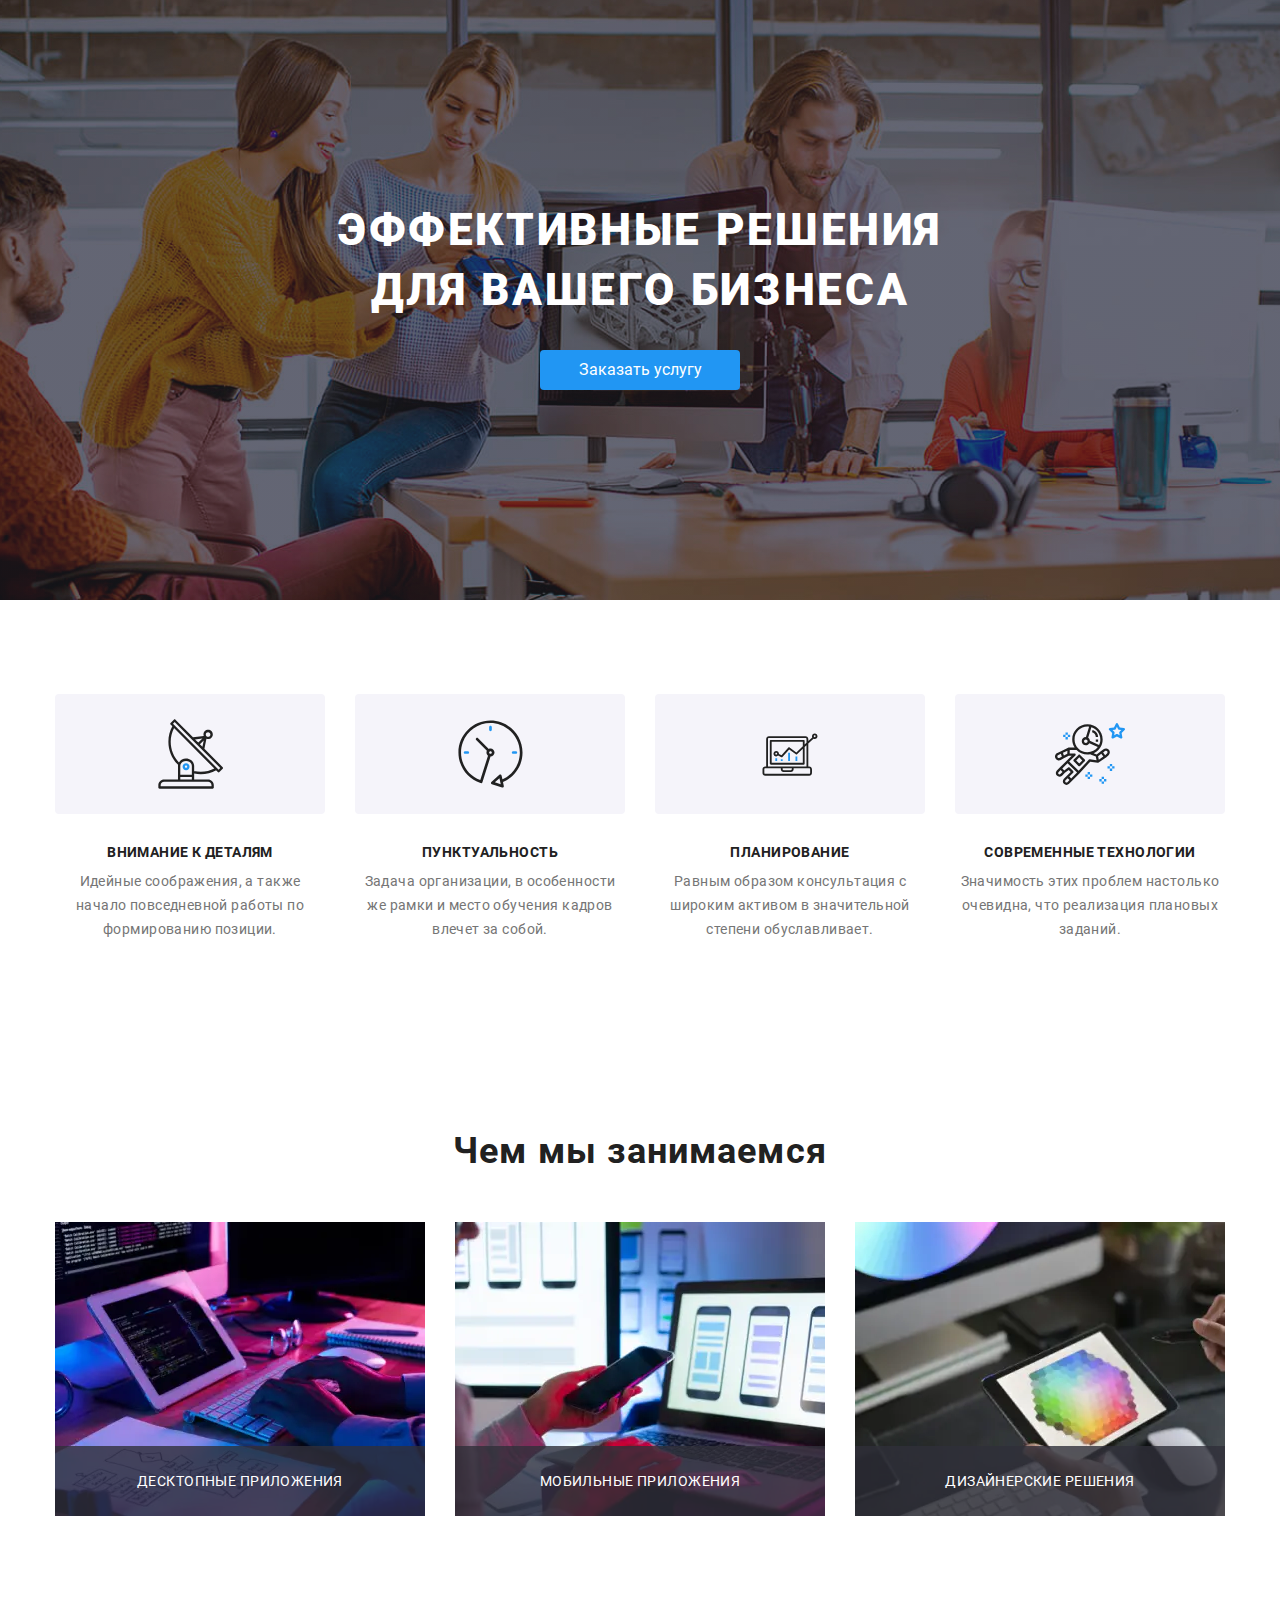
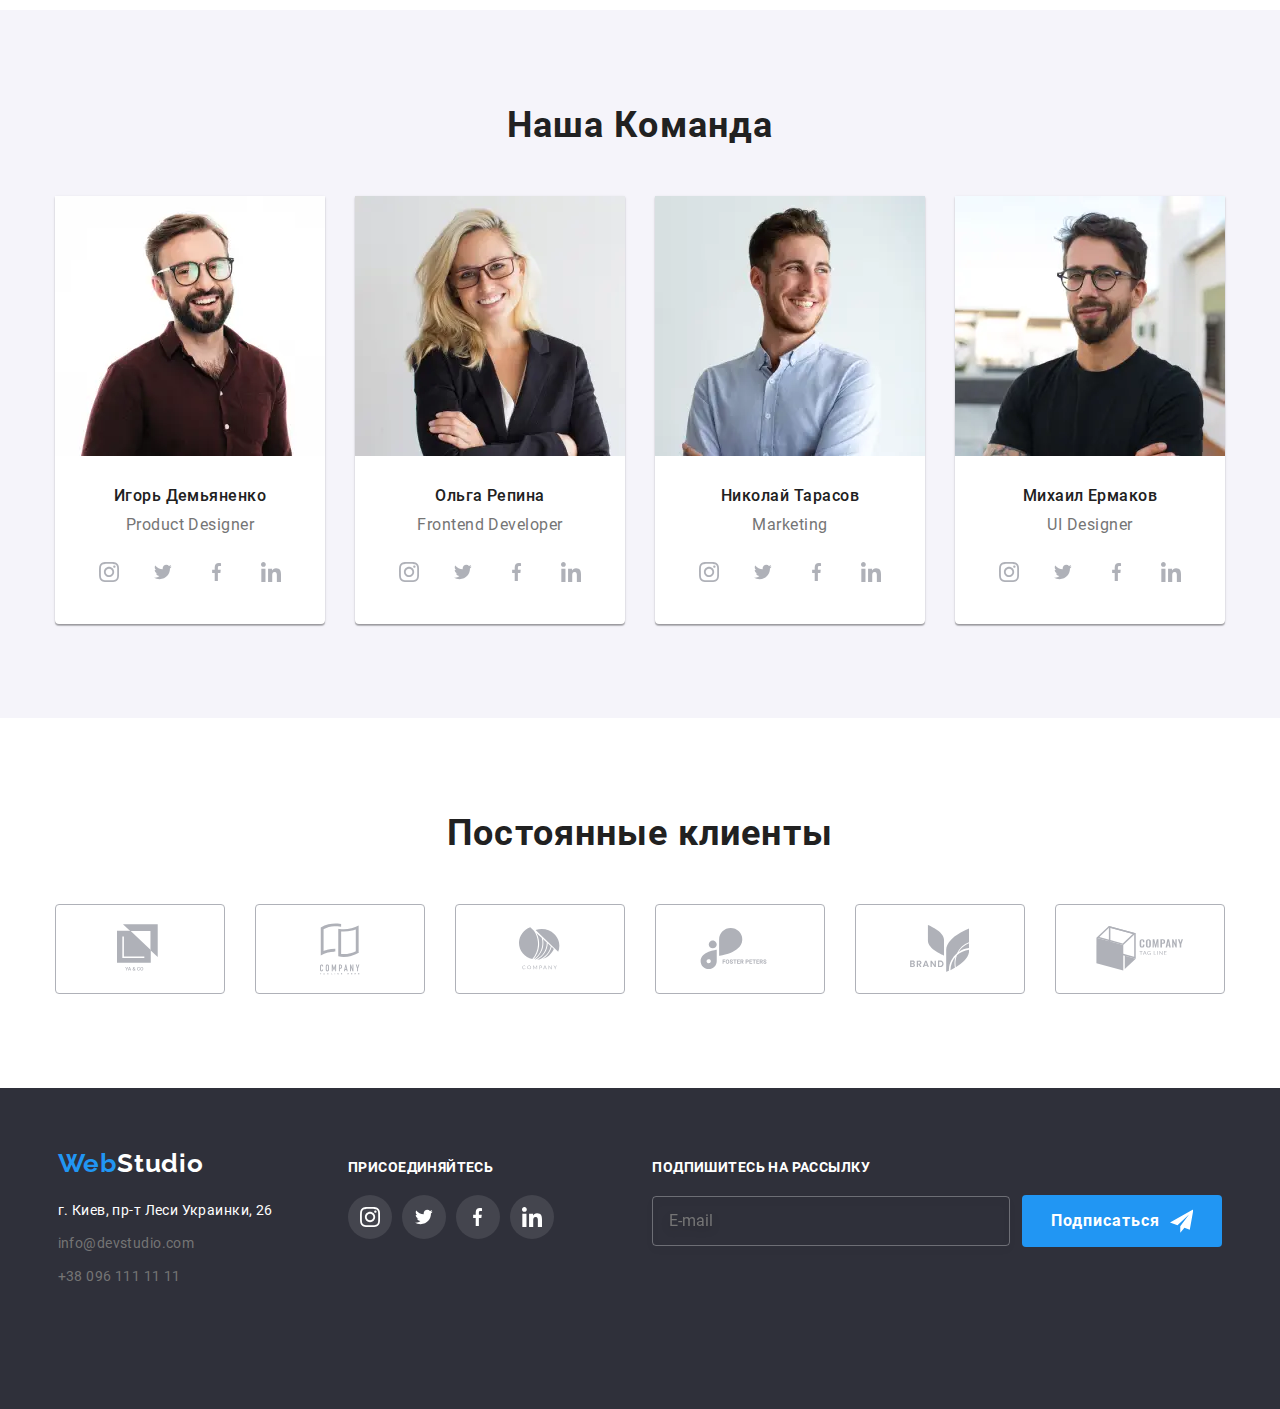
==== index.html @ 61e3a945 "without header" ====
<!DOCTYPE html>
<html lang="ru">

<head>
    <meta charset="UTF-8">
    <meta name="viewport" content="width=device-width, initial-scale=1.0">
    <title>Студия</title>
        <link rel="stylesheet" href="https://cdnjs.cloudflare.com/ajax/libs/animate.css/4.1.1/animate.min.css" />
    <link rel="stylesheet" href="./css/main.min.css">

</head>

<body>
    <!-- headbar -->
    <!-- <header class="page-header">
        <div class="container-centering page-header__container-centering">
        <nav class="navigation">
            <a href="./index.html" class="logo navigation__logo-padding  animate__fadeInDown"> <span class="logo__icon">Web</span>Studio</a>

            <ul class="site-nav list">
                <li class="site-nav__item" >
                    <a class="site-nav__link site-nav__link--current" href="./index.html">Студия</a>

                </li>
                <li class="site-nav__item" >
                    <a href="./portfolio.html" class="site-nav__link">Портфолио</a>
                </li>
                <li class="site-nav__item" >
                    <a href="" class="site-nav__link">Контакты</a>
                </li>
            </ul>
        </nav>
        <ul class="contacts-list list">
            <li class="contacts-list__item">
                <a class="contacts-list__link" href="mailto:info@devstudio.com">
                <svg class="contacts-list__icon-mail">
                    <use href="./img/sprite-icon.svg#icon-envelope"></use>
                </svg>
                    info@devstudio.com
               </a>
            </li>
            <li class="contacts-list__item">
                
                <a class="contacts-list__link" href="tel:+380961111111">
                    <svg class="contacts-list__icon-tel">
                        <use href="./img/sprite-icon.svg#icon-tel"></use>
                    </svg>
                    +38 096 111 11 11</a>
            </li>
        </ul>
        </div>
        

        

    </header> -->
    <!-- Заголовок качеств -->
        
             <section class="hero hero__overlay">
            
                <div class="container-centering container-centering__hero">
                        <h1 class="hero__title">Эффективные решения для вашего бизнеса</h1>
                        <button class="modal__button" data-modal-open>Заказать услугу</button>                   
                </div>
            </section>
        

    <!-- Качества команды -->
    
      <section class="qualities">
            <div class="container-centering">
                    <ul class="qualities-list list">
                        <li class="qualities-list__item">
                            <div class="qualities-list__icon">
                                <svg width="65" height="70"> 
                                    <use href="./img/sprite-icon.svg#icon-Group" ></use>
                                </svg>
                            </div>
                                <h3 class="qualities-list__title">Внимание к деталям</h3>
                                <p class="qualities-list__text">Идейные соображения, а также начало повседневной работы по формированию позиции.</p>
                            
                        </li>
                    

                    
                        <li class="qualities-list__item">
                            <div class="qualities-list__icon"> 
                                <svg  width="67" height="70">
                                    <use href="./img/sprite-icon.svg#icon-clock"></use>
                                </svg>
                            </div>
                                <h3  class="qualities-list__title">Пунктуальность</h3>
                                <p class="qualities-list__text">Задача организации, в особенности же рамки и место обучения кадров влечет за собой.</p>
                            
                        </li>
                    

                    
                        <li class="qualities-list__item"> 
                            <div class="qualities-list__icon">
                                <svg width="70" height="55">
                                    <use href="./img/sprite-icon.svg#icon-diagram"></use>
                                </svg>
                            </div>
                                <h3  class="qualities-list__title">Планирование</h3>
                                <p class="qualities-list__text">Равным образом консультация с широким активом в значительной степени обуславливает.</p>
                            
                        </li>
                    

                    
                        <li class="qualities-list__item">
                            <div class="qualities-list__icon">
                                <svg width="70" height="70">
                                    <use href="./img/sprite-icon.svg#icon-astronaut"></use>
                                </svg>
                            </div>
                                <h3  class="qualities-list__title">Современные технологии</h3>
                                <p class="qualities-list__text">Значимость этих проблем настолько очевидна, что реализация плановых заданий.</p>
                        </li>
                    </ul>
                    
             </div>
        </section>
    
            <!-- product-work -->
            
         <section class="product-work">
            <div class="container-centering">
                <h2 class="product-work__title">Чем мы занимаемся</h2>
                <ul class="product-work__list product-work__work-list list">
                    <li class="product-work__item"> 
                        <picture>
                            <source srcset="./img/our-work/our-work1-x1.webp 1x, ./img/our-work/our-work1-x2.webp 2x" media="(min-width:1200px)">
                            <source srcset="./img/our-work/our-work1-x1.jpg 1x, ./img/our-work/our-work1-x2.jpg 2x" media="(min-width:1200px)">
                            <img src="./img/our-work/our-work1-x1.jpg" alt="Клавиатура и планшет" >
                        </picture>                      
                                
                        <div class="product-work__container">
                                <p class="product-work__info">Десктопные приложения</p>                           
                        </div>
                        
                    </li>
                    <li class="product-work__item">
                        <picture>
                            <source srcset="./img/our-work/our-work2-x1.webp 1x, ./img/our-work/our-work2-x2.webp 2x" media="(min-width:1200px)">
                            <source srcset="./img/our-work/our-work2-x1.jpg 1x, ./img/our-work/our-work2-x2.jpg 2x" media="(min-width:1200px)">
                            <img src="./img/our-work/our-work2-x1.jpg" alt="Телефон и компютер">
                        </picture>
                        
                        <div class="product-work__container">
                            <p class="product-work__info">Мобильные приложения</p>
                        </div>
                    </li>
                    <li class="product-work__item">
                        <picture>
                            <source srcset="./img/our-work/our-work3-x1.webp 1x, ./img/our-work/our-work3-x2.webp 2x" media="(min-width:1200px)">
                            <source srcset="./img/our-work/our-work3-x1.jpg 1x, ./img/our-work/our-work3-x2.jpg 2x" media="(min-width:1200px)">
                                <img src="./img/our-work/our-work3-x1.jpg " alt="Человек и планшет">
                        </picture>
                        
                        <div class="product-work__container">
                            <p class="product-work__info">Дизайнерские решения</p>
                        </div>
                    </li>
                </ul>
            </div>
        </section>
   


    <!-- team-section -->
    
             <section class="team-section">
                <div class="container-centering">
                    <h2 class="team-section__title">Наша Команда</h2>
                        <ul class="team-list list">
                            <li class="team-list__item">
                                <picture>
                                    <source srcset="./img/ourteam/team1-x1@1200.webp 1x, ./img/ourteam/team1-x2@1200.webp 2x" media="(min-width:1200px)"
                                    type="image/webp">
                                    <source srcset="./img/ourteam/team1-x1@1200.jpg 1x, ./img/ourteam/team1-x2@1200.jpg 2x" media="(min-width:1200px)">

                                    <source srcset="./img/ourteam/team1-x1@768.webp 1x, ./img/ourteam/team1-x2@768.webp 2x" media="(min-width:768px)"
                                    type="image/webp">
                                    <source srcset="./img/ourteam/team1-x1@768.jpg 1x, ./img/ourteam/team1-x2@768.jpg 2x" media="(min-width:768px)">

                                    <source srcset="./img/ourteam/team1-x1@480.webp 1x, ./img/ourteam/team1-x2@480.webp 2x" media="(min-width:320px)"
                                    type="image/webp">
                                    <source srcset="./img/ourteam/team1-x1@480.jpg 1x, ./img/ourteam/team1-x2@480.jpg 2x" media="(min-width:320px)">

                                    <img class="team-list__img-range" src="./img/ourteam/team1-x1@480.jpg" alt="Игорь-Демьяненко">
                                </picture>
                                  
                        <div class="team-list__packing-studio">
                                    <h3 class="team-list__member">Игорь Демьяненко</h3>
                                    <p class="team-list__function">Product Designer</p>
                                
                                <ul class="social-list list">
                                    <li class="social-list__item">
                                        <a class="social-list__link" href="">
                                            <svg class="social-list__social-icon" width="20" height="20">
                                                <use href="./img/sprite-icon.svg#icon-instagram"></use>
                                            </svg>
                                        </a>
                                    </li>
                                    <li class="social-list__item">
                                        <a class="social-list__link" href="">
                                            <svg class="social-list__social-icon" width="20" height="16">
                                                <use href="./img/sprite-icon.svg#icon-twitter"></use>
                                            </svg>
                                        </a>
                                    </li>
                                    <li class="social-list__item">
                                        <a class="social-list__link" href="">
                                            <svg class="social-list__social-icon" width="10" height="20">
                                                <use href="./img/sprite-icon.svg#icon-facebook"></use>
                                            </svg></a>
                                    </li>
                                    <li class="social-list__item">
                                        <a class="social-list__link" href="">
                                            <svg class="social-list__social-icon" width="20" height="20">
                                                <use href="./img/sprite-icon.svg#icon-linkedin"></use>
                                            </svg>
                                        </a>
                                    </li>
                                </ul>
                        </div>
                                    
                            </li>
                                        

                            <li class="team-list__item">
                                <picture>
                                <source srcset="./img/ourteam/team2-x1@1200.webp 1x, ./img/ourteam/team2-x2@1200.webp 2x" media="(min-width:1200px)"
                                type="image/webp">
                                <source srcset="./img/ourteam/team2-x1@1200.jpg 1x, ./img/ourteam/team2-x2@1200.jpg 2x" media="(min-width:1200px)">

                                <source srcset="./img/ourteam/team2-x1@768.webp 1x, ./img/ourteam/team2-x2@768.webp 2x" media="(min-width:768px)"
                                type="image/webp">
                                <source srcset="./img/ourteam/team2-x1@768.jpg 1x, ./img/ourteam/team2-x2@768.jpg 2x" media="(min-width:768px)">
                                    
                                <source srcset="./img/ourteam/team2-x1@480.webp 1x, ./img/ourteam/team2-x2@480.webp 2x" media="(min-width:320px)"
                                type="image/webp">
                                <source srcset="./img/ourteam/team2-x1@480.jpg 1x, ./img/ourteam/team2-x2@480.jpg 2x" media="(min-width:320px)">
                                    <img class="team-list__img-range" src="./img/ourteam/team2-x1@480.jpg" alt="Ольга-Репина">
                                </picture>
                               
                            <div class="team-list__packing-studio">
                                    <h3 class="team-list__member">Ольга Репина</h3>
                                    <p class="team-list__function">Frontend Developer</p>
                                <ul class="social-list list">
                                    <li class="social-list__item">
                                        <a class="social-list__link" href="">
                                            <svg class="social-list__social-icon" width="20" height="20">
                                                <use href="./img/sprite-icon.svg#icon-instagram"></use>
                                            </svg>
                                        </a>
                                    </li>
                                    <li class="social-list__item">
                                        <a class="social-list__link" href="">
                                            <svg class="social-list__social-icon" width="20" height="16">
                                                <use href="./img/sprite-icon.svg#icon-twitter"></use>
                                            </svg>
                                        </a>
                                    </li>
                                    <li class="social-list__item">
                                        <a class="social-list__link" href="">
                                            <svg class="social-list__social-icon" width="10" height="20">
                                                <use href="./img/sprite-icon.svg#icon-facebook"></use>
                                            </svg></a>
                                    </li>
                                    <li class="social-list__item">
                                        <a class="social-list__link" href="">
                                            <svg class="social-list__social-icon" width="20" height="20">
                                                <use href="./img/sprite-icon.svg#icon-linkedin"></use>
                                            </svg>
                                        </a>
                                    </li>
                                </ul>
                            </div>

                            </li>

                            <li class="team-list__item">
                                <picture>
                                    <source srcset="./img/ourteam/team3-x1@1200.webp 1x, ./img/ourteam/team3-x2@1200.webp 2x" media="(min-width:1200px)"
                                        type="image/webp">
                                    <source srcset="./img/ourteam/team3-x1@1200.jpg 1x, ./img/ourteam/team3-x2@1200.jpg 2x" media="(min-width:1200px)">
                                    
                                    <source srcset="./img/ourteam/team3-x1@768.webp 1x, ./img/ourteam/team3-x2@768.webp 2x" media="(min-width:768px)"
                                        type="image/webp">
                                    <source srcset="./img/ourteam/team3-x1@768.jpg 1x, ./img/ourteam/team3-x2@768.jpg 2x" media="(min-width:768px)">
                                    
                                    <source srcset="./img/ourteam/team3-x1@480.webp 1x, ./img/ourteam/team3-x2@480.webp 2x" media="(min-width:320px)"
                                        type="image/webp">
                                    <source srcset="./img/ourteam/team3-x1@480.jpg 1x, ./img/ourteam/team3-x2@480.jpg 2x" media="(min-width:320px)">
                                    <img class="team-list__img-range" src="./img/ourteam/team3-x1@480.jpg" alt="Николай-Тарасов">
                                </picture>
                                
                                <div class="team-list__packing-studio">
                                    <h3 class="team-list__member">Николай Тарасов</h3>
                                    <p class="team-list__function">Marketing</p>
                                    <ul class="social-list list">
                                        <li class="social-list__item">
                                            <a class="social-list__link" href="">
                                                <svg class="social-list__social-icon" width="20" height="20">
                                                    <use href="./img/sprite-icon.svg#icon-instagram"></use>
                                                </svg>
                                            </a>
                                        </li>
                                        <li class="social-list__item">
                                            <a class="social-list__link" href="">
                                                <svg class="social-list__social-icon" width="20" height="16">
                                                    <use href="./img/sprite-icon.svg#icon-twitter"></use>
                                                </svg>
                                            </a>
                                        </li>
                                        <li class="social-list__item">
                                            <a class="social-list__link" href="">
                                                <svg class="social-list__social-icon" width="10" height="20">
                                                    <use href="./img/sprite-icon.svg#icon-facebook"></use>
                                                </svg></a>
                                        </li>
                                        <li class="social-list__item">
                                            <a class="social-list__link" href="">
                                                <svg class="social-list__social-icon" width="20" height="20">
                                                    <use href="./img/sprite-icon.svg#icon-linkedin"></use>
                                                </svg>
                                            </a>
                                        </li>
                                    </ul>
                                </div>
                            </li>

                            <li class="team-list__item">
                                <picture>
                                    <source srcset="./img/ourteam/team4-x1@1200.webp 1x, ./img/ourteam/team4-x2@1200.webp 2x" media="(min-width:1200px)"
                                        type="image/webp">
                                    <source srcset="./img/ourteam/team4-x1@1200.jpg 1x, ./img/ourteam/team4-x2@1200.jpg 2x" media="(min-width:1200px)">
                                    
                                    <source srcset="./img/ourteam/team4-x1@768.webp 1x, ./img/ourteam/team4-x2@768.webp 2x" media="(min-width:768px)"
                                        type="image/webp">
                                    <source srcset="./img/ourteam/team4-x1@768.jpg 1x, ./img/ourteam/team4-x2@768.jpg 2x" media="(min-width:768px)">
                                    
                                    <source srcset="./img/ourteam/team4-x1@480.webp 1x, ./img/ourteam/team4-x2@480.webp 2x" media="(min-width:320px)"
                                        type="image/webp">
                                    <source srcset="./img/ourteam/team4-x1@480.jpg 1x, ./img/ourteam/team4-x2@480.jpg 2x" media="(min-width:320px)">
                                    <img class="team-list__img-range" src="./img/ourteam/team4-x1@480.jpg" alt="Михаил-Ермаков">
                                </picture>
                               
                                <div class="team-list__packing-studio">
                                    <h3 class="team-list__member">Михаил Ермаков</h3>
                                    <p class="team-list__function">UI Designer</p>
                                    <ul class="social-list list">
                                        <li class="social-list__item">
                                            <a class="social-list__link" href="">
                                                <svg class="social-list__social-icon" width="20" height="20">
                                                    <use href="./img/sprite-icon.svg#icon-instagram"></use>
                                                </svg>
                                            </a>
                                        </li>
                                        <li class="social-list__item">
                                            <a class="social-list__link" href="">
                                                <svg class="social-list__social-icon" width="20" height="16">
                                                    <use href="./img/sprite-icon.svg#icon-twitter"></use>
                                                </svg>
                                            </a>
                                        </li>
                                        <li class="social-list__item">
                                            <a class="social-list__link" href="">
                                                <svg class="social-list__social-icon" width="10" height="20">
                                                    <use href="./img/sprite-icon.svg#icon-facebook"></use>
                                                </svg></a>
                                        </li>
                                        <li class="social-list__item">
                                            <a class="social-list__link" href="">
                                                <svg class="social-list__social-icon" width="20" height="20">
                                                    <use href="./img/sprite-icon.svg#icon-linkedin"></use>
                                                </svg>
                                            </a>
                                        </li>
                                    </ul>
                                </div>
                            </li>

                        </ul>
                </div>
            </section>

        <section class="clients">
        <div class="container-centering">
            <h2 class="clients__title">Постоянные клиенты</h2>
            <ul class="clients-list list">
                <li class="clients-list__item" >
                    <a class="clients-list__link" href="">
                        <svg class="clients-list__icon"  width="45" height="50">
                            <use href="./img/sprite-icon.svg#icon-ya-co"></use>
                        </svg>
                    </a>
                </li>

                <li class="clients-list__item" >
                    <a class="clients-list__link" href="">
                        <svg class="clients-list__icon" width="40" height="52">
                            <use href="./img/sprite-icon.svg#icon-tagline"></use>
                        </svg>
                    </a>
                </li>

                <li class="clients-list__item" >
                    <a class="clients-list__link" href="">
                        <svg class="clients-list__icon" width="41" height="43">
                            <use href="./img/sprite-icon.svg#icon-company"></use>
                        </svg>
                    </a>
                </li>

                <li class="clients-list__item" >
                    <a class="clients-list__link" href="">
                        <svg class="clients-list__icon" width="80" height="42">
                            <use href="./img/sprite-icon.svg#icon-fooster-peters"></use>
                        </svg>
                    </a>
                </li>

                <li class="clients-list__item" >
                    <a class="clients-list__link" href="">
                        <svg class="clients-list__icon" width="59" height="47">
                            <use href="./img/sprite-icon.svg#icon-brand"></use>
                        </svg>
                </a>  
                </li>

                <li class="clients-list__item" >
                    <a class="clients-list__link" href="">
                        <svg class="clients-list__icon" width="88" height="45">
                            <use href="./img/sprite-icon.svg#icon-tagline1"></use>
                        </svg>
                    </a>
                </li>
            </ul>
        </div>
        </section>
    

    <!--footer-->

    <footer class="footer">
        <div class="container-centering  footer__align">
            <div class="footer__range">
                <a href="index.html" class="logo footer__logo"> <span class="logo__icon">Web</span><span class="logo__icon-ft">Studio</span></a>

                <address class="contacts-ft">
                    <p class="contacts-ft__address">г. Киев, пр-т Леси Украинки, 26</p>
                    <ul class="contacts-ft list">
                        <li class="contacts-ft__item">
                            <a class="contacts-ft__info" href="mailto:info@devstudio.com">info@devstudio.com</a>
                        </li>   

                         <li class="contacts-ft__item">
                             <a class="contacts-ft__info" href="tel:+380961111111">+38 096 111 11 11</a>
                        </li>   
                    </ul>

                </address>
            </div>
        
    
         

         <div class="social-ft__range">
             <b class="social-ft__title">Присоединяйтесь</b>
            <ul class="social-ft list">
                <li class="social-ft__item">
                    <a class="social-ft__link" href="">
                        <svg class="social-ft__icon" width="20" height="20">
                            <use href="./img/sprite-icon.svg#icon-ft-instagram"></use>
                        </svg>
                    </a>
                </li>
                <li class="social-ft__item">
                    <a class="social-ft__link" href="">
                        <svg class="social-ft__icon" width="20" height="16">
                            <use href="./img/sprite-icon.svg#icon-ft-twitter"></use>
                        </svg>
                    </a>
                </li>
                <li class="social-ft__item">
                    <a class="social-ft__link" href="">
                        <svg class="social-ft__icon" width="10" height="20">
                            <use href="./img/sprite-icon.svg#icon-ft-facebook"></use>
                        </svg></a>
                </li>
                <li class="social-ft__item">
                    <a class="social-ft__link" href="">
                        <svg class="social-ft__icon" width="20" height="20">
                            <use href="./img/sprite-icon.svg#icon-ft-linkedin"></use>
                        </svg>
                    </a>
                </li>
            </ul>
        </div>
        
        <div class="subscribe">
            <b class="subscribe__title">Подпишитесь на рассылку</b>
            <form class="subscribe__form">
                    
                        <input class="subscribe__input" type="email" name="email" id="subscribe" placeholder="E-mail" required>
                        <button class="subscribe__btn" type="submit">Подписаться
                            <svg class="subscribe__icon-send" width="24" height="24">
                                <use href="./img/sprite-icon.svg#icon-send"></use>
                            </svg>
                        </button>
                    
            </form>
        </div>
    </div>
        </footer>

        <div class="backdrop is-hidden" data-modal>
                <div class="modal">
                   
                    <button type="button" class="modal__close" data-modal-close >
                        <svg class="modal__icon-close" width="18" height="18">
                            <use href="./img/sprite-icon.svg#icon-close" ></use>
                        </svg>                          
                    </button>
                    
                     <form class="form" autocomplete="off">
                        <b class="form__title">Оставьте свои данные, мы вам перезвоним</b>
                        <div class="form__field">
                            <svg class="form__icon-name" width="12" height="12">
                                <use href="./img/sprite-icon.svg#icon-name"></use>
                            </svg>
                            <input type="text" class="form__input" name="name" id="name" placeholder=" ">
                            <label for="name" class="form__label">
                                Имя
                            </label>
                            
                        </div>
                    
                        <div class="form__field">
                            <svg class="form__icon-name" width="13" height="13">
                                <use href="./img/sprite-icon.svg#icon-telefone"></use>
                            </svg>
                            <input type="tel" name="tel" class="form__input" id="tel" placeholder=" ">
                            <label for="tel" class="form__label">
                                Телефон
                            </label>
                            
                        </div>
                    
                        <div class="form__field">
                            <svg class="form__icon-name" width="15" height="12">
                                <use href="./img/sprite-icon.svg#icon-envelope-black"></use>
                            </svg>
                            <input type="email" name="email" class="form__input" id="email" placeholder=" ">
                            <label for="email" class="form__label">
                                Почта
                            </label>
                            
                        </div>

                            <label class="form__comments-title ">Комментарий
                                <textarea class="form__comments" name="comments" placeholder="Введите текст"></textarea>
                            </label>
                    
                            <input type="checkbox" name="policy" class="form__checkbox visually-hidden" id="policy-check">
                           <label for="policy-check" class="form__policy">
                               Соглашаюсь с рассылкой и принимаю 
                                <a class="form__terms" href="#">Условия договора</a> 
                            </label>
                            
                        
                    
                        <button type="submit" class="form__send-btn">Отправить</button>
                    
                    
                    </form>
                </div>
        </div>

    <script src="./js/modal.js"></script>
</body>

</html>
---- css/main.min.css ----
*,::after,::before{box-sizing:border-box}html{line-height:1.15;-webkit-text-size-adjust:100%}body{margin:0}main{display:block}h1{font-size:2em;margin:0.67em 0}hr{box-sizing:content-box;height:0;overflow:visible}pre{font-family:monospace, monospace;font-size:1em}a{background-color:transparent}abbr[title]{border-bottom:none;text-decoration:underline;text-decoration:underline dotted}b,strong{font-weight:bolder}code,kbd,samp{font-family:monospace, monospace;font-size:1em}small{font-size:80%}sub,sup{font-size:75%;line-height:0;position:relative;vertical-align:baseline}sub{bottom:-0.25em}sup{top:-0.5em}img{border-style:none}button,input,optgroup,select,textarea{font-family:inherit;font-size:100%;line-height:1.15;margin:0}button,input{overflow:visible}button,select{text-transform:none}[type="button"],[type="reset"],[type="submit"],button{-webkit-appearance:button}[type="button"]::-moz-focus-inner,[type="reset"]::-moz-focus-inner,[type="submit"]::-moz-focus-inner,button::-moz-focus-inner{border-style:none;padding:0}[type="button"]:-moz-focusring,[type="reset"]:-moz-focusring,[type="submit"]:-moz-focusring,button:-moz-focusring{outline:1px dotted ButtonText}fieldset{padding:0.35em 0.75em 0.625em}legend{box-sizing:border-box;color:inherit;display:table;max-width:100%;padding:0;white-space:normal}progress{vertical-align:baseline}textarea{overflow:auto}[type="checkbox"],[type="radio"]{box-sizing:border-box;padding:0}[type="number"]::-webkit-inner-spin-button,[type="number"]::-webkit-outer-spin-button{height:auto}[type="search"]{-webkit-appearance:textfield;outline-offset:-2px}[type="search"]::-webkit-search-decoration{-webkit-appearance:none}::-webkit-file-upload-button{-webkit-appearance:button;font:inherit}details{display:block}summary{display:list-item}template{display:none}[hidden]{display:none}@font-face{font-family:"Roboto";font-style:normal;font-weight:400;src:url("../fonts/roboto-v20-cyrillic-regular.eot");src:local(""),url("../fonts/roboto-v20-cyrillic-regular.eot?#iefix") format("embedded-opentype"),url("../fonts/roboto-v20-cyrillic-regular.woff2") format("woff2"),url("../fonts/roboto-v20-cyrillic-regular.woff") format("woff"),url("../fonts/roboto-v20-cyrillic-regular.ttf") format("truetype"),url("../fonts/roboto-v20-cyrillic-regular.svg#Roboto") format("svg")}@font-face{font-family:"Roboto";font-style:normal;font-weight:500;src:url("/fonts/roboto-v20-cyrillic-500.eot");src:local(""),url("../fonts/roboto-v20-cyrillic-500.eot?#iefix") format("embedded-opentype"),url("../fonts/roboto-v20-cyrillic-500.woff2") format("woff2"),url("../fonts/roboto-v20-cyrillic-500.woff") format("woff"),url("../fonts/roboto-v20-cyrillic-500.ttf") format("truetype"),url("../fonts/roboto-v20-cyrillic-500.svg#Roboto") format("svg")}@font-face{font-family:"Roboto";font-style:normal;font-weight:700;src:url("/fonts/roboto-v20-cyrillic-700.eot");src:local(""),url("../fonts/roboto-v20-cyrillic-700.eot?#iefix") format("embedded-opentype"),url("../fonts/roboto-v20-cyrillic-700.woff2") format("woff2"),url("../fonts/roboto-v20-cyrillic-700.woff") format("woff"),url("../fonts/roboto-v20-cyrillic-700.ttf") format("truetype"),url("../fonts/roboto-v20-cyrillic-700.svg#Roboto") format("svg")}@font-face{font-family:"Roboto";font-style:normal;font-weight:900;src:url("../fonts/roboto-v20-cyrillic-900.eot");src:local(""),url("../fonts/roboto-v20-cyrillic-900.eot?#iefix") format("embedded-opentype"),url("../fonts/roboto-v20-cyrillic-900.woff2") format("woff2"),url("../fonts/roboto-v20-cyrillic-900.woff") format("woff"),url("../fonts/roboto-v20-cyrillic-900.ttf") format("truetype"),url("../fonts/roboto-v20-cyrillic-900.svg#Roboto") format("svg")}@font-face{font-family:"Raleway";font-style:normal;font-weight:700;src:url("../fonts/raleway-v19-cyrillic-700.eot");src:local(""),url("../fonts/raleway-v19-cyrillic-700.eot?#iefix") format("embedded-opentype"),url("../fonts/raleway-v19-cyrillic-700.woff2") format("woff2"),url("../fonts/raleway-v19-cyrillic-700.woff") format("woff"),url("../fonts/raleway-v19-cyrillic-700.ttf") format("truetype"),url("../fonts/raleway-v19-cyrillic-700.svg#Raleway") format("svg")}:root{--general-color-text: #757575;--title-text-color: #212121;--accent-color: #2196f3;--contacts-color: rgba(255, 255, 255, 0.6);--background-color-blue: #2f303a;--text-title-white: #ffffff;--bgc-button: #e5e5e5;--bgc-team: #f5f4fa;--social-icon: #afb1b8;--timing-function: cubic-bezier(0.4, 0, 0.2, 1);--timing250ms: 250ms;--bgc-portfolio-text: rgba(33, 150, 243, 0.9);--border-modal: 1px solid rgba(33, 33, 33, 0.2);--overlay-gradient: linear-gradient(
    to right,
    rgba(47, 48, 58, 0.4),
    rgba(47, 48, 58, 0.4)
  );--hero-btn-shadow: box-shadow 0px 4px 4px rgba(0, 0, 0, 0.15);--product-work__container-bgc: rgba(47, 48, 58, 0.8);--main-font-roboto: roboto, sans-serif;--logo-font-releway: raleway, sans-serif}.visually-hidden{position:absolute !important;clip:rect(1px 1px 1px 1px);clip:rect(1px, 1px, 1px, 1px);padding:0 !important;border:0 !important;height:1px !important;width:1px !important;overflow:hidden}.list{list-style:none}img{display:block;max-width:100%;height:auto}h1,h2,h3,h4,h5,h6,p{margin:0}ul,ol{margin:0;padding:0}link{text-decoration:none}.qualities,.product-work,.team-section,.portfolio-section,.clients{padding-top:60px;padding-bottom:60px}@media screen and (min-width: 1200px){.qualities,.product-work,.team-section,.portfolio-section,.clients{padding-top:94px;padding-bottom:94px}}body{background-color:#ffffff;color:var(--general-color-text);font-family:var(--main-font-roboto);letter-spacing:0.03em}button{font-family:inherit}.container-centering{text-align:center;margin-right:auto;margin-left:auto;padding-left:15px;padding-right:15px}.container-centering__hero{max-width:696px}@media screen and (min-width: 320px){.container-centering{width:320px}}@media screen and (min-width: 480px){.container-centering{width:480px}}@media screen and (min-width: 768px){.container-centering{width:768px}}@media screen and (min-width: 1200px){.container-centering{width:1200px}}.page-header__container-centering{display:flex;justify-content:space-between;text-align:left;align-items:center}.hero__title{font-size:26px;font-weight:900;line-height:1.615;letter-spacing:.06em;color:var(--text-title-white);text-transform:uppercase;margin-top:0px;margin-bottom:30px}@media screen and (min-width: 1200px){.hero__title{font-size:44px;font-weight:900;line-height:1.364;letter-spacing:.06em}}.product-work__title,.team-section__title,.clients__title{color:var(--title-text-color);text-align:center}@media screen and (min-width: 320px){.product-work__title,.team-section__title,.clients__title{margin-top:0px;margin-bottom:30px;font-size:28px;font-weight:700;line-height:1.179;letter-spacing:.03em}}@media screen and (min-width: 1200px){.product-work__title,.team-section__title,.clients__title{font-size:36px;font-weight:700;line-height:1.167;letter-spacing:.03em;margin-top:0px;margin-bottom:50px}}.social-ft__title,.subscribe__title{display:inline-block;font-size:14px;font-weight:700;line-height:1.143;letter-spacing:.03em;text-transform:uppercase;color:var(--text-title-white);margin-bottom:20px}.form__title{display:block;width:100%;font-size:20px;font-weight:700;line-height:1.15;letter-spacing:.03em;text-align:center;color:var(--title-text-color);margin-bottom:30px}.portfolio__card-title{color:var(--title-text-color);font-size:18px;font-weight:700;line-height:2;letter-spacing:.06em;margin-bottom:4px;margin-top:0}.qualities-list__title{font-size:14px;font-weight:700;line-height:1.143;letter-spacing:.03em;text-transform:uppercase;color:var(--title-text-color);margin-top:30px;margin-bottom:10px}.logo{color:#212121;font-family:var(--logo-font-releway);font-style:normal;text-decoration:none;animation-duration:2000ms}@media screen and (min-width: 320px){.logo{font-size:24px;font-weight:700;line-height:1.167;letter-spacing:.03em}}@media screen and (min-width: 1200px){.logo{font-size:26px;font-weight:700;line-height:1.192;letter-spacing:.03em}}.logo:hover,.logo:focus{color:var(--accent-color)}.logo__icon{color:var(--accent-color)}.navigation__logo-padding{padding-top:24px;padding-bottom:25px}.logo__icon-ft{color:var(--text-title-white)}.footer__logo{display:inline-block;margin-top:0px;margin-bottom:20px}.social-list{display:flex;justify-content:center}.social-list__item{width:44px;height:44px}.social-list__item:not(:last-child){margin-right:10px}.social-list__link{display:flex;justify-content:center;align-items:center;width:100%;height:100%;color:var(--social-icon);border-radius:50%;transition:color var(--timing-function) var(--timing250ms),background-color var(--timing-function) var(--timing250ms)}.social-list__link:hover,.social-list__link:focus{background-color:var(--accent-color);color:var(--text-title-white)}.social-list__social-icon{fill:currentColor}@media screen and (min-width: 320px){.social-ft{display:flex;justify-content:center}}@media screen and (min-width: 1200px){.social-ft{display:flex}}@media screen and (min-width: 320px){.social-ft__range{margin-bottom:60px}}@media screen and (min-width: 768px){.social-ft__range{width:50%}}@media screen and (min-width: 1200px){.social-ft__range{margin-right:93px;width:auto}}.social-ft__item{width:44px;height:44px}.social-ft__item:not(:last-child){margin-right:10px}.social-ft__link{display:flex;justify-content:center;align-items:center;width:100%;height:100%;background-color:rgba(255,255,255,0.1);color:var(--text-title-white);border-radius:50%;transition:background-color var(--timing-function) var(--timing250ms)}.social-ft__link:hover,.social-ft__link:focus{background-color:var(--accent-color)}.social-ft__icon{fill:currentColor}.contacts-list{font-size:14px;font-weight:500;line-height:1.143;letter-spacing:.02em;display:flex;margin-left:auto}.contacts-list__item:not(:last-child){margin-right:50px}.contacts-list__link{display:flex;align-items:center;color:var(--general-color-text);text-decoration:none;padding-top:24px;padding-bottom:25px;transition:color var(--timing-function) var(--timing250ms)}.contacts-list__link:hover,.contacts-list__link:focus{color:var(--accent-color)}.contacts-list__icon-tel,.contacts-list__icon-mail{fill:currentColor;margin-right:10px}.contacts-list__icon-mail{width:16px;height:12px}.contacts-list__icon-tel{width:10px;height:16px}.contacts-ft__address{color:var(--text-title-white);font-style:normal;font-size:14px;font-weight:400;line-height:1.714;letter-spacing:.03em;margin-bottom:9px;margin-top:0px}@media screen and (max-width: 1199px){.contacts-ft__address{margin-bottom:8px}}.contacts-ft__info{color:var(--general-color-text);font-style:normal;font-size:14px;font-weight:400;line-height:1.714;letter-spacing:.03em;text-decoration:none}.contacts-ft__item:first-child{display:block;margin-bottom:9px}@media screen and (max-width: 1199px){.contacts-ft__item:first-child:first-child{margin-bottom:8px}}.modal__close{display:flex;justify-content:center;align-items:center;position:absolute;top:6px;right:8px;padding:0;width:30px;height:30px;background-color:var(--text-title-white);border:1px solid rgba(0,0,0,0.1);border-radius:50%;cursor:pointer;transition:var(--timing250ms) var(--timing-function)}.modal__icon-close{transition:var(--timing250ms) var(--timing-function)}.modal__icon-close:hover,.modal__icon-close:focus{fill:var(--accent-color)}.form__send-btn{width:200px;display:block;font-size:16px;font-weight:700;line-height:1.875;letter-spacing:.03em;display:flex;justify-content:center;align-self:center;letter-spacing:0.06em;color:var(--text-title-white);background-color:var(--accent-color);padding:10px 55px;border-radius:4px;cursor:pointer;border:transparent;transition:box-shadow var(--timing-function) var(--timing250ms)}.form__send-btn:hover,.form__send-btn:focus{box-shadow:0px 4px 4px rgba(0,0,0,0.15)}.subscribe__btn{font-size:16px;font-weight:700;line-height:1.875;letter-spacing:.06em;display:flex;justify-content:center;align-items:center;color:var(--text-title-white);background-color:var(--accent-color);border:1px solid transparent;border-radius:4px;padding:10px 28px;cursor:pointer;transition:box-shadow var(--timing250ms) var(--timing-function);width:200px}@media screen and (max-width: 1199px){.subscribe__btn{margin-top:20px}}.subscribe__btn:hover,.subscribe__btn:focus{box-shadow:0px 4px 4px rgba(0,0,0,0.15)}.subscribe__icon-send{fill:currentColor;margin-left:10px}@media screen and (min-width: 320px){.subscribe__form{display:flex;flex-direction:column;align-items:center}}@media screen and (min-width: 320px){.subscribe__form{width:100%}}@media screen and (min-width: 1200px){.subscribe__form{display:flex;flex-direction:row;width:auto}}.subscribe__input{background-color:transparent;padding-top:15px;padding-bottom:15px;padding-left:16px;border:1px solid rgba(255,255,255,0.3);filter:drop-shadow(0px 4px 4px rgba(0,0,0,0.15));border-radius:4px;cursor:pointer;color:var(--text-title-white);outline:none}@media screen and (min-width: 320px){.subscribe__input{width:100%}}@media screen and (min-width: 768px){.subscribe__input{width:450px}}@media screen and (min-width: 1200px){.subscribe__input{width:358px;margin-right:12px}}.filter-list{display:flex;flex-wrap:wrap;margin-bottom:40px}@media screen and (min-width: 768px){.filter-list{margin-bottom:30px;justify-content:center}}@media screen and (min-width: 1200px){.filter-list{margin-bottom:50px;justify-content:center}}.filter-list__btn{color:var(--title-text-color);background-color:var(--bgc-team);font-size:16px;font-weight:500;line-height:1.625;letter-spacing:.03em;display:inline-block;border:1px solid transparent;border-radius:4px;padding:6px 22px;cursor:pointer;transition:color var(--timing-function) var(--timing250ms),background-color var(--timing-function) var(--timing250ms)}.filter-list__btn:hover,.filter-list__btn:focus{background-color:var(--accent-color);color:var(--text-title-white);box-shadow:0px 3px 1px rgba(0,0,0,0.1),0px 1px 2px rgba(0,0,0,0.08),0px 2px 2px rgba(0,0,0,0.12)}.filter-list__item:not(:last-child){margin-right:8px}@media screen and (max-width: 767px){.filter-list__item:not(:last-child):nth-child(-n+3){margin-bottom:15px}}.page-header__border-portfolio{border-bottom:1px solid #ececec}.hero{background-color:var(--background-color-blue);text-align:center;padding-top:118px;padding-bottom:118px}@media screen and (min-width: 1200px){.hero{padding-top:200px;padding-bottom:200px}}.hero__overlay{max-width:480px;height:400px;margin-left:auto;margin-right:auto;background-position:center;background-repeat:no-repeat;background-image:var(--overlay-gradient),url("../img/hero/hero-x1@480.jpg");background-size:cover}@media screen and (min-device-pixel-ratio: 2), screen and (min-resolution: 192dpi), screen and (min-resolution: 2dppx){.hero__overlay{background-image:url("../img/hero/hero-x2@480.jpg")}}@media screen and (min-width: 768px){.hero__overlay{max-width:768px;background-image:var(--overlay-gradient),url("../img/hero/hero-x1@768.jpg")}}@media screen and (min-width: 768px) and (min-device-pixel-ratio: 2), screen and (min-width: 768px) and (min-resolution: 192dpi), screen and (min-width: 768px) and (min-resolution: 2dppx){.hero__overlay{background-image:url("../img/hero/hero-x2@768.jpg")}}@media screen and (min-width: 1200px){.hero__overlay{max-width:1600px;height:600px;background-image:var(--overlay-gradient),url("../img/hero/hero-x1@1200.jpg")}}@media screen and (min-width: 1200px) and (min-device-pixel-ratio: 2), screen and (min-width: 1200px) and (min-resolution: 192dpi), screen and (min-width: 1200px) and (min-resolution: 2dppx){.hero__overlay{background-image:url("../img/hero/hero-x2@1200.jpg")}}.navigation{display:flex;justify-content:center;align-items:center}.site-nav{display:flex;margin-left:93px}.site-nav__link{display:block;position:relative;color:var(--title-text-color);font-size:14px;font-weight:500;line-height:1.143;letter-spacing:.02em;text-decoration:none;padding-top:32px;padding-bottom:32px;transition:color var(--timing-function) var(--timing250ms)}.site-nav__link--current::after{content:"";display:block;width:100%;height:4px;background-color:var(--accent-color);position:absolute;left:0;bottom:0;border-radius:2px;transition:var(--timing250ms) var(--timing-function)}.site-nav__link--current:hover::after{transform:scaleX(1.5)}.site-nav__link:hover,.site-nav__link:focus{color:var(--accent-color)}.site-nav__link--current{color:var(--accent-color);text-decoration:none;font-size:14px;font-weight:500;line-height:1.143;letter-spacing:.02em}.site-nav__item:not(:last-child){margin-right:50px}@media screen and (min-width: 768px){.qualities-list{display:flex;flex-wrap:wrap;margin:-15px}}.qualities-list__item{width:100%}@media screen and (min-width: 768px){.qualities-list__item{width:calc((100% - 2 * 30px) / 2);margin:15px}}@media screen and (min-width: 1200px){.qualities-list__item{width:calc((100% - 4 * 30px) / 4);margin:15px}}@media screen and (max-width: 767px){.qualities-list__item:not(:last-child){margin-bottom:30px}}.qualities-list__icon{display:flex;justify-content:center;align-items:center;background-color:var(--bgc-team);border-radius:4px;width:100%;height:120px;text-align:center}.qualities-list__text{font-size:14px;font-weight:400;line-height:1.714;letter-spacing:.03em;margin-top:0;margin-bottom:0}@media screen and (max-width: 1199px){.product-work{display:none}}.product-work__list{display:flex;margin:-15px}.product-work__item{position:relative;margin:15px}.product-work__container{position:absolute;left:0px;bottom:0px;padding:27px 82px;background:var(--product-work__container-bgc);width:100%}.product-work__info{font-size:14px;font-weight:400;line-height:1.143;letter-spacing:.03em;text-align:center;text-transform:uppercase;margin-top:0px;margin-bottom:0px;color:var(--text-title-white)}.team-section{background-color:var(--bgc-team)}@media screen and (min-width: 768px){.team-list{display:flex;flex-wrap:wrap;margin:-15px}}.team-list__item{background-color:#fff;width:100%;margin:15px;box-shadow:0px 1px 3px rgba(0,0,0,0.12),0px 1px 1px rgba(0,0,0,0.14),0px 2px 1px rgba(0,0,0,0.2);border-radius:0px 0px 4px 4px}@media screen and (min-width: 320px){.team-list__item{margin:0 0 30px}}@media screen and (min-width: 768px){.team-list__item{width:calc((100% - 2 * 30px) / 2);margin:15px}}@media screen and (min-width: 1200px){.team-list__item{width:calc((100% - 4 * 30px) / 4);margin:15px}}.team-list__img-range{margin-top:0px;margin-bottom:0px}@media screen and (min-width: 320px){.team-list__packing-studio{padding:23px 30px 18px}}@media screen and (min-width: 480px){.team-list__packing-studio{padding:30px 122px 24px}}@media screen and (min-width: 768px){.team-list__packing-studio{padding:30px 74px 24px}}@media screen and (min-width: 1200px){.team-list__packing-studio{padding:30px 32px}}.team-list__member{font-size:16px;font-weight:500;line-height:1.188;letter-spacing:.03em;color:var(--title-text-color);margin-top:0px;margin-bottom:10px}.team-list__function{font-weight:400;font-size:16px;line-height:1.19;margin-top:0px;margin-bottom:16px}@media screen and (min-width: 360px){.clients-list{display:flex;flex-wrap:wrap;margin:-15px}}.clients-list__item{width:100%;height:90px;margin:15px}@media screen and (max-width: 479px){.clients-list__item{margin:0;margin-bottom:30px}}@media screen and (min-width: 480px){.clients-list__item{width:calc((100% - 2 * 30px) / 2)}}@media screen and (min-width: 480px) and (min-width: 768px){.clients-list__item{width:calc((100% - 3 * 30px) / 3)}}@media screen and (min-width: 480px) and (min-width: 768px) and (min-width: 1200px){.clients-list__item{width:calc((100% - 6 * 30px) / 6)}}.clients-list__link{display:flex;justify-content:center;align-items:center;color:var(--social-icon);width:100%;height:100%;border:1px solid #afb1b8;border-radius:4px;transition:color var(--timing-function) var(--timing250ms),border var(--timing-function) var(--timing250ms)}.clients-list__link:hover,.clients-list__link:focus{color:var(--accent-color);border:1px solid var(--accent-color);border-radius:4px}.clients-list__icon{fill:currentColor}.portfolio{display:flex;flex-wrap:wrap;padding:10px}@media screen and (min-width: 767px){.portfolio{margin:-15px}}@media screen and (min-width: 320px){.portfolio__card{margin:0 0 30px}}@media screen and (min-width: 768px){.portfolio__card{width:calc((100% - 2 * 30px) / 2);margin:15px}}@media screen and (min-width: 1200px){.portfolio__card{width:calc((100% - 3 * 30px) / 3);margin:15px;border:1px solid #eeeeee}}.portfolio__link{display:block;text-decoration:none}.portfolio__link:hover,.portfolio__link:focus{box-shadow:0px 1px 1px rgba(0,0,0,0.12),0px 4px 4px rgba(0,0,0,0.06),1px 4px 6px rgba(0,0,0,0.16)}.portfolio__link:visited{color:var(--general-color-text)}.portfolio__container{position:relative;overflow:hidden}.portfolio__text-container{display:block;position:absolute;top:0;left:0;padding:63px 24px;width:100%;height:100%;transition:var(--timing250ms) var(--timing-function);transform:translateY(100%);background-color:var(--bgc-portfolio-text)}.portfolio__card:hover .portfolio__text-container{transform:translateY(0%)}.portfolio__text{text-align:left;position:absolute;margin-bottom:0px;margin-top:0px;font-weight:400;font-size:18px;line-height:1.56;color:var(--text-title-white)}.portfolio__packing{padding:20px 24px;text-align:left}.portfolio__card-text{font-weight:400;font-size:16px;line-height:1.87;margin:0}.footer{background-color:var(--background-color-blue);padding-top:60px;padding-bottom:60px}@media screen and (min-width: 768px){.footer__align{display:flex;flex-wrap:wrap;justify-content:space-around}}@media screen and (min-width: 1200px){.footer__align{display:flex;align-items:baseline;text-align:left;margin-bottom:0px}}@media screen and (min-width: 320px){.footer__range{margin-bottom:60px}}@media screen and (min-width: 768px){.footer__range{width:50%}}@media screen and (min-width: 1200px){.footer__range{margin-right:70px;width:auto}}.backdrop{position:fixed;top:0;left:0;width:100%;height:100%;opacity:1;background:rgba(0,0,0,0.2);transition:opacity var(--timing250ms) var(--timing-function)}.is-hidden{opacity:0;pointer-events:none}.modal{display:block;position:absolute;top:50%;left:50%;transform:translate(-50%, -50%) scale(0.9);background-color:var(--text-title-white);transition:opacity var(--timing250ms) var(--timing-function);padding:40px;transform:translate(-50% -50%) scale(1)}.modal__button{color:var(--text-title-white);background-color:var(--accent-color);display:inline-block;box-shadow:var(--hero-btn-shadow);border:1px solid transparent;border-radius:4px;padding:10px 32px;cursor:pointer;min-width:200px}.form{display:flex;flex-direction:column}.form__field{position:relative;text-align:left;margin-bottom:28px}.form__field:focus-within .form__icon-name{fill:var(--accent-color)}.form__field:focus-within .form__label{transform:translateY(-40px) translateX(-40px)}.form__label{position:absolute;top:50%;left:40px;transform:translateY(-50%);display:block;width:100%;font-size:12px;font-weight:400;line-height:1.167;letter-spacing:.01em;cursor:pointer;transition:var(--timing250ms) var(--timing-function)}.form__icon-name{position:absolute;top:48%;left:15px;transform:translateY(-50%);transition:var(--timing250ms) var(--timing-function)}.form__input{width:100%;margin:0px;padding-top:14px;padding-bottom:14px;padding-left:41px;border:var(--border-modal);border-radius:4px;font-family:inherit;cursor:pointer;transition:border var(--timing250ms) var(--timing-function)}.form__input:focus{border:1px solid #2196f3;outline:none}.form__input:not(:placeholder-shown)+.form__input__label{transform:translateY(-40px) translateX(-40px)}.form__comments-title{display:inline-block;font-size:12px;font-weight:400;line-height:1.167;letter-spacing:.01em}.form__comments{display:block;width:100%;height:120px;padding:12px 16px;min-width:448px;min-height:120px;resize:none;border:var(--border-modal);border-radius:4px;font-family:inherit;margin-top:4px;margin-bottom:20px;cursor:pointer;transition:border var(--timing250ms) var(--timing-function)}.form__comments::placeholder{font-size:14px;font-weight:400;line-height:1.143;letter-spacing:.01em;color:rgba(117,117,117,0.5)}.form__comments:focus{border:1px solid #2196f3;outline:none}.form__policy{margin-bottom:30px}.form__policy::before{display:inline-block;content:"";width:16px;height:15px;border:2px solid var(--title-text-color);border-radius:2px;margin-right:8px;cursor:pointer;transition:var(--timing250ms) var(--timing-function)}.form__terms{color:var(--accent-color);font-size:14px;font-weight:400;line-height:1.714;letter-spacing:.03em}.form__checkbox:checked+.form__policy::before{background-color:var(--accent-color);border:transparent;background-image:url(../img/modal-form/check.svg);background-repeat:no-repeat;background-size:contain;background-position:center;transition:border var(--timing-function) var(--timing250ms)}.form__checkbox:focus+.form__policy::before{border:2px solid var(--accent-color);border-radius:2px}
/*# sourceMappingURL=main.min.css.map */
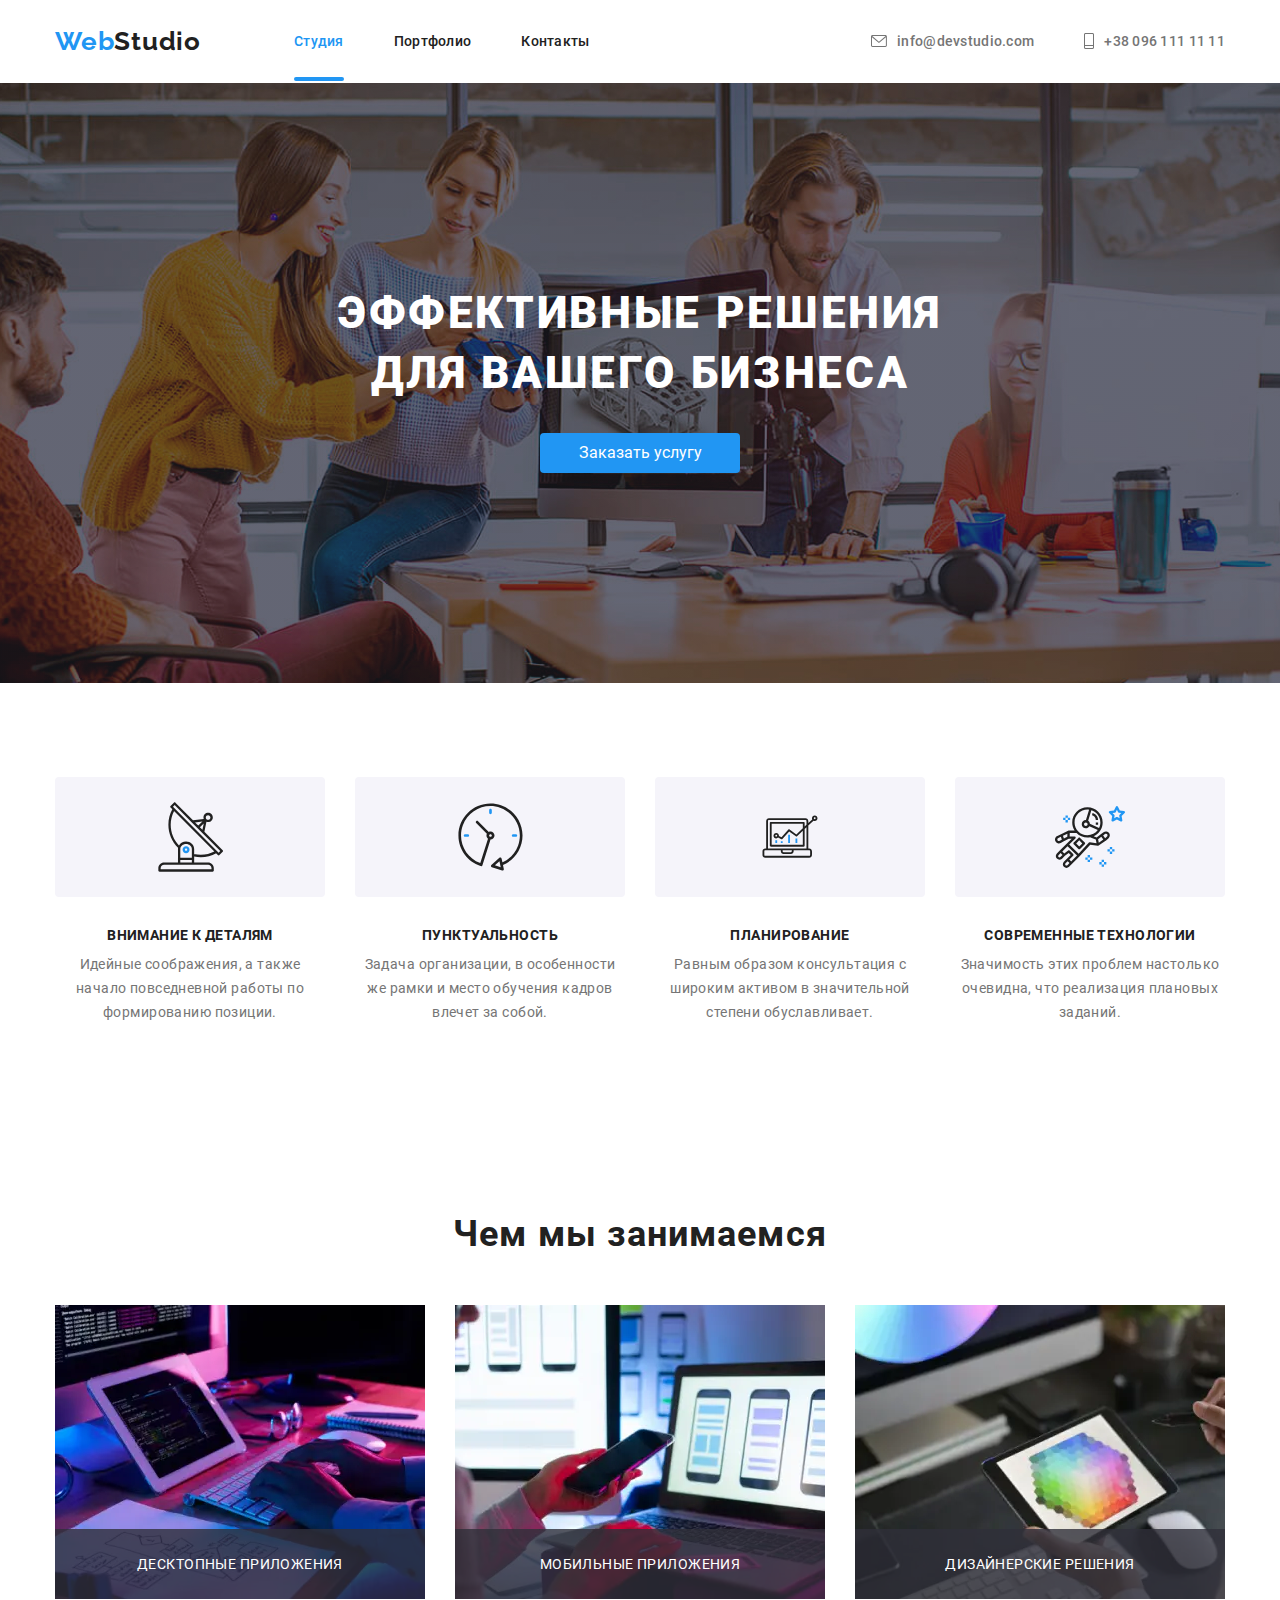
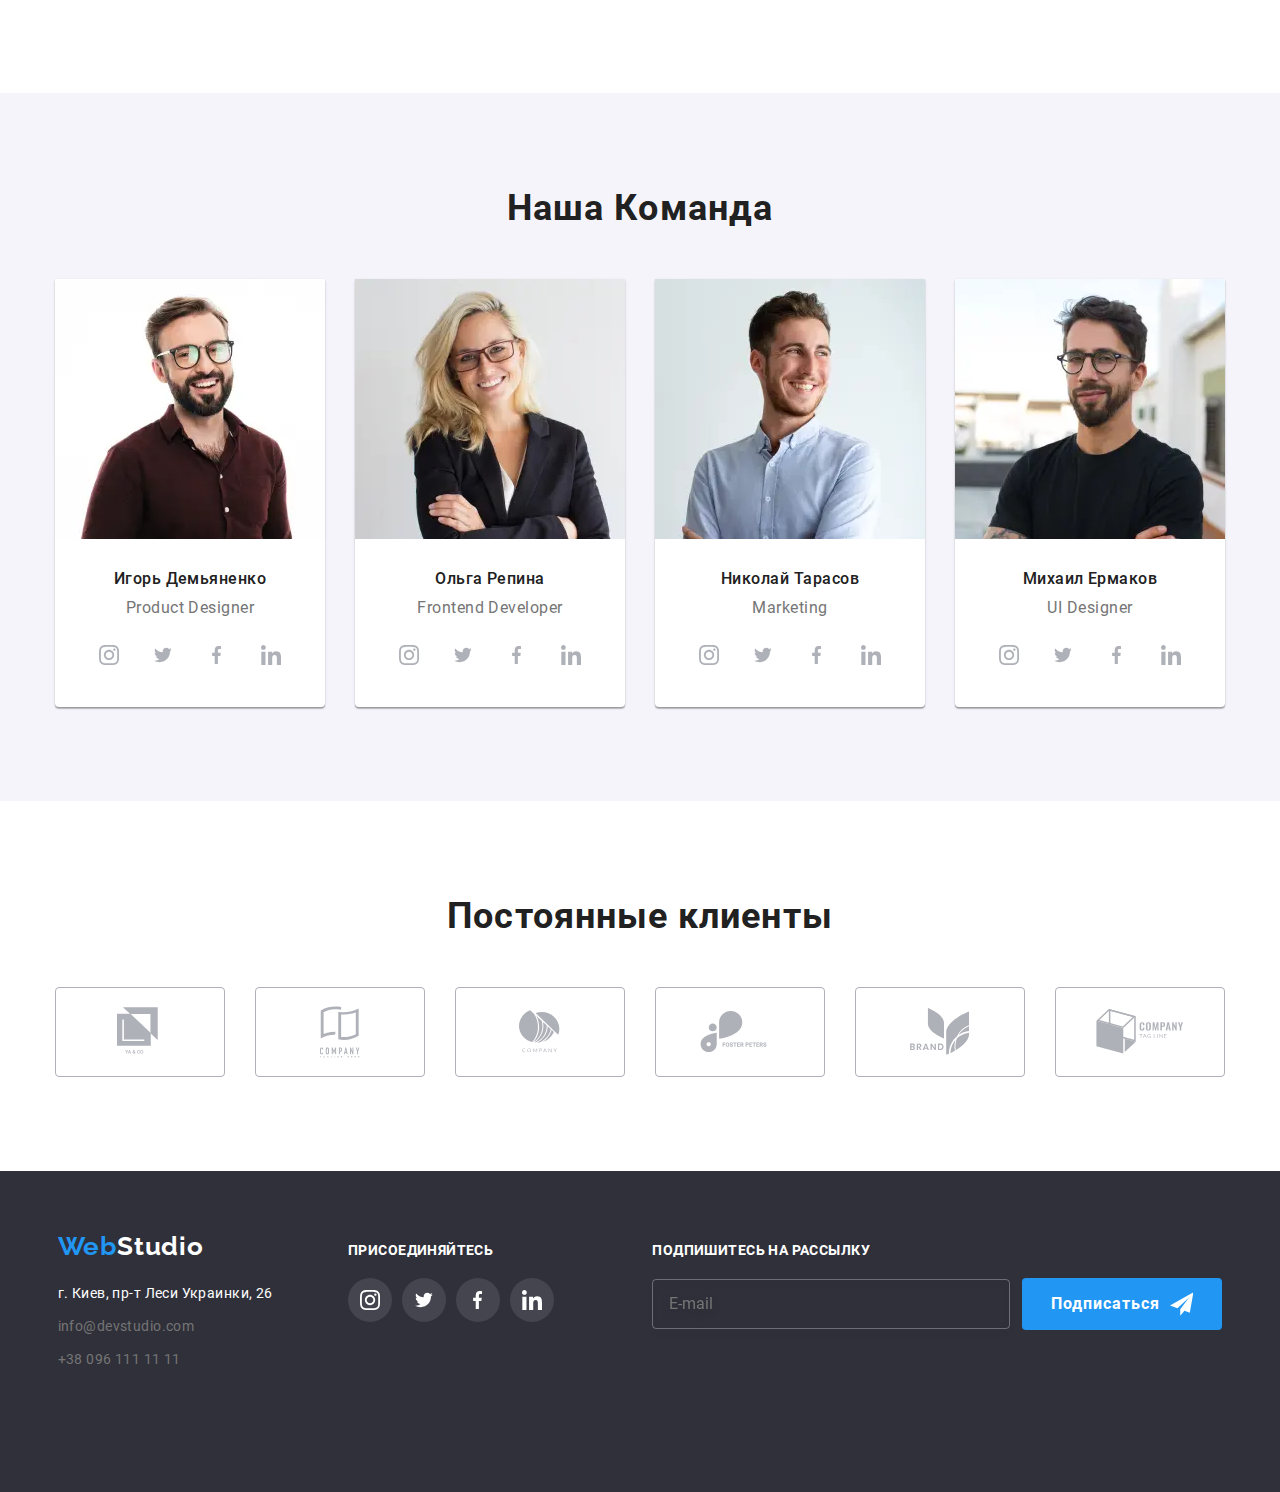
==== commit 0e5ed44c: "not done" ====
--- a/index.html
+++ b/index.html
@@ -12,7 +12,7 @@
 
 <body>
     <!-- headbar -->
-    <!-- <header class="page-header">
+    <header class="page-header">
         <div class="container-centering page-header__container-centering">
         <nav class="navigation">
             <a href="./index.html" class="logo navigation__logo-padding  animate__fadeInDown"> <span class="logo__icon">Web</span>Studio</a>
@@ -26,10 +26,15 @@
                     <a href="./portfolio.html" class="site-nav__link">Портфолио</a>
                 </li>
                 <li class="site-nav__item" >
-                    <a href="" class="site-nav__link">Контакты</a>
+                    <alink href="" class="site-nav__link">Контакты</alink>
                 </li>
             </ul>
         </nav>
+        <button class="burger-btn" type="button" data-menu-button>
+        <svg class="burger-icon">
+            <use href="./img/sprite-icon.svg#icon-menu_mob"></use>
+        </svg>
+        </button>
         <ul class="contacts-list list">
             <li class="contacts-list__item">
                 <a class="contacts-list__link" href="mailto:info@devstudio.com">
@@ -48,12 +53,58 @@
                     +38 096 111 11 11</a>
             </li>
         </ul>
+
         </div>
+
+       <div class="mobile-menu" data-menu>
+        <button type="button" class="mobile-menu__btn-close" data-menu-close >
+            <svg class="mobile-menu__icon-close">
+            <use href="./img/sprite-icon.svg#icon-close_mob"></use>
+            </svg>
+        </button>
+        <ul class="mobile-menu-nav list">
+            <li class="mobile-menu__item">
+                <a href="./index.html" class="mobile-menu__link link">Студия</a>
+            </li>
+            <li class="mobile-menu__item">
+                <a href="./portfolio.html" class="mobile-menu__link link">Портфолио</a>
+            </li>
+            <li class="mobile-menu__item">
+                <a href="" class="mobile-menu__link link">Контакты</a>
+            </li>
+        </ul>
+
+        <ul class="contact-list-mob list">
+            <li class="item">
+                <a class="contacts-list__link-mob link" href="mailto:info@devstudio.com">
+
+                    info@devstudio.com
+                </a>
+            </li>
+            <li class="item">
+                <a class="contacts-list__link-mob link" href="tel:+380961111111">
+                    +38 096 111 11 11</a>
+            </li>
+        </ul>
+
+        <ul class="social-mob">
+            <li class="social-mob__item">
+                <a href="" class="social-mob__link">Instagram</a>
+            </li>
+            <li class="social-mob__item">
+                <a href="" class="social-mob__link">Twitter</a>
+            </li>
+            <li class="social-mob__item">
+                <a href="" class="social-mob__link">Facebook</a>
+            </li>
+            <li class="social-mob__item">
+                <a href="" class="social-mob__link">LinkedIn</a>
+            </li>
+        </ul>
+    </div>
         
 
-        
-
-    </header> -->
+    </header>
     <!-- Заголовок качеств -->
         
              <section class="hero hero__overlay">
@@ -582,6 +633,7 @@
         </div>
 
     <script src="./js/modal.js"></script>
+    <script src="./js/menu-mob.js"></script>
 </body>
 
 </html>--- a/css/main.min.css
+++ b/css/main.min.css
@@ -2,5 +2,5 @@
     to right,
     rgba(47, 48, 58, 0.4),
     rgba(47, 48, 58, 0.4)
-  );--hero-btn-shadow: box-shadow 0px 4px 4px rgba(0, 0, 0, 0.15);--product-work__container-bgc: rgba(47, 48, 58, 0.8);--main-font-roboto: roboto, sans-serif;--logo-font-releway: raleway, sans-serif}.visually-hidden{position:absolute !important;clip:rect(1px 1px 1px 1px);clip:rect(1px, 1px, 1px, 1px);padding:0 !important;border:0 !important;height:1px !important;width:1px !important;overflow:hidden}.list{list-style:none}img{display:block;max-width:100%;height:auto}h1,h2,h3,h4,h5,h6,p{margin:0}ul,ol{margin:0;padding:0}link{text-decoration:none}.qualities,.product-work,.team-section,.portfolio-section,.clients{padding-top:60px;padding-bottom:60px}@media screen and (min-width: 1200px){.qualities,.product-work,.team-section,.portfolio-section,.clients{padding-top:94px;padding-bottom:94px}}body{background-color:#ffffff;color:var(--general-color-text);font-family:var(--main-font-roboto);letter-spacing:0.03em}button{font-family:inherit}.container-centering{text-align:center;margin-right:auto;margin-left:auto;padding-left:15px;padding-right:15px}.container-centering__hero{max-width:696px}@media screen and (min-width: 320px){.container-centering{width:320px}}@media screen and (min-width: 480px){.container-centering{width:480px}}@media screen and (min-width: 768px){.container-centering{width:768px}}@media screen and (min-width: 1200px){.container-centering{width:1200px}}.page-header__container-centering{display:flex;justify-content:space-between;text-align:left;align-items:center}.hero__title{font-size:26px;font-weight:900;line-height:1.615;letter-spacing:.06em;color:var(--text-title-white);text-transform:uppercase;margin-top:0px;margin-bottom:30px}@media screen and (min-width: 1200px){.hero__title{font-size:44px;font-weight:900;line-height:1.364;letter-spacing:.06em}}.product-work__title,.team-section__title,.clients__title{color:var(--title-text-color);text-align:center}@media screen and (min-width: 320px){.product-work__title,.team-section__title,.clients__title{margin-top:0px;margin-bottom:30px;font-size:28px;font-weight:700;line-height:1.179;letter-spacing:.03em}}@media screen and (min-width: 1200px){.product-work__title,.team-section__title,.clients__title{font-size:36px;font-weight:700;line-height:1.167;letter-spacing:.03em;margin-top:0px;margin-bottom:50px}}.social-ft__title,.subscribe__title{display:inline-block;font-size:14px;font-weight:700;line-height:1.143;letter-spacing:.03em;text-transform:uppercase;color:var(--text-title-white);margin-bottom:20px}.form__title{display:block;width:100%;font-size:20px;font-weight:700;line-height:1.15;letter-spacing:.03em;text-align:center;color:var(--title-text-color);margin-bottom:30px}.portfolio__card-title{color:var(--title-text-color);font-size:18px;font-weight:700;line-height:2;letter-spacing:.06em;margin-bottom:4px;margin-top:0}.qualities-list__title{font-size:14px;font-weight:700;line-height:1.143;letter-spacing:.03em;text-transform:uppercase;color:var(--title-text-color);margin-top:30px;margin-bottom:10px}.logo{color:#212121;font-family:var(--logo-font-releway);font-style:normal;text-decoration:none;animation-duration:2000ms}@media screen and (min-width: 320px){.logo{font-size:24px;font-weight:700;line-height:1.167;letter-spacing:.03em}}@media screen and (min-width: 1200px){.logo{font-size:26px;font-weight:700;line-height:1.192;letter-spacing:.03em}}.logo:hover,.logo:focus{color:var(--accent-color)}.logo__icon{color:var(--accent-color)}.navigation__logo-padding{padding-top:24px;padding-bottom:25px}.logo__icon-ft{color:var(--text-title-white)}.footer__logo{display:inline-block;margin-top:0px;margin-bottom:20px}.social-list{display:flex;justify-content:center}.social-list__item{width:44px;height:44px}.social-list__item:not(:last-child){margin-right:10px}.social-list__link{display:flex;justify-content:center;align-items:center;width:100%;height:100%;color:var(--social-icon);border-radius:50%;transition:color var(--timing-function) var(--timing250ms),background-color var(--timing-function) var(--timing250ms)}.social-list__link:hover,.social-list__link:focus{background-color:var(--accent-color);color:var(--text-title-white)}.social-list__social-icon{fill:currentColor}@media screen and (min-width: 320px){.social-ft{display:flex;justify-content:center}}@media screen and (min-width: 1200px){.social-ft{display:flex}}@media screen and (min-width: 320px){.social-ft__range{margin-bottom:60px}}@media screen and (min-width: 768px){.social-ft__range{width:50%}}@media screen and (min-width: 1200px){.social-ft__range{margin-right:93px;width:auto}}.social-ft__item{width:44px;height:44px}.social-ft__item:not(:last-child){margin-right:10px}.social-ft__link{display:flex;justify-content:center;align-items:center;width:100%;height:100%;background-color:rgba(255,255,255,0.1);color:var(--text-title-white);border-radius:50%;transition:background-color var(--timing-function) var(--timing250ms)}.social-ft__link:hover,.social-ft__link:focus{background-color:var(--accent-color)}.social-ft__icon{fill:currentColor}.contacts-list{font-size:14px;font-weight:500;line-height:1.143;letter-spacing:.02em;display:flex;margin-left:auto}.contacts-list__item:not(:last-child){margin-right:50px}.contacts-list__link{display:flex;align-items:center;color:var(--general-color-text);text-decoration:none;padding-top:24px;padding-bottom:25px;transition:color var(--timing-function) var(--timing250ms)}.contacts-list__link:hover,.contacts-list__link:focus{color:var(--accent-color)}.contacts-list__icon-tel,.contacts-list__icon-mail{fill:currentColor;margin-right:10px}.contacts-list__icon-mail{width:16px;height:12px}.contacts-list__icon-tel{width:10px;height:16px}.contacts-ft__address{color:var(--text-title-white);font-style:normal;font-size:14px;font-weight:400;line-height:1.714;letter-spacing:.03em;margin-bottom:9px;margin-top:0px}@media screen and (max-width: 1199px){.contacts-ft__address{margin-bottom:8px}}.contacts-ft__info{color:var(--general-color-text);font-style:normal;font-size:14px;font-weight:400;line-height:1.714;letter-spacing:.03em;text-decoration:none}.contacts-ft__item:first-child{display:block;margin-bottom:9px}@media screen and (max-width: 1199px){.contacts-ft__item:first-child:first-child{margin-bottom:8px}}.modal__close{display:flex;justify-content:center;align-items:center;position:absolute;top:6px;right:8px;padding:0;width:30px;height:30px;background-color:var(--text-title-white);border:1px solid rgba(0,0,0,0.1);border-radius:50%;cursor:pointer;transition:var(--timing250ms) var(--timing-function)}.modal__icon-close{transition:var(--timing250ms) var(--timing-function)}.modal__icon-close:hover,.modal__icon-close:focus{fill:var(--accent-color)}.form__send-btn{width:200px;display:block;font-size:16px;font-weight:700;line-height:1.875;letter-spacing:.03em;display:flex;justify-content:center;align-self:center;letter-spacing:0.06em;color:var(--text-title-white);background-color:var(--accent-color);padding:10px 55px;border-radius:4px;cursor:pointer;border:transparent;transition:box-shadow var(--timing-function) var(--timing250ms)}.form__send-btn:hover,.form__send-btn:focus{box-shadow:0px 4px 4px rgba(0,0,0,0.15)}.subscribe__btn{font-size:16px;font-weight:700;line-height:1.875;letter-spacing:.06em;display:flex;justify-content:center;align-items:center;color:var(--text-title-white);background-color:var(--accent-color);border:1px solid transparent;border-radius:4px;padding:10px 28px;cursor:pointer;transition:box-shadow var(--timing250ms) var(--timing-function);width:200px}@media screen and (max-width: 1199px){.subscribe__btn{margin-top:20px}}.subscribe__btn:hover,.subscribe__btn:focus{box-shadow:0px 4px 4px rgba(0,0,0,0.15)}.subscribe__icon-send{fill:currentColor;margin-left:10px}@media screen and (min-width: 320px){.subscribe__form{display:flex;flex-direction:column;align-items:center}}@media screen and (min-width: 320px){.subscribe__form{width:100%}}@media screen and (min-width: 1200px){.subscribe__form{display:flex;flex-direction:row;width:auto}}.subscribe__input{background-color:transparent;padding-top:15px;padding-bottom:15px;padding-left:16px;border:1px solid rgba(255,255,255,0.3);filter:drop-shadow(0px 4px 4px rgba(0,0,0,0.15));border-radius:4px;cursor:pointer;color:var(--text-title-white);outline:none}@media screen and (min-width: 320px){.subscribe__input{width:100%}}@media screen and (min-width: 768px){.subscribe__input{width:450px}}@media screen and (min-width: 1200px){.subscribe__input{width:358px;margin-right:12px}}.filter-list{display:flex;flex-wrap:wrap;margin-bottom:40px}@media screen and (min-width: 768px){.filter-list{margin-bottom:30px;justify-content:center}}@media screen and (min-width: 1200px){.filter-list{margin-bottom:50px;justify-content:center}}.filter-list__btn{color:var(--title-text-color);background-color:var(--bgc-team);font-size:16px;font-weight:500;line-height:1.625;letter-spacing:.03em;display:inline-block;border:1px solid transparent;border-radius:4px;padding:6px 22px;cursor:pointer;transition:color var(--timing-function) var(--timing250ms),background-color var(--timing-function) var(--timing250ms)}.filter-list__btn:hover,.filter-list__btn:focus{background-color:var(--accent-color);color:var(--text-title-white);box-shadow:0px 3px 1px rgba(0,0,0,0.1),0px 1px 2px rgba(0,0,0,0.08),0px 2px 2px rgba(0,0,0,0.12)}.filter-list__item:not(:last-child){margin-right:8px}@media screen and (max-width: 767px){.filter-list__item:not(:last-child):nth-child(-n+3){margin-bottom:15px}}.page-header__border-portfolio{border-bottom:1px solid #ececec}.hero{background-color:var(--background-color-blue);text-align:center;padding-top:118px;padding-bottom:118px}@media screen and (min-width: 1200px){.hero{padding-top:200px;padding-bottom:200px}}.hero__overlay{max-width:480px;height:400px;margin-left:auto;margin-right:auto;background-position:center;background-repeat:no-repeat;background-image:var(--overlay-gradient),url("../img/hero/hero-x1@480.jpg");background-size:cover}@media screen and (min-device-pixel-ratio: 2), screen and (min-resolution: 192dpi), screen and (min-resolution: 2dppx){.hero__overlay{background-image:url("../img/hero/hero-x2@480.jpg")}}@media screen and (min-width: 768px){.hero__overlay{max-width:768px;background-image:var(--overlay-gradient),url("../img/hero/hero-x1@768.jpg")}}@media screen and (min-width: 768px) and (min-device-pixel-ratio: 2), screen and (min-width: 768px) and (min-resolution: 192dpi), screen and (min-width: 768px) and (min-resolution: 2dppx){.hero__overlay{background-image:url("../img/hero/hero-x2@768.jpg")}}@media screen and (min-width: 1200px){.hero__overlay{max-width:1600px;height:600px;background-image:var(--overlay-gradient),url("../img/hero/hero-x1@1200.jpg")}}@media screen and (min-width: 1200px) and (min-device-pixel-ratio: 2), screen and (min-width: 1200px) and (min-resolution: 192dpi), screen and (min-width: 1200px) and (min-resolution: 2dppx){.hero__overlay{background-image:url("../img/hero/hero-x2@1200.jpg")}}.navigation{display:flex;justify-content:center;align-items:center}.site-nav{display:flex;margin-left:93px}.site-nav__link{display:block;position:relative;color:var(--title-text-color);font-size:14px;font-weight:500;line-height:1.143;letter-spacing:.02em;text-decoration:none;padding-top:32px;padding-bottom:32px;transition:color var(--timing-function) var(--timing250ms)}.site-nav__link--current::after{content:"";display:block;width:100%;height:4px;background-color:var(--accent-color);position:absolute;left:0;bottom:0;border-radius:2px;transition:var(--timing250ms) var(--timing-function)}.site-nav__link--current:hover::after{transform:scaleX(1.5)}.site-nav__link:hover,.site-nav__link:focus{color:var(--accent-color)}.site-nav__link--current{color:var(--accent-color);text-decoration:none;font-size:14px;font-weight:500;line-height:1.143;letter-spacing:.02em}.site-nav__item:not(:last-child){margin-right:50px}@media screen and (min-width: 768px){.qualities-list{display:flex;flex-wrap:wrap;margin:-15px}}.qualities-list__item{width:100%}@media screen and (min-width: 768px){.qualities-list__item{width:calc((100% - 2 * 30px) / 2);margin:15px}}@media screen and (min-width: 1200px){.qualities-list__item{width:calc((100% - 4 * 30px) / 4);margin:15px}}@media screen and (max-width: 767px){.qualities-list__item:not(:last-child){margin-bottom:30px}}.qualities-list__icon{display:flex;justify-content:center;align-items:center;background-color:var(--bgc-team);border-radius:4px;width:100%;height:120px;text-align:center}.qualities-list__text{font-size:14px;font-weight:400;line-height:1.714;letter-spacing:.03em;margin-top:0;margin-bottom:0}@media screen and (max-width: 1199px){.product-work{display:none}}.product-work__list{display:flex;margin:-15px}.product-work__item{position:relative;margin:15px}.product-work__container{position:absolute;left:0px;bottom:0px;padding:27px 82px;background:var(--product-work__container-bgc);width:100%}.product-work__info{font-size:14px;font-weight:400;line-height:1.143;letter-spacing:.03em;text-align:center;text-transform:uppercase;margin-top:0px;margin-bottom:0px;color:var(--text-title-white)}.team-section{background-color:var(--bgc-team)}@media screen and (min-width: 768px){.team-list{display:flex;flex-wrap:wrap;margin:-15px}}.team-list__item{background-color:#fff;width:100%;margin:15px;box-shadow:0px 1px 3px rgba(0,0,0,0.12),0px 1px 1px rgba(0,0,0,0.14),0px 2px 1px rgba(0,0,0,0.2);border-radius:0px 0px 4px 4px}@media screen and (min-width: 320px){.team-list__item{margin:0 0 30px}}@media screen and (min-width: 768px){.team-list__item{width:calc((100% - 2 * 30px) / 2);margin:15px}}@media screen and (min-width: 1200px){.team-list__item{width:calc((100% - 4 * 30px) / 4);margin:15px}}.team-list__img-range{margin-top:0px;margin-bottom:0px}@media screen and (min-width: 320px){.team-list__packing-studio{padding:23px 30px 18px}}@media screen and (min-width: 480px){.team-list__packing-studio{padding:30px 122px 24px}}@media screen and (min-width: 768px){.team-list__packing-studio{padding:30px 74px 24px}}@media screen and (min-width: 1200px){.team-list__packing-studio{padding:30px 32px}}.team-list__member{font-size:16px;font-weight:500;line-height:1.188;letter-spacing:.03em;color:var(--title-text-color);margin-top:0px;margin-bottom:10px}.team-list__function{font-weight:400;font-size:16px;line-height:1.19;margin-top:0px;margin-bottom:16px}@media screen and (min-width: 360px){.clients-list{display:flex;flex-wrap:wrap;margin:-15px}}.clients-list__item{width:100%;height:90px;margin:15px}@media screen and (max-width: 479px){.clients-list__item{margin:0;margin-bottom:30px}}@media screen and (min-width: 480px){.clients-list__item{width:calc((100% - 2 * 30px) / 2)}}@media screen and (min-width: 480px) and (min-width: 768px){.clients-list__item{width:calc((100% - 3 * 30px) / 3)}}@media screen and (min-width: 480px) and (min-width: 768px) and (min-width: 1200px){.clients-list__item{width:calc((100% - 6 * 30px) / 6)}}.clients-list__link{display:flex;justify-content:center;align-items:center;color:var(--social-icon);width:100%;height:100%;border:1px solid #afb1b8;border-radius:4px;transition:color var(--timing-function) var(--timing250ms),border var(--timing-function) var(--timing250ms)}.clients-list__link:hover,.clients-list__link:focus{color:var(--accent-color);border:1px solid var(--accent-color);border-radius:4px}.clients-list__icon{fill:currentColor}.portfolio{display:flex;flex-wrap:wrap;padding:10px}@media screen and (min-width: 767px){.portfolio{margin:-15px}}@media screen and (min-width: 320px){.portfolio__card{margin:0 0 30px}}@media screen and (min-width: 768px){.portfolio__card{width:calc((100% - 2 * 30px) / 2);margin:15px}}@media screen and (min-width: 1200px){.portfolio__card{width:calc((100% - 3 * 30px) / 3);margin:15px;border:1px solid #eeeeee}}.portfolio__link{display:block;text-decoration:none}.portfolio__link:hover,.portfolio__link:focus{box-shadow:0px 1px 1px rgba(0,0,0,0.12),0px 4px 4px rgba(0,0,0,0.06),1px 4px 6px rgba(0,0,0,0.16)}.portfolio__link:visited{color:var(--general-color-text)}.portfolio__container{position:relative;overflow:hidden}.portfolio__text-container{display:block;position:absolute;top:0;left:0;padding:63px 24px;width:100%;height:100%;transition:var(--timing250ms) var(--timing-function);transform:translateY(100%);background-color:var(--bgc-portfolio-text)}.portfolio__card:hover .portfolio__text-container{transform:translateY(0%)}.portfolio__text{text-align:left;position:absolute;margin-bottom:0px;margin-top:0px;font-weight:400;font-size:18px;line-height:1.56;color:var(--text-title-white)}.portfolio__packing{padding:20px 24px;text-align:left}.portfolio__card-text{font-weight:400;font-size:16px;line-height:1.87;margin:0}.footer{background-color:var(--background-color-blue);padding-top:60px;padding-bottom:60px}@media screen and (min-width: 768px){.footer__align{display:flex;flex-wrap:wrap;justify-content:space-around}}@media screen and (min-width: 1200px){.footer__align{display:flex;align-items:baseline;text-align:left;margin-bottom:0px}}@media screen and (min-width: 320px){.footer__range{margin-bottom:60px}}@media screen and (min-width: 768px){.footer__range{width:50%}}@media screen and (min-width: 1200px){.footer__range{margin-right:70px;width:auto}}.backdrop{position:fixed;top:0;left:0;width:100%;height:100%;opacity:1;background:rgba(0,0,0,0.2);transition:opacity var(--timing250ms) var(--timing-function)}.is-hidden{opacity:0;pointer-events:none}.modal{display:block;position:absolute;top:50%;left:50%;transform:translate(-50%, -50%) scale(0.9);background-color:var(--text-title-white);transition:opacity var(--timing250ms) var(--timing-function);padding:40px;transform:translate(-50% -50%) scale(1)}.modal__button{color:var(--text-title-white);background-color:var(--accent-color);display:inline-block;box-shadow:var(--hero-btn-shadow);border:1px solid transparent;border-radius:4px;padding:10px 32px;cursor:pointer;min-width:200px}.form{display:flex;flex-direction:column}.form__field{position:relative;text-align:left;margin-bottom:28px}.form__field:focus-within .form__icon-name{fill:var(--accent-color)}.form__field:focus-within .form__label{transform:translateY(-40px) translateX(-40px)}.form__label{position:absolute;top:50%;left:40px;transform:translateY(-50%);display:block;width:100%;font-size:12px;font-weight:400;line-height:1.167;letter-spacing:.01em;cursor:pointer;transition:var(--timing250ms) var(--timing-function)}.form__icon-name{position:absolute;top:48%;left:15px;transform:translateY(-50%);transition:var(--timing250ms) var(--timing-function)}.form__input{width:100%;margin:0px;padding-top:14px;padding-bottom:14px;padding-left:41px;border:var(--border-modal);border-radius:4px;font-family:inherit;cursor:pointer;transition:border var(--timing250ms) var(--timing-function)}.form__input:focus{border:1px solid #2196f3;outline:none}.form__input:not(:placeholder-shown)+.form__input__label{transform:translateY(-40px) translateX(-40px)}.form__comments-title{display:inline-block;font-size:12px;font-weight:400;line-height:1.167;letter-spacing:.01em}.form__comments{display:block;width:100%;height:120px;padding:12px 16px;min-width:448px;min-height:120px;resize:none;border:var(--border-modal);border-radius:4px;font-family:inherit;margin-top:4px;margin-bottom:20px;cursor:pointer;transition:border var(--timing250ms) var(--timing-function)}.form__comments::placeholder{font-size:14px;font-weight:400;line-height:1.143;letter-spacing:.01em;color:rgba(117,117,117,0.5)}.form__comments:focus{border:1px solid #2196f3;outline:none}.form__policy{margin-bottom:30px}.form__policy::before{display:inline-block;content:"";width:16px;height:15px;border:2px solid var(--title-text-color);border-radius:2px;margin-right:8px;cursor:pointer;transition:var(--timing250ms) var(--timing-function)}.form__terms{color:var(--accent-color);font-size:14px;font-weight:400;line-height:1.714;letter-spacing:.03em}.form__checkbox:checked+.form__policy::before{background-color:var(--accent-color);border:transparent;background-image:url(../img/modal-form/check.svg);background-repeat:no-repeat;background-size:contain;background-position:center;transition:border var(--timing-function) var(--timing250ms)}.form__checkbox:focus+.form__policy::before{border:2px solid var(--accent-color);border-radius:2px}
+  );--hero-btn-shadow: box-shadow 0px 4px 4px rgba(0, 0, 0, 0.15);--product-work__container-bgc: rgba(47, 48, 58, 0.8);--main-font-roboto: roboto, sans-serif;--logo-font-releway: raleway, sans-serif}.visually-hidden{position:absolute !important;clip:rect(1px 1px 1px 1px);clip:rect(1px, 1px, 1px, 1px);padding:0 !important;border:0 !important;height:1px !important;width:1px !important;overflow:hidden}.list{list-style:none}.link{text-decoration:none}img{display:block;max-width:100%;height:auto}h1,h2,h3,h4,h5,h6,p{margin:0}ul,ol{margin:0;padding:0}link{text-decoration:none}.qualities,.product-work,.team-section,.portfolio-section,.clients{padding-top:60px;padding-bottom:60px}@media screen and (min-width: 1200px){.qualities,.product-work,.team-section,.portfolio-section,.clients{padding-top:94px;padding-bottom:94px}}body{background-color:#ffffff;color:var(--general-color-text);font-family:var(--main-font-roboto);letter-spacing:0.03em}button{font-family:inherit}.container-centering{width:100%;text-align:center;padding:0 15px}.page-header .container-centering{display:flex;justify-content:space-between;align-items:center}.container-centering__hero{max-width:696px}@media screen and (min-width: 480px){.container-centering{width:450px;margin:0 auto}}@media screen and (min-width: 768px){.container-centering{width:738px}}@media screen and (min-width: 1200px){.container-centering{width:1200px}}.hero__title{font-size:26px;font-weight:900;line-height:1.615;letter-spacing:.06em;color:var(--text-title-white);text-transform:uppercase;margin-top:0px;margin-bottom:30px}@media screen and (min-width: 1200px){.hero__title{font-size:44px;font-weight:900;line-height:1.364;letter-spacing:.06em}}.product-work__title,.team-section__title,.clients__title{color:var(--title-text-color);text-align:center}@media screen and (min-width: 320px){.product-work__title,.team-section__title,.clients__title{margin-top:0px;margin-bottom:30px;font-size:28px;font-weight:700;line-height:1.179;letter-spacing:.03em}}@media screen and (min-width: 1200px){.product-work__title,.team-section__title,.clients__title{font-size:36px;font-weight:700;line-height:1.167;letter-spacing:.03em;margin-top:0px;margin-bottom:50px}}.social-ft__title,.subscribe__title{display:inline-block;font-size:14px;font-weight:700;line-height:1.143;letter-spacing:.03em;text-transform:uppercase;color:var(--text-title-white);margin-bottom:20px}.form__title{display:block;width:100%;font-size:20px;font-weight:700;line-height:1.15;letter-spacing:.03em;text-align:center;color:var(--title-text-color);margin-bottom:30px}.portfolio__card-title{color:var(--title-text-color);font-size:18px;font-weight:700;line-height:2;letter-spacing:.06em;margin-bottom:4px;margin-top:0}.qualities-list__title{font-size:14px;font-weight:700;line-height:1.143;letter-spacing:.03em;text-transform:uppercase;color:var(--title-text-color);margin-top:30px;margin-bottom:10px}.logo{font-size:24px;font-weight:700;line-height:1.167;letter-spacing:.03em;color:#212121;font-family:var(--logo-font-releway);font-style:normal;text-decoration:none;animation-duration:2000ms}@media screen and (min-width: 1200px){.logo{font-size:26px;font-weight:700;line-height:1.192;letter-spacing:.03em}}.logo:hover,.logo:focus{color:var(--accent-color)}.logo__icon{color:var(--accent-color)}.navigation__logo-padding{padding-top:16px;padding-bottom:16px}@media screen and (min-width: 768px){.navigation__logo-padding{padding-top:26px;padding-bottom:26px}}.logo__icon-ft{color:var(--text-title-white)}.footer__logo{display:inline-block;margin-top:0px;margin-bottom:20px}.social-list{display:flex;justify-content:center}.social-list__item{width:44px;height:44px}.social-list__item:not(:last-child){margin-right:10px}.social-list__link{display:flex;justify-content:center;align-items:center;width:100%;height:100%;color:var(--social-icon);border-radius:50%;transition:color var(--timing-function) var(--timing250ms),background-color var(--timing-function) var(--timing250ms)}.social-list__link:hover,.social-list__link:focus{background-color:var(--accent-color);color:var(--text-title-white)}.social-list__social-icon{fill:currentColor}.social-ft{display:flex;justify-content:center}@media screen and (min-width: 1200px){.social-ft{display:flex}}.social-ft__range{margin-bottom:60px}@media screen and (min-width: 768px){.social-ft__range{width:50%}}@media screen and (min-width: 1200px){.social-ft__range{margin-right:93px;width:auto}}.social-ft__item{width:44px;height:44px}.social-ft__item:not(:last-child){margin-right:10px}.social-ft__link{display:flex;justify-content:center;align-items:center;width:100%;height:100%;background-color:rgba(255,255,255,0.1);color:var(--text-title-white);border-radius:50%;transition:background-color var(--timing-function) var(--timing250ms)}.social-ft__link:hover,.social-ft__link:focus{background-color:var(--accent-color)}.social-ft__icon{fill:currentColor}.contacts-list{display:none;margin-left:auto}@media screen and (min-width: 768px){.contacts-list{display:inline-block;font-size:12px;font-weight:500;line-height:1.167;letter-spacing:.02em}}@media screen and (min-width: 1200px){.contacts-list{display:flex;font-size:14px;font-weight:500;line-height:1.143;letter-spacing:.02em}}@media screen and (max-width: 1199px){.contacts-list__item:first-child{margin-bottom:10px}}@media screen and (min-width: 1200px){.contacts-list__item:not(:last-child){margin-right:50px}}.contacts-list__link{display:flex;align-items:center;color:var(--general-color-text);text-decoration:none;transition:color var(--timing-function) var(--timing250ms)}@media screen and (min-width: 1200px){.contacts-list__link{padding-top:24px;padding-bottom:25px}}.contacts-list__link:hover,.contacts-list__link:focus{color:var(--accent-color)}.contacts-list__icon-tel,.contacts-list__icon-mail{margin-right:8px;fill:currentColor}@media screen and (min-width: 1200px){.contacts-list__icon-tel,.contacts-list__icon-mail{margin-right:10px}}@media screen and (min-width: 768px){.contacts-list__icon-mail{width:14px;height:10px}}@media screen and (min-width: 1200px){.contacts-list__icon-mail{width:16px;height:12px}}@media screen and (min-width: 768px){.contacts-list__icon-tel{width:10px;height:14px}}@media screen and (min-width: 1200px){.contacts-list__icon-tel{width:10px;height:16px}}.contacts-ft__address{color:var(--text-title-white);font-style:normal;font-size:14px;font-weight:400;line-height:1.714;letter-spacing:.03em;margin-bottom:9px;margin-top:0px}@media screen and (max-width: 1199px){.contacts-ft__address{margin-bottom:8px}}.contacts-ft__info{color:var(--general-color-text);font-style:normal;font-size:14px;font-weight:400;line-height:1.714;letter-spacing:.03em;text-decoration:none}.contacts-ft__item:first-child{display:block;margin-bottom:9px}@media screen and (max-width: 1199px){.contacts-ft__item:first-child:first-child{margin-bottom:8px}}.modal__close{display:flex;justify-content:center;align-items:center;position:absolute;top:6px;right:8px;padding:0;width:30px;height:30px;background-color:var(--text-title-white);border:1px solid rgba(0,0,0,0.1);border-radius:50%;cursor:pointer;transition:var(--timing250ms) var(--timing-function)}.modal__icon-close{transition:var(--timing250ms) var(--timing-function)}.modal__icon-close:hover,.modal__icon-close:focus{fill:var(--accent-color)}.form__send-btn{width:200px;display:block;font-size:16px;font-weight:700;line-height:1.875;letter-spacing:.03em;display:flex;justify-content:center;align-self:center;letter-spacing:0.06em;color:var(--text-title-white);background-color:var(--accent-color);padding:10px 55px;border-radius:4px;cursor:pointer;border:transparent;transition:box-shadow var(--timing-function) var(--timing250ms)}.form__send-btn:hover,.form__send-btn:focus{box-shadow:0px 4px 4px rgba(0,0,0,0.15)}.subscribe__btn{font-size:16px;font-weight:700;line-height:1.875;letter-spacing:.06em;display:flex;justify-content:center;align-items:center;color:var(--text-title-white);background-color:var(--accent-color);border:1px solid transparent;border-radius:4px;padding:10px 28px;cursor:pointer;transition:box-shadow var(--timing250ms) var(--timing-function);width:200px}@media screen and (max-width: 1199px){.subscribe__btn{margin-top:20px}}.subscribe__btn:hover,.subscribe__btn:focus{box-shadow:0px 4px 4px rgba(0,0,0,0.15)}.subscribe__icon-send{fill:currentColor;margin-left:10px}@media screen and (min-width: 320px){.subscribe__form{display:flex;flex-direction:column;align-items:center}}@media screen and (min-width: 320px){.subscribe__form{width:100%}}@media screen and (min-width: 1200px){.subscribe__form{display:flex;flex-direction:row;width:auto}}.subscribe__input{background-color:transparent;padding-top:15px;padding-bottom:15px;padding-left:16px;border:1px solid rgba(255,255,255,0.3);filter:drop-shadow(0px 4px 4px rgba(0,0,0,0.15));border-radius:4px;cursor:pointer;color:var(--text-title-white);outline:none}@media screen and (min-width: 320px){.subscribe__input{width:100%}}@media screen and (min-width: 768px){.subscribe__input{width:450px}}@media screen and (min-width: 1200px){.subscribe__input{width:358px;margin-right:12px}}.filter-list{display:flex;flex-wrap:wrap;margin-bottom:40px}@media screen and (min-width: 768px){.filter-list{margin-bottom:30px;justify-content:center}}@media screen and (min-width: 1200px){.filter-list{margin-bottom:50px;justify-content:center}}.filter-list__btn{color:var(--title-text-color);background-color:var(--bgc-team);font-size:16px;font-weight:500;line-height:1.625;letter-spacing:.03em;display:inline-block;border:1px solid transparent;border-radius:4px;padding:6px 22px;cursor:pointer;transition:color var(--timing-function) var(--timing250ms),background-color var(--timing-function) var(--timing250ms)}.filter-list__btn:hover,.filter-list__btn:focus{background-color:var(--accent-color);color:var(--text-title-white);box-shadow:0px 3px 1px rgba(0,0,0,0.1),0px 1px 2px rgba(0,0,0,0.08),0px 2px 2px rgba(0,0,0,0.12)}.filter-list__item:not(:last-child){margin-right:8px}@media screen and (max-width: 767px){.filter-list__item:not(:last-child):nth-child(-n+3){margin-bottom:15px}}@media screen and (min-width: 768px){.page-header__border-portfolio{border-bottom:1px solid #ececec}}.hero{background-color:var(--background-color-blue);text-align:center;padding-top:118px;padding-bottom:118px}@media screen and (min-width: 1200px){.hero{padding-top:200px;padding-bottom:200px}}.hero__overlay{max-width:480px;height:400px;margin-left:auto;margin-right:auto;background-position:center;background-repeat:no-repeat;background-image:var(--overlay-gradient),url("../img/hero/hero-x1@480.jpg");background-size:cover}@media screen and (min-device-pixel-ratio: 2), screen and (min-resolution: 192dpi), screen and (min-resolution: 2dppx){.hero__overlay{background-image:url("../img/hero/hero-x2@480.jpg")}}@media screen and (min-width: 768px){.hero__overlay{max-width:768px;background-image:var(--overlay-gradient),url("../img/hero/hero-x1@768.jpg")}}@media screen and (min-width: 768px) and (min-device-pixel-ratio: 2), screen and (min-width: 768px) and (min-resolution: 192dpi), screen and (min-width: 768px) and (min-resolution: 2dppx){.hero__overlay{background-image:url("../img/hero/hero-x2@768.jpg")}}@media screen and (min-width: 1200px){.hero__overlay{max-width:1600px;height:600px;background-image:var(--overlay-gradient),url("../img/hero/hero-x1@1200.jpg")}}@media screen and (min-width: 1200px) and (min-device-pixel-ratio: 2), screen and (min-width: 1200px) and (min-resolution: 192dpi), screen and (min-width: 1200px) and (min-resolution: 2dppx){.hero__overlay{background-image:url("../img/hero/hero-x2@1200.jpg")}}@media screen and (max-width: 767px){.site-nav{display:none}.mobile-menu{position:absolute;top:0;left:50%;transform:translateX(-50%) translateY(-100%);width:100%;max-width:480px;height:100vh;background-color:tomato;padding:48px 40px;transition:var(--timing250ms) var(--timing-function)}.mobile-menu.is-open{transform:translateX(-50%) translateY(0%)}.mobile-menu__btn-close,.burger-btn{background-color:transparent;border:none;padding:0}.mobile-menu__icon-close,.burger-icon{width:24px;height:16px;fill:#000000}.mobile-close{position:absolute;top:8px;right:8px}}@media screen and (min-width: 768px){.burger-btn{display:none}.mobile-menu{display:none}.site-nav{display:flex}}@media screen and (min-width: 768px) and (min-width: 768px){.site-nav{margin-left:88px}}@media screen and (min-width: 768px) and (min-width: 1200px){.site-nav{margin-left:93px}}@media screen and (min-width: 768px){.site-nav__link{display:block;position:relative;color:var(--title-text-color);font-size:14px;font-weight:500;line-height:1.143;letter-spacing:.02em;text-decoration:none;padding-top:32px;padding-bottom:32px;transition:color var(--timing-function) var(--timing250ms)}.site-nav__link--current::after{content:"";display:block;width:100%;height:4px;background-color:var(--accent-color);position:absolute;left:0;bottom:0;border-radius:2px;transition:var(--timing250ms) var(--timing-function)}.site-nav__link--current:hover::after{transform:scaleX(1.5)}.site-nav__link:hover,.site-nav__link:focus{color:var(--accent-color)}.site-nav__link--current{color:var(--accent-color);text-decoration:none;font-size:14px;font-weight:500;line-height:1.143;letter-spacing:.02em}.site-nav__item:not(:last-child){margin-right:50px}}.navigation{display:flex;justify-content:center;align-items:center}@media screen and (min-width: 768px){.qualities-list{display:flex;flex-wrap:wrap;margin:-15px}}.qualities-list__item{width:100%}@media screen and (min-width: 768px){.qualities-list__item{width:calc((100% - 2 * 30px) / 2);margin:15px}}@media screen and (min-width: 1200px){.qualities-list__item{width:calc((100% - 4 * 30px) / 4);margin:15px}}@media screen and (max-width: 767px){.qualities-list__item:not(:last-child){margin-bottom:30px}}.qualities-list__icon{display:flex;justify-content:center;align-items:center;background-color:var(--bgc-team);border-radius:4px;width:100%;height:120px;text-align:center}.qualities-list__text{font-size:14px;font-weight:400;line-height:1.714;letter-spacing:.03em;margin-top:0;margin-bottom:0}@media screen and (max-width: 1199px){.product-work{display:none}}.product-work__list{display:flex;margin:-15px}.product-work__item{position:relative;margin:15px}.product-work__container{position:absolute;left:0px;bottom:0px;padding:27px 82px;background:var(--product-work__container-bgc);width:100%}.product-work__info{font-size:14px;font-weight:400;line-height:1.143;letter-spacing:.03em;text-align:center;text-transform:uppercase;margin-top:0px;margin-bottom:0px;color:var(--text-title-white)}.team-section{background-color:var(--bgc-team)}@media screen and (min-width: 768px){.team-list{display:flex;flex-wrap:wrap;margin:-15px}}.team-list__item{background-color:#fff;width:100%;margin:15px;box-shadow:0px 1px 3px rgba(0,0,0,0.12),0px 1px 1px rgba(0,0,0,0.14),0px 2px 1px rgba(0,0,0,0.2);border-radius:0px 0px 4px 4px}@media screen and (min-width: 320px){.team-list__item{margin:0 0 30px}}@media screen and (min-width: 768px){.team-list__item{width:calc((100% - 2 * 30px) / 2);margin:15px}}@media screen and (min-width: 1200px){.team-list__item{width:calc((100% - 4 * 30px) / 4);margin:15px}}.team-list__img-range{margin-top:0px;margin-bottom:0px}@media screen and (min-width: 320px){.team-list__packing-studio{padding:23px 30px 18px}}@media screen and (min-width: 480px){.team-list__packing-studio{padding:30px 122px 24px}}@media screen and (min-width: 768px){.team-list__packing-studio{padding:30px 74px 24px}}@media screen and (min-width: 1200px){.team-list__packing-studio{padding:30px 32px}}.team-list__member{font-size:16px;font-weight:500;line-height:1.188;letter-spacing:.03em;color:var(--title-text-color);margin-top:0px;margin-bottom:10px}.team-list__function{font-weight:400;font-size:16px;line-height:1.19;margin-top:0px;margin-bottom:16px}@media screen and (min-width: 360px){.clients-list{display:flex;flex-wrap:wrap;margin:-15px}}.clients-list__item{width:100%;height:90px;margin:15px}@media screen and (max-width: 479px){.clients-list__item{margin:0;margin-bottom:30px}}@media screen and (min-width: 480px){.clients-list__item{width:calc((100% - 2 * 30px) / 2)}}@media screen and (min-width: 480px) and (min-width: 768px){.clients-list__item{width:calc((100% - 3 * 30px) / 3)}}@media screen and (min-width: 480px) and (min-width: 768px) and (min-width: 1200px){.clients-list__item{width:calc((100% - 6 * 30px) / 6)}}.clients-list__link{display:flex;justify-content:center;align-items:center;color:var(--social-icon);width:100%;height:100%;border:1px solid #afb1b8;border-radius:4px;transition:color var(--timing-function) var(--timing250ms),border var(--timing-function) var(--timing250ms)}.clients-list__link:hover,.clients-list__link:focus{color:var(--accent-color);border:1px solid var(--accent-color);border-radius:4px}.clients-list__icon{fill:currentColor}.portfolio{display:flex;flex-wrap:wrap;padding:10px}@media screen and (min-width: 767px){.portfolio{margin:-15px}}@media screen and (min-width: 320px){.portfolio__card{margin:0 0 30px}}@media screen and (min-width: 768px){.portfolio__card{width:calc((100% - 2 * 30px) / 2);margin:15px}}@media screen and (min-width: 1200px){.portfolio__card{width:calc((100% - 3 * 30px) / 3);margin:15px;border:1px solid #eeeeee}}.portfolio__link{display:block;text-decoration:none}.portfolio__link:hover,.portfolio__link:focus{box-shadow:0px 1px 1px rgba(0,0,0,0.12),0px 4px 4px rgba(0,0,0,0.06),1px 4px 6px rgba(0,0,0,0.16)}.portfolio__link:visited{color:var(--general-color-text)}.portfolio__container{position:relative;overflow:hidden}.portfolio__text-container{display:block;position:absolute;top:0;left:0;padding:63px 24px;width:100%;height:100%;transition:var(--timing250ms) var(--timing-function);transform:translateY(100%);background-color:var(--bgc-portfolio-text)}.portfolio__card:hover .portfolio__text-container{transform:translateY(0%)}.portfolio__text{text-align:left;position:absolute;margin-bottom:0px;margin-top:0px;font-weight:400;font-size:18px;line-height:1.56;color:var(--text-title-white)}.portfolio__packing{padding:20px 24px;text-align:left}.portfolio__card-text{font-weight:400;font-size:16px;line-height:1.87;margin:0}.footer{background-color:var(--background-color-blue);padding-top:60px;padding-bottom:60px}@media screen and (min-width: 768px){.footer__align{display:flex;flex-wrap:wrap;justify-content:space-around}}@media screen and (min-width: 1200px){.footer__align{display:flex;align-items:baseline;text-align:left;margin-bottom:0px}}@media screen and (min-width: 320px){.footer__range{margin-bottom:60px}}@media screen and (min-width: 768px){.footer__range{width:50%}}@media screen and (min-width: 1200px){.footer__range{margin-right:70px;width:auto}}.backdrop{position:fixed;top:0;left:0;width:100%;height:100%;opacity:1;background:rgba(0,0,0,0.2);transition:opacity var(--timing250ms) var(--timing-function)}.is-hidden{opacity:0;pointer-events:none}.modal{display:block;position:absolute;top:50%;left:50%;transform:translate(-50%, -50%);background-color:var(--text-title-white);transition:opacity var(--timing250ms) var(--timing-function);padding:40px}@media screen and (max-width: 767px){.modal{width:90%;max-width:450px;height:95%;overflow:scroll}}@media screen and (min-width: 768px){.modal{width:450px;height:609px}}@media screen and (min-width: 1200px){.modal{width:528px;height:581px}}.modal__button{color:var(--text-title-white);background-color:var(--accent-color);display:inline-block;box-shadow:var(--hero-btn-shadow);border:1px solid transparent;border-radius:4px;padding:10px 32px;cursor:pointer;min-width:200px}.form{display:flex;flex-direction:column}.form__field{position:relative;text-align:left;margin-bottom:28px}.form__field:focus-within .form__icon-name{fill:var(--accent-color)}.form__field:focus-within .form__label{transform:translateY(-40px) translateX(-40px)}.form__label{position:absolute;top:50%;left:40px;transform:translateY(-50%);display:block;width:100%;font-size:12px;font-weight:400;line-height:1.167;letter-spacing:.01em;cursor:pointer;transition:var(--timing250ms) var(--timing-function)}.form__icon-name{position:absolute;top:48%;left:15px;transform:translateY(-50%);transition:var(--timing250ms) var(--timing-function)}.form__input{width:100%;margin:0px;padding-top:14px;padding-bottom:14px;padding-left:41px;border:var(--border-modal);border-radius:4px;font-family:inherit;cursor:pointer;transition:border var(--timing250ms) var(--timing-function)}.form__input:focus{border:1px solid #2196f3;outline:none}.form__input:not(:placeholder-shown)+.form__input__label{transform:translateY(-40px) translateX(-40px)}.form__comments-title{display:inline-block;font-size:12px;font-weight:400;line-height:1.167;letter-spacing:.01em}.form__comments{display:block;width:100%;height:100%;height:120px;padding:12px 16px;resize:none;border:var(--border-modal);border-radius:4px;font-family:inherit;margin-top:4px;margin-bottom:20px;cursor:pointer;transition:border var(--timing250ms) var(--timing-function)}.form__comments::placeholder{font-size:14px;font-weight:400;line-height:1.143;letter-spacing:.01em;color:rgba(117,117,117,0.5)}.form__comments:focus{border:1px solid #2196f3;outline:none}.form__policy{margin-bottom:30px}.form__policy::before{display:inline-block;content:"";width:16px;height:15px;border:2px solid var(--title-text-color);border-radius:2px;margin-right:8px;cursor:pointer;transition:var(--timing250ms) var(--timing-function)}.form__terms{color:var(--accent-color);font-size:14px;font-weight:400;line-height:1.714;letter-spacing:.03em}.form__checkbox:checked+.form__policy::before{background-color:var(--accent-color);border:transparent;background-image:url(../img/modal-form/check.svg);background-repeat:no-repeat;background-size:contain;background-position:center;transition:border var(--timing-function) var(--timing250ms)}.form__checkbox:focus+.form__policy::before{border:2px solid var(--accent-color);border-radius:2px}
 /*# sourceMappingURL=main.min.css.map */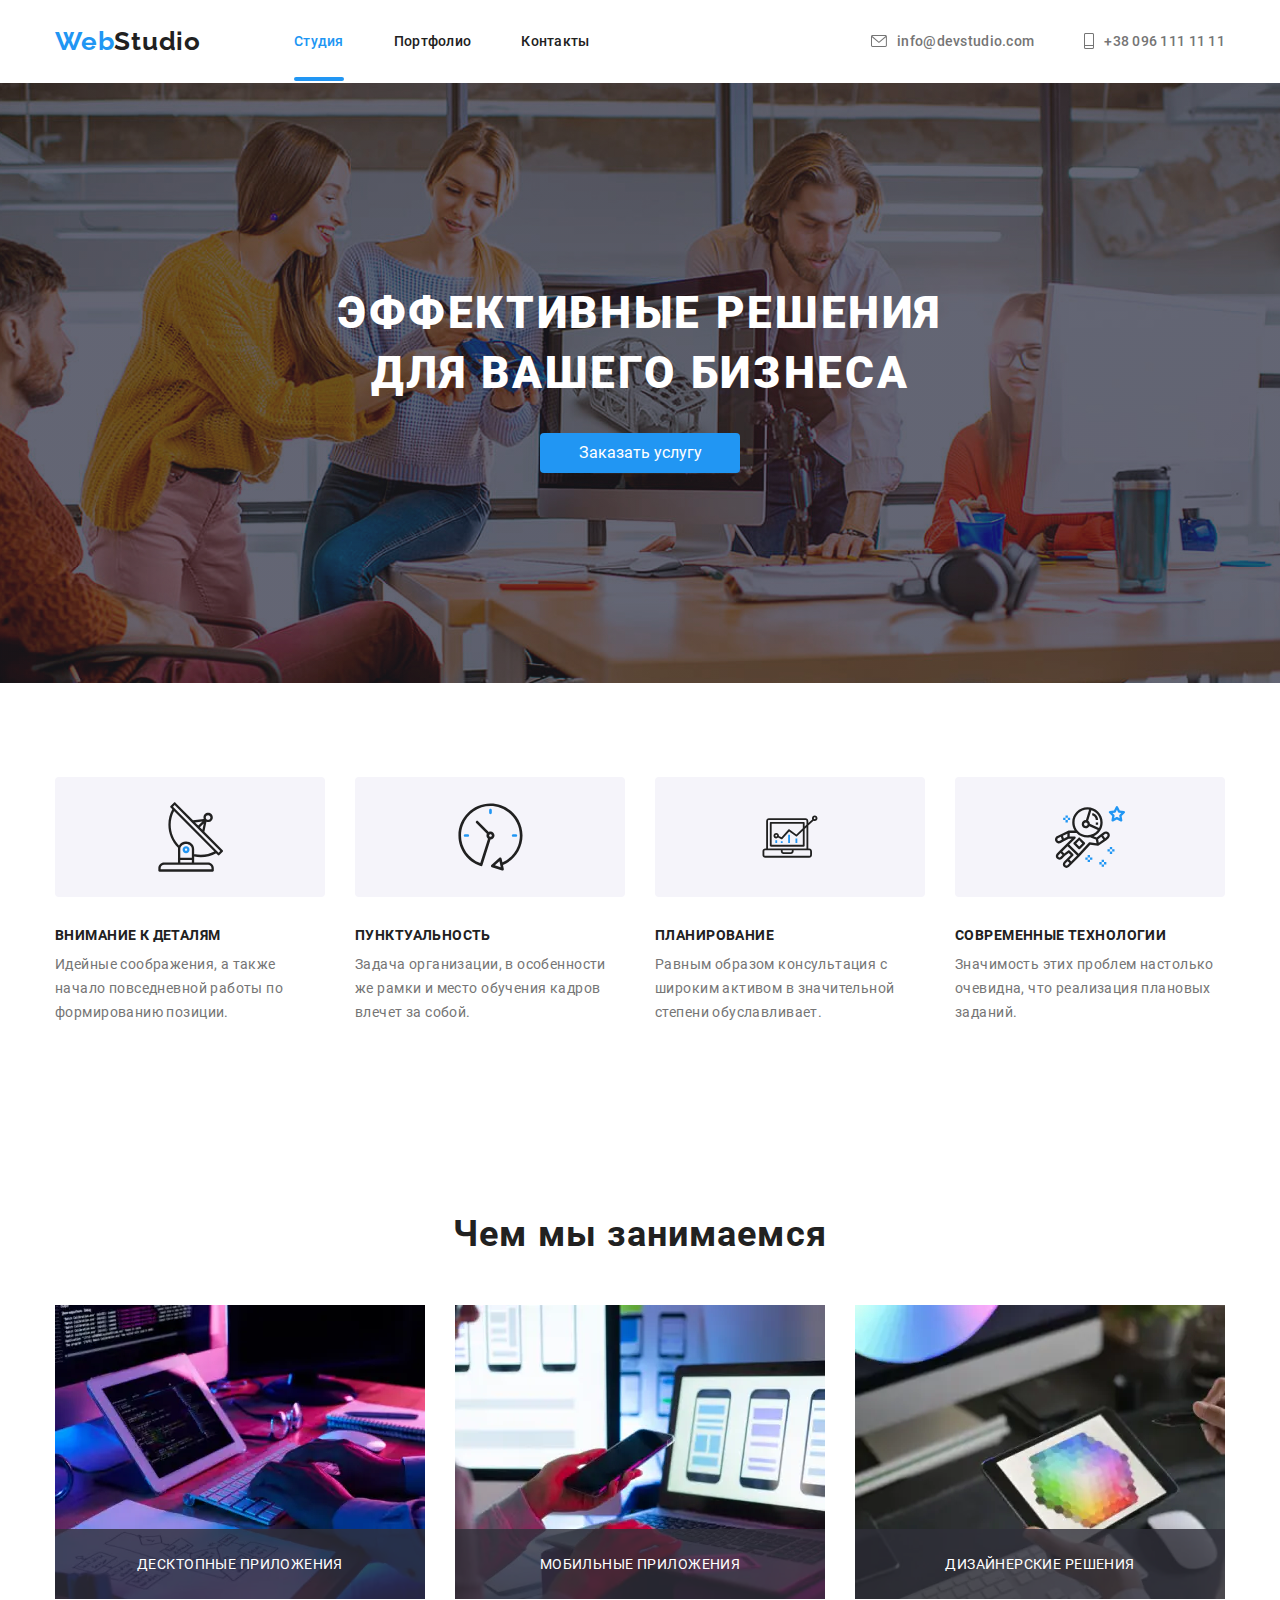
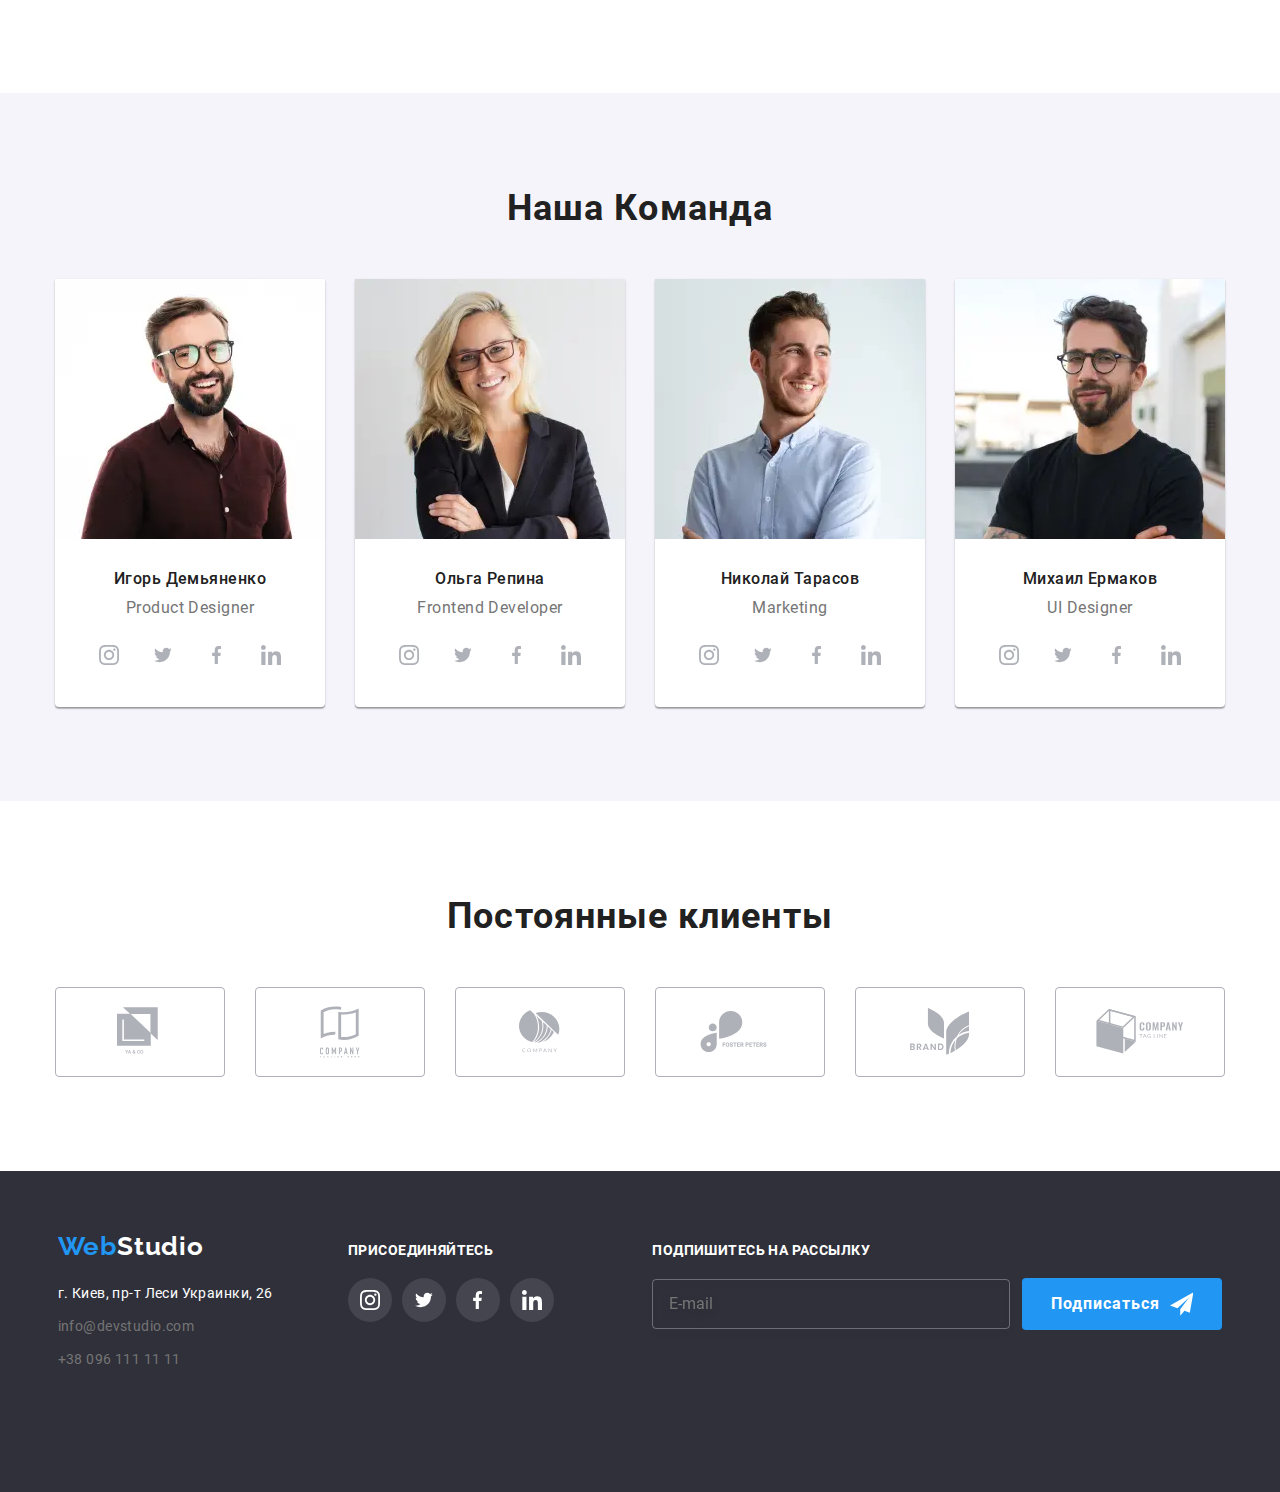
==== commit c3763324: "done?" ====
--- a/index.html
+++ b/index.html
@@ -30,8 +30,8 @@
                 </li>
             </ul>
         </nav>
-        <button class="burger-btn" type="button" data-menu-button>
-        <svg class="burger-icon">
+        <button class="mobile-menu__burger-btn" type="button" data-menu-button>
+        <svg class="mobile-menu__burger-icon">
             <use href="./img/sprite-icon.svg#icon-menu_mob"></use>
         </svg>
         </button>
@@ -75,30 +75,31 @@
         </ul>
 
         <ul class="contact-list-mob list">
-            <li class="item">
-                <a class="contacts-list__link-mob link" href="mailto:info@devstudio.com">
+            <li class="contact-list-mob__item">
+                <a class="contact-list-mob__link-tel link" href="tel:+380961111111">
+                    +38 096 111 11 11</a>
+            </li>
+
+            <li class="contact-list-mob__item">
+                <a class="contact-list-mob__link-mail link" href="mailto:info@devstudio.com">
 
                     info@devstudio.com
                 </a>
             </li>
-            <li class="item">
-                <a class="contacts-list__link-mob link" href="tel:+380961111111">
-                    +38 096 111 11 11</a>
-            </li>
         </ul>
 
-        <ul class="social-mob">
+        <ul class="social-mob list">
             <li class="social-mob__item">
-                <a href="" class="social-mob__link">Instagram</a>
+                <a href="" class="social-mob__link link divider">Instagram</a>
             </li>
             <li class="social-mob__item">
-                <a href="" class="social-mob__link">Twitter</a>
+                <a href="" class="social-mob__link link divider">Twitter</a>
             </li>
             <li class="social-mob__item">
-                <a href="" class="social-mob__link">Facebook</a>
+                <a href="" class="social-mob__link link divider">Facebook</a>
             </li>
             <li class="social-mob__item">
-                <a href="" class="social-mob__link">LinkedIn</a>
+                <a href="" class="social-mob__link link">LinkedIn</a>
             </li>
         </ul>
     </div>
--- a/css/main.min.css
+++ b/css/main.min.css
@@ -2,5 +2,5 @@
     to right,
     rgba(47, 48, 58, 0.4),
     rgba(47, 48, 58, 0.4)
-  );--hero-btn-shadow: box-shadow 0px 4px 4px rgba(0, 0, 0, 0.15);--product-work__container-bgc: rgba(47, 48, 58, 0.8);--main-font-roboto: roboto, sans-serif;--logo-font-releway: raleway, sans-serif}.visually-hidden{position:absolute !important;clip:rect(1px 1px 1px 1px);clip:rect(1px, 1px, 1px, 1px);padding:0 !important;border:0 !important;height:1px !important;width:1px !important;overflow:hidden}.list{list-style:none}.link{text-decoration:none}img{display:block;max-width:100%;height:auto}h1,h2,h3,h4,h5,h6,p{margin:0}ul,ol{margin:0;padding:0}link{text-decoration:none}.qualities,.product-work,.team-section,.portfolio-section,.clients{padding-top:60px;padding-bottom:60px}@media screen and (min-width: 1200px){.qualities,.product-work,.team-section,.portfolio-section,.clients{padding-top:94px;padding-bottom:94px}}body{background-color:#ffffff;color:var(--general-color-text);font-family:var(--main-font-roboto);letter-spacing:0.03em}button{font-family:inherit}.container-centering{width:100%;text-align:center;padding:0 15px}.page-header .container-centering{display:flex;justify-content:space-between;align-items:center}.container-centering__hero{max-width:696px}@media screen and (min-width: 480px){.container-centering{width:450px;margin:0 auto}}@media screen and (min-width: 768px){.container-centering{width:738px}}@media screen and (min-width: 1200px){.container-centering{width:1200px}}.hero__title{font-size:26px;font-weight:900;line-height:1.615;letter-spacing:.06em;color:var(--text-title-white);text-transform:uppercase;margin-top:0px;margin-bottom:30px}@media screen and (min-width: 1200px){.hero__title{font-size:44px;font-weight:900;line-height:1.364;letter-spacing:.06em}}.product-work__title,.team-section__title,.clients__title{color:var(--title-text-color);text-align:center}@media screen and (min-width: 320px){.product-work__title,.team-section__title,.clients__title{margin-top:0px;margin-bottom:30px;font-size:28px;font-weight:700;line-height:1.179;letter-spacing:.03em}}@media screen and (min-width: 1200px){.product-work__title,.team-section__title,.clients__title{font-size:36px;font-weight:700;line-height:1.167;letter-spacing:.03em;margin-top:0px;margin-bottom:50px}}.social-ft__title,.subscribe__title{display:inline-block;font-size:14px;font-weight:700;line-height:1.143;letter-spacing:.03em;text-transform:uppercase;color:var(--text-title-white);margin-bottom:20px}.form__title{display:block;width:100%;font-size:20px;font-weight:700;line-height:1.15;letter-spacing:.03em;text-align:center;color:var(--title-text-color);margin-bottom:30px}.portfolio__card-title{color:var(--title-text-color);font-size:18px;font-weight:700;line-height:2;letter-spacing:.06em;margin-bottom:4px;margin-top:0}.qualities-list__title{font-size:14px;font-weight:700;line-height:1.143;letter-spacing:.03em;text-transform:uppercase;color:var(--title-text-color);margin-top:30px;margin-bottom:10px}.logo{font-size:24px;font-weight:700;line-height:1.167;letter-spacing:.03em;color:#212121;font-family:var(--logo-font-releway);font-style:normal;text-decoration:none;animation-duration:2000ms}@media screen and (min-width: 1200px){.logo{font-size:26px;font-weight:700;line-height:1.192;letter-spacing:.03em}}.logo:hover,.logo:focus{color:var(--accent-color)}.logo__icon{color:var(--accent-color)}.navigation__logo-padding{padding-top:16px;padding-bottom:16px}@media screen and (min-width: 768px){.navigation__logo-padding{padding-top:26px;padding-bottom:26px}}.logo__icon-ft{color:var(--text-title-white)}.footer__logo{display:inline-block;margin-top:0px;margin-bottom:20px}.social-list{display:flex;justify-content:center}.social-list__item{width:44px;height:44px}.social-list__item:not(:last-child){margin-right:10px}.social-list__link{display:flex;justify-content:center;align-items:center;width:100%;height:100%;color:var(--social-icon);border-radius:50%;transition:color var(--timing-function) var(--timing250ms),background-color var(--timing-function) var(--timing250ms)}.social-list__link:hover,.social-list__link:focus{background-color:var(--accent-color);color:var(--text-title-white)}.social-list__social-icon{fill:currentColor}.social-ft{display:flex;justify-content:center}@media screen and (min-width: 1200px){.social-ft{display:flex}}.social-ft__range{margin-bottom:60px}@media screen and (min-width: 768px){.social-ft__range{width:50%}}@media screen and (min-width: 1200px){.social-ft__range{margin-right:93px;width:auto}}.social-ft__item{width:44px;height:44px}.social-ft__item:not(:last-child){margin-right:10px}.social-ft__link{display:flex;justify-content:center;align-items:center;width:100%;height:100%;background-color:rgba(255,255,255,0.1);color:var(--text-title-white);border-radius:50%;transition:background-color var(--timing-function) var(--timing250ms)}.social-ft__link:hover,.social-ft__link:focus{background-color:var(--accent-color)}.social-ft__icon{fill:currentColor}.contacts-list{display:none;margin-left:auto}@media screen and (min-width: 768px){.contacts-list{display:inline-block;font-size:12px;font-weight:500;line-height:1.167;letter-spacing:.02em}}@media screen and (min-width: 1200px){.contacts-list{display:flex;font-size:14px;font-weight:500;line-height:1.143;letter-spacing:.02em}}@media screen and (max-width: 1199px){.contacts-list__item:first-child{margin-bottom:10px}}@media screen and (min-width: 1200px){.contacts-list__item:not(:last-child){margin-right:50px}}.contacts-list__link{display:flex;align-items:center;color:var(--general-color-text);text-decoration:none;transition:color var(--timing-function) var(--timing250ms)}@media screen and (min-width: 1200px){.contacts-list__link{padding-top:24px;padding-bottom:25px}}.contacts-list__link:hover,.contacts-list__link:focus{color:var(--accent-color)}.contacts-list__icon-tel,.contacts-list__icon-mail{margin-right:8px;fill:currentColor}@media screen and (min-width: 1200px){.contacts-list__icon-tel,.contacts-list__icon-mail{margin-right:10px}}@media screen and (min-width: 768px){.contacts-list__icon-mail{width:14px;height:10px}}@media screen and (min-width: 1200px){.contacts-list__icon-mail{width:16px;height:12px}}@media screen and (min-width: 768px){.contacts-list__icon-tel{width:10px;height:14px}}@media screen and (min-width: 1200px){.contacts-list__icon-tel{width:10px;height:16px}}.contacts-ft__address{color:var(--text-title-white);font-style:normal;font-size:14px;font-weight:400;line-height:1.714;letter-spacing:.03em;margin-bottom:9px;margin-top:0px}@media screen and (max-width: 1199px){.contacts-ft__address{margin-bottom:8px}}.contacts-ft__info{color:var(--general-color-text);font-style:normal;font-size:14px;font-weight:400;line-height:1.714;letter-spacing:.03em;text-decoration:none}.contacts-ft__item:first-child{display:block;margin-bottom:9px}@media screen and (max-width: 1199px){.contacts-ft__item:first-child:first-child{margin-bottom:8px}}.modal__close{display:flex;justify-content:center;align-items:center;position:absolute;top:6px;right:8px;padding:0;width:30px;height:30px;background-color:var(--text-title-white);border:1px solid rgba(0,0,0,0.1);border-radius:50%;cursor:pointer;transition:var(--timing250ms) var(--timing-function)}.modal__icon-close{transition:var(--timing250ms) var(--timing-function)}.modal__icon-close:hover,.modal__icon-close:focus{fill:var(--accent-color)}.form__send-btn{width:200px;display:block;font-size:16px;font-weight:700;line-height:1.875;letter-spacing:.03em;display:flex;justify-content:center;align-self:center;letter-spacing:0.06em;color:var(--text-title-white);background-color:var(--accent-color);padding:10px 55px;border-radius:4px;cursor:pointer;border:transparent;transition:box-shadow var(--timing-function) var(--timing250ms)}.form__send-btn:hover,.form__send-btn:focus{box-shadow:0px 4px 4px rgba(0,0,0,0.15)}.subscribe__btn{font-size:16px;font-weight:700;line-height:1.875;letter-spacing:.06em;display:flex;justify-content:center;align-items:center;color:var(--text-title-white);background-color:var(--accent-color);border:1px solid transparent;border-radius:4px;padding:10px 28px;cursor:pointer;transition:box-shadow var(--timing250ms) var(--timing-function);width:200px}@media screen and (max-width: 1199px){.subscribe__btn{margin-top:20px}}.subscribe__btn:hover,.subscribe__btn:focus{box-shadow:0px 4px 4px rgba(0,0,0,0.15)}.subscribe__icon-send{fill:currentColor;margin-left:10px}@media screen and (min-width: 320px){.subscribe__form{display:flex;flex-direction:column;align-items:center}}@media screen and (min-width: 320px){.subscribe__form{width:100%}}@media screen and (min-width: 1200px){.subscribe__form{display:flex;flex-direction:row;width:auto}}.subscribe__input{background-color:transparent;padding-top:15px;padding-bottom:15px;padding-left:16px;border:1px solid rgba(255,255,255,0.3);filter:drop-shadow(0px 4px 4px rgba(0,0,0,0.15));border-radius:4px;cursor:pointer;color:var(--text-title-white);outline:none}@media screen and (min-width: 320px){.subscribe__input{width:100%}}@media screen and (min-width: 768px){.subscribe__input{width:450px}}@media screen and (min-width: 1200px){.subscribe__input{width:358px;margin-right:12px}}.filter-list{display:flex;flex-wrap:wrap;margin-bottom:40px}@media screen and (min-width: 768px){.filter-list{margin-bottom:30px;justify-content:center}}@media screen and (min-width: 1200px){.filter-list{margin-bottom:50px;justify-content:center}}.filter-list__btn{color:var(--title-text-color);background-color:var(--bgc-team);font-size:16px;font-weight:500;line-height:1.625;letter-spacing:.03em;display:inline-block;border:1px solid transparent;border-radius:4px;padding:6px 22px;cursor:pointer;transition:color var(--timing-function) var(--timing250ms),background-color var(--timing-function) var(--timing250ms)}.filter-list__btn:hover,.filter-list__btn:focus{background-color:var(--accent-color);color:var(--text-title-white);box-shadow:0px 3px 1px rgba(0,0,0,0.1),0px 1px 2px rgba(0,0,0,0.08),0px 2px 2px rgba(0,0,0,0.12)}.filter-list__item:not(:last-child){margin-right:8px}@media screen and (max-width: 767px){.filter-list__item:not(:last-child):nth-child(-n+3){margin-bottom:15px}}@media screen and (min-width: 768px){.page-header__border-portfolio{border-bottom:1px solid #ececec}}.hero{background-color:var(--background-color-blue);text-align:center;padding-top:118px;padding-bottom:118px}@media screen and (min-width: 1200px){.hero{padding-top:200px;padding-bottom:200px}}.hero__overlay{max-width:480px;height:400px;margin-left:auto;margin-right:auto;background-position:center;background-repeat:no-repeat;background-image:var(--overlay-gradient),url("../img/hero/hero-x1@480.jpg");background-size:cover}@media screen and (min-device-pixel-ratio: 2), screen and (min-resolution: 192dpi), screen and (min-resolution: 2dppx){.hero__overlay{background-image:url("../img/hero/hero-x2@480.jpg")}}@media screen and (min-width: 768px){.hero__overlay{max-width:768px;background-image:var(--overlay-gradient),url("../img/hero/hero-x1@768.jpg")}}@media screen and (min-width: 768px) and (min-device-pixel-ratio: 2), screen and (min-width: 768px) and (min-resolution: 192dpi), screen and (min-width: 768px) and (min-resolution: 2dppx){.hero__overlay{background-image:url("../img/hero/hero-x2@768.jpg")}}@media screen and (min-width: 1200px){.hero__overlay{max-width:1600px;height:600px;background-image:var(--overlay-gradient),url("../img/hero/hero-x1@1200.jpg")}}@media screen and (min-width: 1200px) and (min-device-pixel-ratio: 2), screen and (min-width: 1200px) and (min-resolution: 192dpi), screen and (min-width: 1200px) and (min-resolution: 2dppx){.hero__overlay{background-image:url("../img/hero/hero-x2@1200.jpg")}}@media screen and (max-width: 767px){.site-nav{display:none}.mobile-menu{position:absolute;top:0;left:50%;transform:translateX(-50%) translateY(-100%);width:100%;max-width:480px;height:100vh;background-color:tomato;padding:48px 40px;transition:var(--timing250ms) var(--timing-function)}.mobile-menu.is-open{transform:translateX(-50%) translateY(0%)}.mobile-menu__btn-close,.burger-btn{background-color:transparent;border:none;padding:0}.mobile-menu__icon-close,.burger-icon{width:24px;height:16px;fill:#000000}.mobile-close{position:absolute;top:8px;right:8px}}@media screen and (min-width: 768px){.burger-btn{display:none}.mobile-menu{display:none}.site-nav{display:flex}}@media screen and (min-width: 768px) and (min-width: 768px){.site-nav{margin-left:88px}}@media screen and (min-width: 768px) and (min-width: 1200px){.site-nav{margin-left:93px}}@media screen and (min-width: 768px){.site-nav__link{display:block;position:relative;color:var(--title-text-color);font-size:14px;font-weight:500;line-height:1.143;letter-spacing:.02em;text-decoration:none;padding-top:32px;padding-bottom:32px;transition:color var(--timing-function) var(--timing250ms)}.site-nav__link--current::after{content:"";display:block;width:100%;height:4px;background-color:var(--accent-color);position:absolute;left:0;bottom:0;border-radius:2px;transition:var(--timing250ms) var(--timing-function)}.site-nav__link--current:hover::after{transform:scaleX(1.5)}.site-nav__link:hover,.site-nav__link:focus{color:var(--accent-color)}.site-nav__link--current{color:var(--accent-color);text-decoration:none;font-size:14px;font-weight:500;line-height:1.143;letter-spacing:.02em}.site-nav__item:not(:last-child){margin-right:50px}}.navigation{display:flex;justify-content:center;align-items:center}@media screen and (min-width: 768px){.qualities-list{display:flex;flex-wrap:wrap;margin:-15px}}.qualities-list__item{width:100%}@media screen and (min-width: 768px){.qualities-list__item{width:calc((100% - 2 * 30px) / 2);margin:15px}}@media screen and (min-width: 1200px){.qualities-list__item{width:calc((100% - 4 * 30px) / 4);margin:15px}}@media screen and (max-width: 767px){.qualities-list__item:not(:last-child){margin-bottom:30px}}.qualities-list__icon{display:flex;justify-content:center;align-items:center;background-color:var(--bgc-team);border-radius:4px;width:100%;height:120px;text-align:center}.qualities-list__text{font-size:14px;font-weight:400;line-height:1.714;letter-spacing:.03em;margin-top:0;margin-bottom:0}@media screen and (max-width: 1199px){.product-work{display:none}}.product-work__list{display:flex;margin:-15px}.product-work__item{position:relative;margin:15px}.product-work__container{position:absolute;left:0px;bottom:0px;padding:27px 82px;background:var(--product-work__container-bgc);width:100%}.product-work__info{font-size:14px;font-weight:400;line-height:1.143;letter-spacing:.03em;text-align:center;text-transform:uppercase;margin-top:0px;margin-bottom:0px;color:var(--text-title-white)}.team-section{background-color:var(--bgc-team)}@media screen and (min-width: 768px){.team-list{display:flex;flex-wrap:wrap;margin:-15px}}.team-list__item{background-color:#fff;width:100%;margin:15px;box-shadow:0px 1px 3px rgba(0,0,0,0.12),0px 1px 1px rgba(0,0,0,0.14),0px 2px 1px rgba(0,0,0,0.2);border-radius:0px 0px 4px 4px}@media screen and (min-width: 320px){.team-list__item{margin:0 0 30px}}@media screen and (min-width: 768px){.team-list__item{width:calc((100% - 2 * 30px) / 2);margin:15px}}@media screen and (min-width: 1200px){.team-list__item{width:calc((100% - 4 * 30px) / 4);margin:15px}}.team-list__img-range{margin-top:0px;margin-bottom:0px}@media screen and (min-width: 320px){.team-list__packing-studio{padding:23px 30px 18px}}@media screen and (min-width: 480px){.team-list__packing-studio{padding:30px 122px 24px}}@media screen and (min-width: 768px){.team-list__packing-studio{padding:30px 74px 24px}}@media screen and (min-width: 1200px){.team-list__packing-studio{padding:30px 32px}}.team-list__member{font-size:16px;font-weight:500;line-height:1.188;letter-spacing:.03em;color:var(--title-text-color);margin-top:0px;margin-bottom:10px}.team-list__function{font-weight:400;font-size:16px;line-height:1.19;margin-top:0px;margin-bottom:16px}@media screen and (min-width: 360px){.clients-list{display:flex;flex-wrap:wrap;margin:-15px}}.clients-list__item{width:100%;height:90px;margin:15px}@media screen and (max-width: 479px){.clients-list__item{margin:0;margin-bottom:30px}}@media screen and (min-width: 480px){.clients-list__item{width:calc((100% - 2 * 30px) / 2)}}@media screen and (min-width: 480px) and (min-width: 768px){.clients-list__item{width:calc((100% - 3 * 30px) / 3)}}@media screen and (min-width: 480px) and (min-width: 768px) and (min-width: 1200px){.clients-list__item{width:calc((100% - 6 * 30px) / 6)}}.clients-list__link{display:flex;justify-content:center;align-items:center;color:var(--social-icon);width:100%;height:100%;border:1px solid #afb1b8;border-radius:4px;transition:color var(--timing-function) var(--timing250ms),border var(--timing-function) var(--timing250ms)}.clients-list__link:hover,.clients-list__link:focus{color:var(--accent-color);border:1px solid var(--accent-color);border-radius:4px}.clients-list__icon{fill:currentColor}.portfolio{display:flex;flex-wrap:wrap;padding:10px}@media screen and (min-width: 767px){.portfolio{margin:-15px}}@media screen and (min-width: 320px){.portfolio__card{margin:0 0 30px}}@media screen and (min-width: 768px){.portfolio__card{width:calc((100% - 2 * 30px) / 2);margin:15px}}@media screen and (min-width: 1200px){.portfolio__card{width:calc((100% - 3 * 30px) / 3);margin:15px;border:1px solid #eeeeee}}.portfolio__link{display:block;text-decoration:none}.portfolio__link:hover,.portfolio__link:focus{box-shadow:0px 1px 1px rgba(0,0,0,0.12),0px 4px 4px rgba(0,0,0,0.06),1px 4px 6px rgba(0,0,0,0.16)}.portfolio__link:visited{color:var(--general-color-text)}.portfolio__container{position:relative;overflow:hidden}.portfolio__text-container{display:block;position:absolute;top:0;left:0;padding:63px 24px;width:100%;height:100%;transition:var(--timing250ms) var(--timing-function);transform:translateY(100%);background-color:var(--bgc-portfolio-text)}.portfolio__card:hover .portfolio__text-container{transform:translateY(0%)}.portfolio__text{text-align:left;position:absolute;margin-bottom:0px;margin-top:0px;font-weight:400;font-size:18px;line-height:1.56;color:var(--text-title-white)}.portfolio__packing{padding:20px 24px;text-align:left}.portfolio__card-text{font-weight:400;font-size:16px;line-height:1.87;margin:0}.footer{background-color:var(--background-color-blue);padding-top:60px;padding-bottom:60px}@media screen and (min-width: 768px){.footer__align{display:flex;flex-wrap:wrap;justify-content:space-around}}@media screen and (min-width: 1200px){.footer__align{display:flex;align-items:baseline;text-align:left;margin-bottom:0px}}@media screen and (min-width: 320px){.footer__range{margin-bottom:60px}}@media screen and (min-width: 768px){.footer__range{width:50%}}@media screen and (min-width: 1200px){.footer__range{margin-right:70px;width:auto}}.backdrop{position:fixed;top:0;left:0;width:100%;height:100%;opacity:1;background:rgba(0,0,0,0.2);transition:opacity var(--timing250ms) var(--timing-function)}.is-hidden{opacity:0;pointer-events:none}.modal{display:block;position:absolute;top:50%;left:50%;transform:translate(-50%, -50%);background-color:var(--text-title-white);transition:opacity var(--timing250ms) var(--timing-function);padding:40px}@media screen and (max-width: 767px){.modal{width:90%;max-width:450px;height:95%;overflow:scroll}}@media screen and (min-width: 768px){.modal{width:450px;height:609px}}@media screen and (min-width: 1200px){.modal{width:528px;height:581px}}.modal__button{color:var(--text-title-white);background-color:var(--accent-color);display:inline-block;box-shadow:var(--hero-btn-shadow);border:1px solid transparent;border-radius:4px;padding:10px 32px;cursor:pointer;min-width:200px}.form{display:flex;flex-direction:column}.form__field{position:relative;text-align:left;margin-bottom:28px}.form__field:focus-within .form__icon-name{fill:var(--accent-color)}.form__field:focus-within .form__label{transform:translateY(-40px) translateX(-40px)}.form__label{position:absolute;top:50%;left:40px;transform:translateY(-50%);display:block;width:100%;font-size:12px;font-weight:400;line-height:1.167;letter-spacing:.01em;cursor:pointer;transition:var(--timing250ms) var(--timing-function)}.form__icon-name{position:absolute;top:48%;left:15px;transform:translateY(-50%);transition:var(--timing250ms) var(--timing-function)}.form__input{width:100%;margin:0px;padding-top:14px;padding-bottom:14px;padding-left:41px;border:var(--border-modal);border-radius:4px;font-family:inherit;cursor:pointer;transition:border var(--timing250ms) var(--timing-function)}.form__input:focus{border:1px solid #2196f3;outline:none}.form__input:not(:placeholder-shown)+.form__input__label{transform:translateY(-40px) translateX(-40px)}.form__comments-title{display:inline-block;font-size:12px;font-weight:400;line-height:1.167;letter-spacing:.01em}.form__comments{display:block;width:100%;height:100%;height:120px;padding:12px 16px;resize:none;border:var(--border-modal);border-radius:4px;font-family:inherit;margin-top:4px;margin-bottom:20px;cursor:pointer;transition:border var(--timing250ms) var(--timing-function)}.form__comments::placeholder{font-size:14px;font-weight:400;line-height:1.143;letter-spacing:.01em;color:rgba(117,117,117,0.5)}.form__comments:focus{border:1px solid #2196f3;outline:none}.form__policy{margin-bottom:30px}.form__policy::before{display:inline-block;content:"";width:16px;height:15px;border:2px solid var(--title-text-color);border-radius:2px;margin-right:8px;cursor:pointer;transition:var(--timing250ms) var(--timing-function)}.form__terms{color:var(--accent-color);font-size:14px;font-weight:400;line-height:1.714;letter-spacing:.03em}.form__checkbox:checked+.form__policy::before{background-color:var(--accent-color);border:transparent;background-image:url(../img/modal-form/check.svg);background-repeat:no-repeat;background-size:contain;background-position:center;transition:border var(--timing-function) var(--timing250ms)}.form__checkbox:focus+.form__policy::before{border:2px solid var(--accent-color);border-radius:2px}
+  );--hero-btn-shadow: box-shadow 0px 4px 4px rgba(0, 0, 0, 0.15);--product-work__container-bgc: rgba(47, 48, 58, 0.8);--main-font-roboto: roboto, sans-serif;--logo-font-releway: raleway, sans-serif}.visually-hidden{position:absolute !important;clip:rect(1px 1px 1px 1px);clip:rect(1px, 1px, 1px, 1px);padding:0 !important;border:0 !important;height:1px !important;width:1px !important;overflow:hidden}.list{list-style:none}.link{text-decoration:none}img{display:block;max-width:100%;height:auto}h1,h2,h3,h4,h5,h6,p{margin:0}ul,ol{margin:0;padding:0}link{text-decoration:none}.qualities,.product-work,.team-section,.portfolio-section,.clients{padding-top:60px;padding-bottom:60px}@media screen and (min-width: 1200px){.qualities,.product-work,.team-section,.portfolio-section,.clients{padding-top:94px;padding-bottom:94px}}body{background-color:#ffffff;color:var(--general-color-text);font-family:var(--main-font-roboto);letter-spacing:0.03em}button{font-family:inherit}.container-centering{width:100%;text-align:center;padding:0 15px}.page-header .container-centering{display:flex;justify-content:space-between;align-items:center}.container-centering__hero{max-width:696px}@media screen and (min-width: 480px){.container-centering{width:450px;margin:0 auto}}@media screen and (min-width: 768px){.container-centering{width:738px}}@media screen and (min-width: 1200px){.container-centering{width:1200px}}.hero__title{font-size:26px;font-weight:900;line-height:1.615;letter-spacing:.06em;color:var(--text-title-white);text-transform:uppercase;margin-top:0px;margin-bottom:30px}@media screen and (min-width: 1200px){.hero__title{font-size:44px;font-weight:900;line-height:1.364;letter-spacing:.06em}}.product-work__title,.team-section__title,.clients__title{color:var(--title-text-color);text-align:center}@media screen and (min-width: 320px){.product-work__title,.team-section__title,.clients__title{margin-top:0px;margin-bottom:30px;font-size:28px;font-weight:700;line-height:1.179;letter-spacing:.03em}}@media screen and (min-width: 1200px){.product-work__title,.team-section__title,.clients__title{font-size:36px;font-weight:700;line-height:1.167;letter-spacing:.03em;margin-top:0px;margin-bottom:50px}}.social-ft__title,.subscribe__title{display:inline-block;font-size:14px;font-weight:700;line-height:1.143;letter-spacing:.03em;text-transform:uppercase;color:var(--text-title-white);margin-bottom:20px}.form__title{display:block;width:100%;font-size:20px;font-weight:700;line-height:1.15;letter-spacing:.03em;text-align:center;color:var(--title-text-color);margin-bottom:30px}.portfolio__card-title{color:var(--title-text-color);font-size:18px;font-weight:700;line-height:2;letter-spacing:.06em;margin-bottom:4px;margin-top:0}.qualities-list__title{font-size:14px;font-weight:700;line-height:1.143;letter-spacing:.03em;text-transform:uppercase;color:var(--title-text-color);margin-top:30px;margin-bottom:10px}.logo{font-size:24px;font-weight:700;line-height:1.167;letter-spacing:.03em;color:#212121;font-family:var(--logo-font-releway);font-style:normal;text-decoration:none;animation-duration:2000ms}@media screen and (min-width: 1200px){.logo{font-size:26px;font-weight:700;line-height:1.192;letter-spacing:.03em}}.logo:hover,.logo:focus{color:var(--accent-color)}.logo__icon{color:var(--accent-color)}.navigation__logo-padding{padding-top:16px;padding-bottom:16px}@media screen and (min-width: 768px){.navigation__logo-padding{padding-top:26px;padding-bottom:26px}}.logo__icon-ft{color:var(--text-title-white)}.footer__logo{display:inline-block;margin-top:0px;margin-bottom:20px}.social-list{display:flex;justify-content:center}.social-list__item{width:44px;height:44px}.social-list__item:not(:last-child){margin-right:10px}.social-list__link{display:flex;justify-content:center;align-items:center;width:100%;height:100%;color:var(--social-icon);border-radius:50%;transition:color var(--timing-function) var(--timing250ms),background-color var(--timing-function) var(--timing250ms)}.social-list__link:hover,.social-list__link:focus{background-color:var(--accent-color);color:var(--text-title-white)}.social-list__social-icon{fill:currentColor}.social-ft{display:flex;justify-content:center}@media screen and (min-width: 1200px){.social-ft{display:flex}}.social-ft__range{margin-bottom:60px}@media screen and (min-width: 768px){.social-ft__range{width:50%}}@media screen and (min-width: 1200px){.social-ft__range{margin-right:93px;width:auto}}.social-ft__item{width:44px;height:44px}.social-ft__item:not(:last-child){margin-right:10px}.social-ft__link{display:flex;justify-content:center;align-items:center;width:100%;height:100%;background-color:rgba(255,255,255,0.1);color:var(--text-title-white);border-radius:50%;transition:background-color var(--timing-function) var(--timing250ms)}.social-ft__link:hover,.social-ft__link:focus{background-color:var(--accent-color)}.social-ft__icon{fill:currentColor}.contacts-list{display:none;margin-left:auto}@media screen and (min-width: 768px){.contacts-list{display:inline-block;font-size:12px;font-weight:500;line-height:1.167;letter-spacing:.02em}}@media screen and (min-width: 1200px){.contacts-list{display:flex;font-size:14px;font-weight:500;line-height:1.143;letter-spacing:.02em}}@media screen and (max-width: 1199px){.contacts-list__item:first-child{margin-bottom:10px}}@media screen and (min-width: 1200px){.contacts-list__item:not(:last-child){margin-right:50px}}.contacts-list__link{display:flex;align-items:center;color:var(--general-color-text);text-decoration:none;transition:color var(--timing-function) var(--timing250ms)}@media screen and (min-width: 1200px){.contacts-list__link{padding-top:24px;padding-bottom:25px}}.contacts-list__link:hover,.contacts-list__link:focus{color:var(--accent-color)}.contacts-list__icon-tel,.contacts-list__icon-mail{margin-right:8px;fill:currentColor}@media screen and (min-width: 1200px){.contacts-list__icon-tel,.contacts-list__icon-mail{margin-right:10px}}@media screen and (min-width: 768px){.contacts-list__icon-mail{width:14px;height:10px}}@media screen and (min-width: 1200px){.contacts-list__icon-mail{width:16px;height:12px}}@media screen and (min-width: 768px){.contacts-list__icon-tel{width:10px;height:14px}}@media screen and (min-width: 1200px){.contacts-list__icon-tel{width:10px;height:16px}}.contacts-ft__address{color:var(--text-title-white);font-style:normal;font-size:14px;font-weight:400;line-height:1.714;letter-spacing:.03em;margin-bottom:9px;margin-top:0px}@media screen and (max-width: 1199px){.contacts-ft__address{margin-bottom:8px}}.contacts-ft__info{color:var(--general-color-text);font-style:normal;font-size:14px;font-weight:400;line-height:1.714;letter-spacing:.03em;text-decoration:none}.contacts-ft__item:first-child{display:block;margin-bottom:9px}@media screen and (max-width: 1199px){.contacts-ft__item:first-child:first-child{margin-bottom:8px}}.modal__close{display:flex;justify-content:center;align-items:center;position:absolute;top:6px;right:8px;padding:0;width:30px;height:30px;background-color:var(--text-title-white);border:1px solid rgba(0,0,0,0.1);border-radius:50%;cursor:pointer;transition:var(--timing250ms) var(--timing-function)}.modal__icon-close{transition:var(--timing250ms) var(--timing-function)}.modal__icon-close:hover,.modal__icon-close:focus{fill:var(--accent-color)}.form__send-btn{width:200px;display:block;font-size:16px;font-weight:700;line-height:1.875;letter-spacing:.03em;display:flex;justify-content:center;align-self:center;letter-spacing:0.06em;color:var(--text-title-white);background-color:var(--accent-color);padding:10px 55px;border-radius:4px;cursor:pointer;border:transparent;transition:box-shadow var(--timing-function) var(--timing250ms)}.form__send-btn:hover,.form__send-btn:focus{box-shadow:0px 4px 4px rgba(0,0,0,0.15)}.subscribe__btn{font-size:16px;font-weight:700;line-height:1.875;letter-spacing:.06em;display:flex;justify-content:center;align-items:center;color:var(--text-title-white);background-color:var(--accent-color);border:1px solid transparent;border-radius:4px;padding:10px 28px;cursor:pointer;transition:box-shadow var(--timing250ms) var(--timing-function);width:200px}@media screen and (max-width: 1199px){.subscribe__btn{margin-top:20px}}.subscribe__btn:hover,.subscribe__btn:focus{box-shadow:0px 4px 4px rgba(0,0,0,0.15)}.subscribe__icon-send{fill:currentColor;margin-left:10px}@media screen and (min-width: 320px){.subscribe__form{display:flex;flex-direction:column;align-items:center}}@media screen and (min-width: 320px){.subscribe__form{width:100%}}@media screen and (min-width: 1200px){.subscribe__form{display:flex;flex-direction:row;width:auto}}.subscribe__input{background-color:transparent;padding-top:15px;padding-bottom:15px;padding-left:16px;border:1px solid rgba(255,255,255,0.3);filter:drop-shadow(0px 4px 4px rgba(0,0,0,0.15));border-radius:4px;cursor:pointer;color:var(--text-title-white);outline:none}@media screen and (min-width: 320px){.subscribe__input{width:100%}}@media screen and (min-width: 768px){.subscribe__input{width:450px}}@media screen and (min-width: 1200px){.subscribe__input{width:358px;margin-right:12px}}.filter-list{display:flex;flex-wrap:wrap;margin-bottom:40px}@media screen and (min-width: 768px){.filter-list{margin-bottom:30px;justify-content:center}}@media screen and (min-width: 1200px){.filter-list{margin-bottom:50px;justify-content:center}}.filter-list__btn{color:var(--title-text-color);background-color:var(--bgc-team);font-size:16px;font-weight:500;line-height:1.625;letter-spacing:.03em;display:inline-block;border:1px solid transparent;border-radius:4px;padding:6px 22px;cursor:pointer;transition:color var(--timing-function) var(--timing250ms),background-color var(--timing-function) var(--timing250ms)}.filter-list__btn:hover,.filter-list__btn:focus{background-color:var(--accent-color);color:var(--text-title-white);box-shadow:0px 3px 1px rgba(0,0,0,0.1),0px 1px 2px rgba(0,0,0,0.08),0px 2px 2px rgba(0,0,0,0.12)}.filter-list__item:not(:last-child){margin-right:8px}@media screen and (max-width: 767px){.filter-list__item:not(:last-child):nth-child(-n+3){margin-bottom:15px}}@media screen and (min-width: 768px){.page-header__border-portfolio{border-bottom:1px solid #ececec}}.hero{background-color:var(--background-color-blue);text-align:center;padding-top:118px;padding-bottom:118px}@media screen and (min-width: 1200px){.hero{padding-top:200px;padding-bottom:200px}}.hero__overlay{max-width:480px;height:400px;margin-left:auto;margin-right:auto;background-position:center;background-repeat:no-repeat;background-image:var(--overlay-gradient),url("../img/hero/hero-x1@480.jpg");background-size:cover}@media screen and (min-device-pixel-ratio: 2), screen and (min-resolution: 192dpi), screen and (min-resolution: 2dppx){.hero__overlay{background-image:url("../img/hero/hero-x2@480.jpg")}}@media screen and (min-width: 768px){.hero__overlay{max-width:768px;background-image:var(--overlay-gradient),url("../img/hero/hero-x1@768.jpg")}}@media screen and (min-width: 768px) and (min-device-pixel-ratio: 2), screen and (min-width: 768px) and (min-resolution: 192dpi), screen and (min-width: 768px) and (min-resolution: 2dppx){.hero__overlay{background-image:url("../img/hero/hero-x2@768.jpg")}}@media screen and (min-width: 1200px){.hero__overlay{max-width:1600px;height:600px;background-image:var(--overlay-gradient),url("../img/hero/hero-x1@1200.jpg")}}@media screen and (min-width: 1200px) and (min-device-pixel-ratio: 2), screen and (min-width: 1200px) and (min-resolution: 192dpi), screen and (min-width: 1200px) and (min-resolution: 2dppx){.hero__overlay{background-image:url("../img/hero/hero-x2@1200.jpg")}}@media screen and (max-width: 767px){.site-nav{display:none}.mobile-menu{position:absolute;z-index:1;top:0;left:50%;transform:translateX(-50%) translateY(-100%);width:100%;max-width:480px;height:100vh;background-color:var(--text-title-white);padding:48px 40px;transition:var(--timing250ms) var(--timing-function);display:flex;flex-direction:column;justify-content:space-between;align-items:flex-start}.mobile-menu.is-open{transform:translateX(-50%) translateY(0%)}.mobile-menu__btn-close,.mobile-menu__burger-btn{background-color:transparent;border:none;padding:0}.mobile-menu__icon-close,.mobile-menu__burger-icon{width:24px;height:16px;fill:#000000}.mobile-menu__btn-close{position:absolute;top:8px;right:8px}.mobile-menu__item:not(:last-child){margin-bottom:32px}.mobile-menu__link{font-size:40px;font-weight:500;line-height:1.175;letter-spacing:.02em;color:var(--title-text-color)}}@media screen and (max-width: 767px) and (max-width: 480px){.mobile-menu__link{font-size:27px;font-weight:500;line-height:1.148;letter-spacing:.02em}}@media screen and (max-width: 767px){.mobile-menu__link:hover,.mobile-menu__link:focus{color:var(--accent-color)}.contact-list-mob{margin-top:auto;margin-bottom:64px}.contact-list-mob__item:not(:last-child){margin-bottom:32px}.contact-list-mob__link-mail{font-size:24px;font-weight:500;line-height:1.167;letter-spacing:.02em;color:var(--general-color-text)}}@media screen and (max-width: 767px) and (max-width: 480px){.contact-list-mob__link-mail{font-size:16px;font-weight:500;line-height:1.188;letter-spacing:.02em}}@media screen and (max-width: 767px){.contact-list-mob__link-tel{font-size:34px;font-weight:500;line-height:1.176;letter-spacing:.02em;color:var(--accent-color);white-space:nowrap}}@media screen and (max-width: 767px) and (max-width: 480px){.contact-list-mob__link-tel{font-size:23px;font-weight:500;line-height:1.13;letter-spacing:.02em}}@media screen and (max-width: 767px){.social-mob{display:inline-flex;justify-content:flex-start}.social-mob__item:not(:last-child){border-right:1px solid rgba(33,33,33,0.2);margin-right:10px}.social-mob__link{display:block;font-size:18px;font-weight:500;line-height:1.222;letter-spacing:.02em;color:var(--accent-color);margin-right:10px}}@media screen and (max-width: 767px) and (max-width: 480px){.social-mob__link{font-size:12px;font-weight:500;line-height:1.083;letter-spacing:.02em}}@media screen and (min-width: 768px){.mobile-menu__burger-btn{display:none}.mobile-menu{display:none}.site-nav{display:flex}}@media screen and (min-width: 768px) and (min-width: 768px){.site-nav{margin-left:88px}}@media screen and (min-width: 768px) and (min-width: 1200px){.site-nav{margin-left:93px}}@media screen and (min-width: 768px){.site-nav__link{display:block;position:relative;color:var(--title-text-color);font-size:14px;font-weight:500;line-height:1.143;letter-spacing:.02em;text-decoration:none;padding-top:32px;padding-bottom:32px;transition:color var(--timing-function) var(--timing250ms)}.site-nav__link--current::after{content:"";display:block;width:100%;height:4px;background-color:var(--accent-color);position:absolute;left:0;bottom:0;border-radius:2px;transition:var(--timing250ms) var(--timing-function)}.site-nav__link--current:hover::after{transform:scaleX(1.5)}.site-nav__link:hover,.site-nav__link:focus{color:var(--accent-color)}.site-nav__link--current{color:var(--accent-color);text-decoration:none;font-size:14px;font-weight:500;line-height:1.143;letter-spacing:.02em}.site-nav__item:not(:last-child){margin-right:50px}}.navigation{display:flex;justify-content:center;align-items:center}@media screen and (min-width: 768px){.qualities-list{display:flex;flex-wrap:wrap;margin:-15px}}.qualities-list__item{width:100%;text-align:left}@media screen and (min-width: 768px){.qualities-list__item{width:calc((100% - 2 * 30px) / 2);margin:15px}}@media screen and (min-width: 1200px){.qualities-list__item{width:calc((100% - 4 * 30px) / 4);margin:15px}}@media screen and (max-width: 767px){.qualities-list__item:not(:last-child){margin-bottom:30px}}.qualities-list__icon{display:flex;justify-content:center;align-items:center;background-color:var(--bgc-team);border-radius:4px;width:100%;height:120px;text-align:center}.qualities-list__text{font-size:14px;font-weight:400;line-height:1.714;letter-spacing:.03em;margin-top:0;margin-bottom:0}@media screen and (max-width: 1199px){.product-work{display:none}}.product-work__list{display:flex;margin:-15px}.product-work__item{position:relative;margin:15px}.product-work__container{position:absolute;left:0px;bottom:0px;padding:27px 82px;background:var(--product-work__container-bgc);width:100%}.product-work__info{font-size:14px;font-weight:400;line-height:1.143;letter-spacing:.03em;text-align:center;text-transform:uppercase;margin-top:0px;margin-bottom:0px;color:var(--text-title-white)}.team-section{background-color:var(--bgc-team)}@media screen and (min-width: 768px){.team-list{display:flex;flex-wrap:wrap;margin:-15px}}.team-list__item{background-color:#fff;width:100%;margin:15px;box-shadow:0px 1px 3px rgba(0,0,0,0.12),0px 1px 1px rgba(0,0,0,0.14),0px 2px 1px rgba(0,0,0,0.2);border-radius:0px 0px 4px 4px}@media screen and (min-width: 320px){.team-list__item{margin:0 0 30px}}@media screen and (min-width: 768px){.team-list__item{width:calc((100% - 2 * 30px) / 2);margin:15px}}@media screen and (min-width: 1200px){.team-list__item{width:calc((100% - 4 * 30px) / 4);margin:15px}}.team-list__img-range{margin-top:0px;margin-bottom:0px}@media screen and (min-width: 320px){.team-list__packing-studio{padding:23px 30px 18px}}@media screen and (min-width: 480px){.team-list__packing-studio{padding:30px 122px 24px}}@media screen and (min-width: 768px){.team-list__packing-studio{padding:30px 74px 24px}}@media screen and (min-width: 1200px){.team-list__packing-studio{padding:30px 32px}}.team-list__member{font-size:16px;font-weight:500;line-height:1.188;letter-spacing:.03em;color:var(--title-text-color);margin-top:0px;margin-bottom:10px}.team-list__function{font-weight:400;font-size:16px;line-height:1.19;margin-top:0px;margin-bottom:16px}@media screen and (min-width: 360px){.clients-list{display:flex;flex-wrap:wrap;margin:-15px}}.clients-list__item{width:100%;height:90px;margin:15px}@media screen and (max-width: 479px){.clients-list__item{margin:0;margin-bottom:30px}}@media screen and (min-width: 480px){.clients-list__item{width:calc((100% - 2 * 30px) / 2)}}@media screen and (min-width: 480px) and (min-width: 768px){.clients-list__item{width:calc((100% - 3 * 30px) / 3)}}@media screen and (min-width: 480px) and (min-width: 768px) and (min-width: 1200px){.clients-list__item{width:calc((100% - 6 * 30px) / 6)}}.clients-list__link{display:flex;justify-content:center;align-items:center;color:var(--social-icon);width:100%;height:100%;border:1px solid #afb1b8;border-radius:4px;transition:color var(--timing-function) var(--timing250ms),border var(--timing-function) var(--timing250ms)}.clients-list__link:hover,.clients-list__link:focus{color:var(--accent-color);border:1px solid var(--accent-color);border-radius:4px}.clients-list__icon{fill:currentColor}.portfolio{display:flex;flex-wrap:wrap;padding:10px}@media screen and (min-width: 767px){.portfolio{margin:-15px}}@media screen and (min-width: 320px){.portfolio__card{margin:0 0 30px}}@media screen and (min-width: 768px){.portfolio__card{width:calc((100% - 2 * 30px) / 2);margin:15px}}@media screen and (min-width: 1200px){.portfolio__card{width:calc((100% - 3 * 30px) / 3);margin:15px;border:1px solid #eeeeee}}.portfolio__link{display:block;text-decoration:none}.portfolio__link:hover,.portfolio__link:focus{box-shadow:0px 1px 1px rgba(0,0,0,0.12),0px 4px 4px rgba(0,0,0,0.06),1px 4px 6px rgba(0,0,0,0.16)}.portfolio__link:visited{color:var(--general-color-text)}.portfolio__container{position:relative;overflow:hidden}.portfolio__text-container{display:block;position:absolute;top:0;left:0;padding:63px 24px;width:100%;height:100%;transition:var(--timing250ms) var(--timing-function);transform:translateY(100%);background-color:var(--bgc-portfolio-text)}.portfolio__card:hover .portfolio__text-container{transform:translateY(0%)}.portfolio__text{text-align:left;position:absolute;margin-bottom:0px;margin-top:0px;font-weight:400;font-size:18px;line-height:1.56;color:var(--text-title-white)}.portfolio__packing{padding:20px 24px;text-align:left}.portfolio__card-text{font-weight:400;font-size:16px;line-height:1.87;margin:0}.footer{background-color:var(--background-color-blue);padding-top:60px;padding-bottom:60px}@media screen and (min-width: 768px){.footer__align{display:flex;flex-wrap:wrap;justify-content:space-around}}@media screen and (min-width: 1200px){.footer__align{display:flex;align-items:baseline;text-align:left;margin-bottom:0px}}@media screen and (min-width: 320px){.footer__range{margin-bottom:60px}}@media screen and (min-width: 768px){.footer__range{width:50%}}@media screen and (min-width: 1200px){.footer__range{margin-right:70px;width:auto}}.backdrop{position:fixed;top:0;left:0;width:100%;height:100%;opacity:1;background:rgba(0,0,0,0.2);transition:opacity var(--timing250ms) var(--timing-function)}.is-hidden{opacity:0;pointer-events:none}.modal{display:block;position:absolute;top:50%;left:50%;transform:translate(-50%, -50%) scale(1);background-color:var(--text-title-white);transition:opacity var(--timing250ms) var(--timing-function);padding:40px}@media screen and (max-width: 767px){.modal{width:90%;max-width:450px;height:95%;overflow:scroll}}@media screen and (min-width: 768px){.modal{width:90%;max-width:450px;height:95%;overflow:scroll}}@media screen and (min-width: 1200px){.modal{width:528px}}.modal__button{color:var(--text-title-white);background-color:var(--accent-color);display:inline-block;box-shadow:var(--hero-btn-shadow);border:1px solid transparent;border-radius:4px;padding:10px 32px;cursor:pointer;min-width:200px}.form{display:flex;flex-direction:column}.form__field{position:relative;text-align:left;margin-bottom:28px}.form__field:focus-within .form__icon-name{fill:var(--accent-color)}.form__field:focus-within .form__label{transform:translateY(-40px) translateX(-40px)}.form__label{position:absolute;top:50%;left:40px;transform:translateY(-50%);display:block;width:100%;font-size:12px;font-weight:400;line-height:1.167;letter-spacing:.01em;cursor:pointer;transition:var(--timing250ms) var(--timing-function)}.form__icon-name{position:absolute;top:48%;left:15px;transform:translateY(-50%);transition:var(--timing250ms) var(--timing-function)}.form__input{width:100%;margin:0px;padding-top:14px;padding-bottom:14px;padding-left:41px;border:var(--border-modal);border-radius:4px;font-family:inherit;cursor:pointer;transition:border var(--timing250ms) var(--timing-function)}.form__input:focus{border:1px solid #2196f3;outline:none}.form__input:not(:placeholder-shown)+.form__input__label{transform:translateY(-40px) translateX(-40px)}.form__comments-title{display:inline-block;font-size:12px;font-weight:400;line-height:1.167;letter-spacing:.01em}.form__comments{display:block;width:100%;height:100%;height:120px;padding:12px 16px;resize:none;border:var(--border-modal);border-radius:4px;font-family:inherit;margin-top:4px;margin-bottom:20px;cursor:pointer;transition:border var(--timing250ms) var(--timing-function)}.form__comments::placeholder{font-size:14px;font-weight:400;line-height:1.143;letter-spacing:.01em;color:rgba(117,117,117,0.5)}.form__comments:focus{border:1px solid #2196f3;outline:none}.form__policy{margin-bottom:30px}.form__policy::before{display:inline-block;content:"";width:16px;height:15px;border:2px solid var(--title-text-color);border-radius:2px;margin-right:8px;cursor:pointer;transition:var(--timing250ms) var(--timing-function)}.form__terms{color:var(--accent-color);font-size:14px;font-weight:400;line-height:1.714;letter-spacing:.03em}.form__checkbox:checked+.form__policy::before{background-color:var(--accent-color);border:transparent;background-image:url(../img/modal-form/check.svg);background-repeat:no-repeat;background-size:contain;background-position:center;transition:border var(--timing-function) var(--timing250ms)}.form__checkbox:focus+.form__policy::before{border:2px solid var(--accent-color);border-radius:2px}
 /*# sourceMappingURL=main.min.css.map */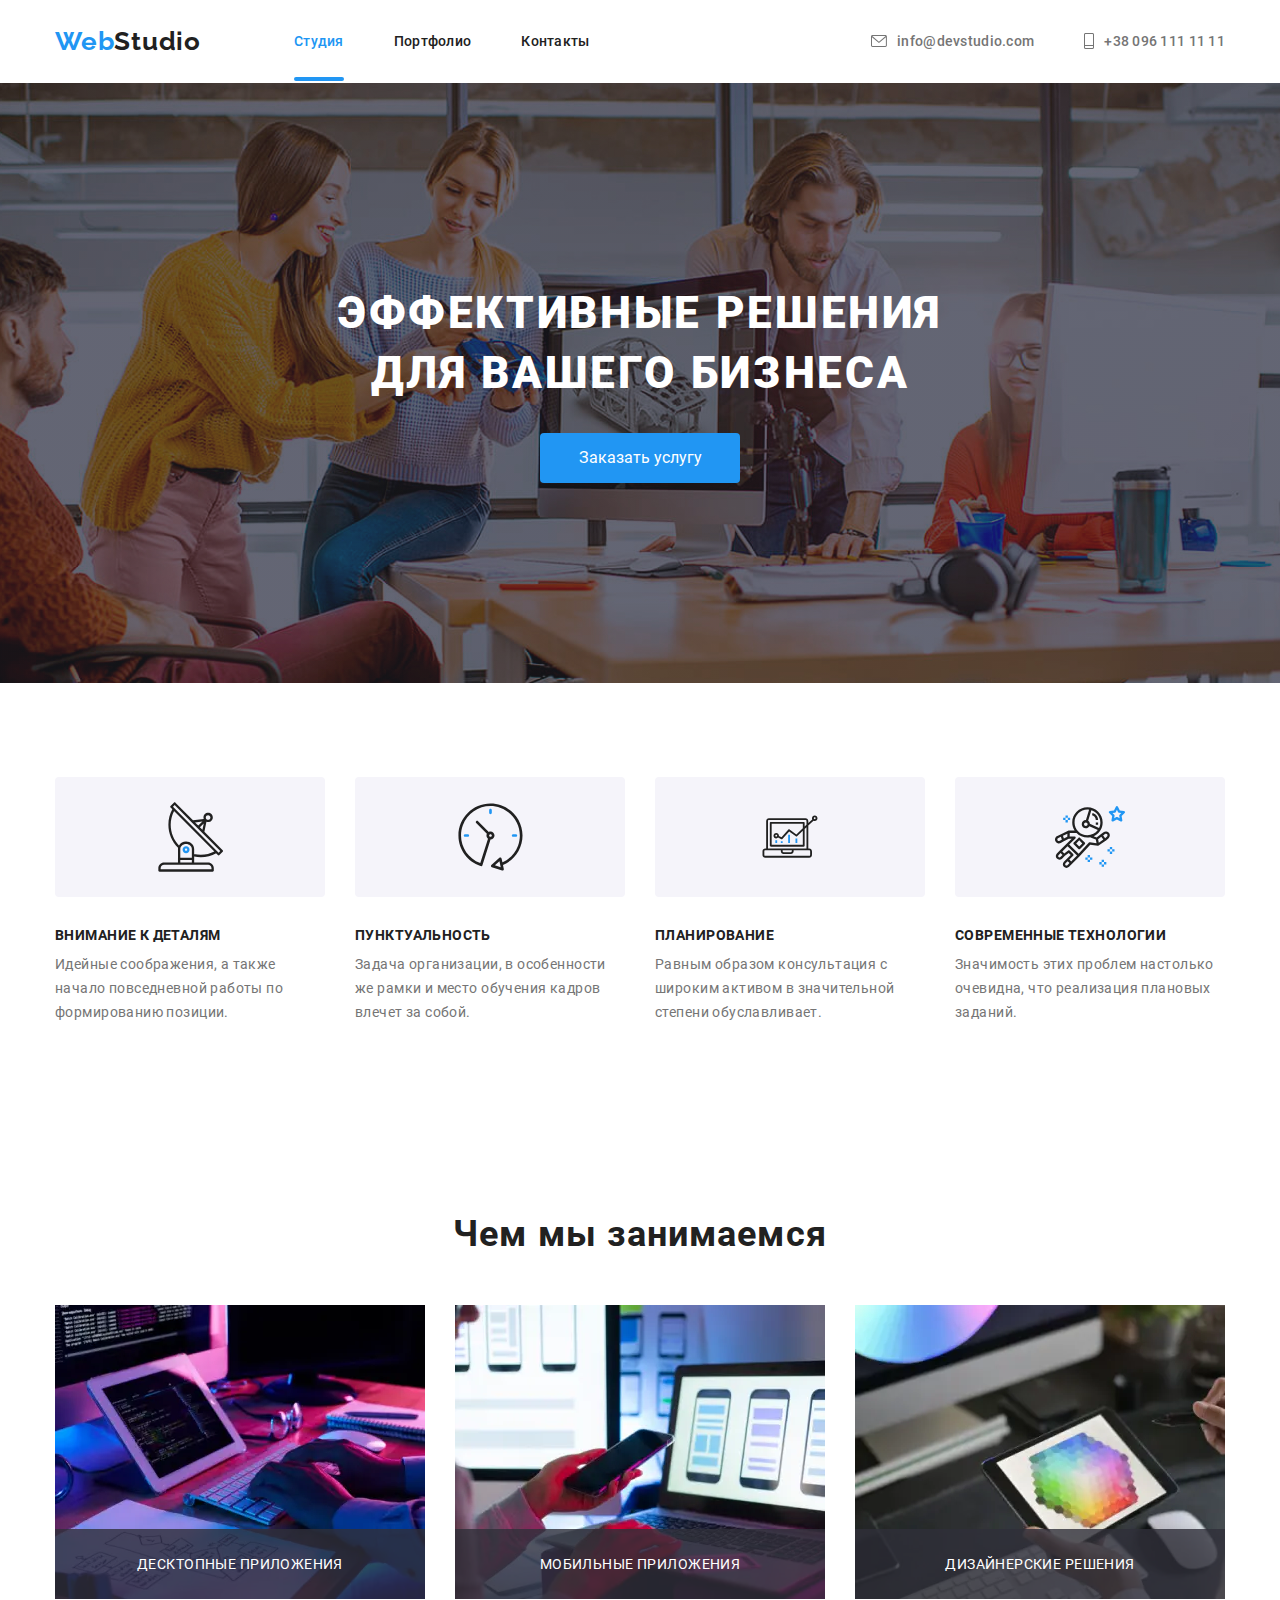
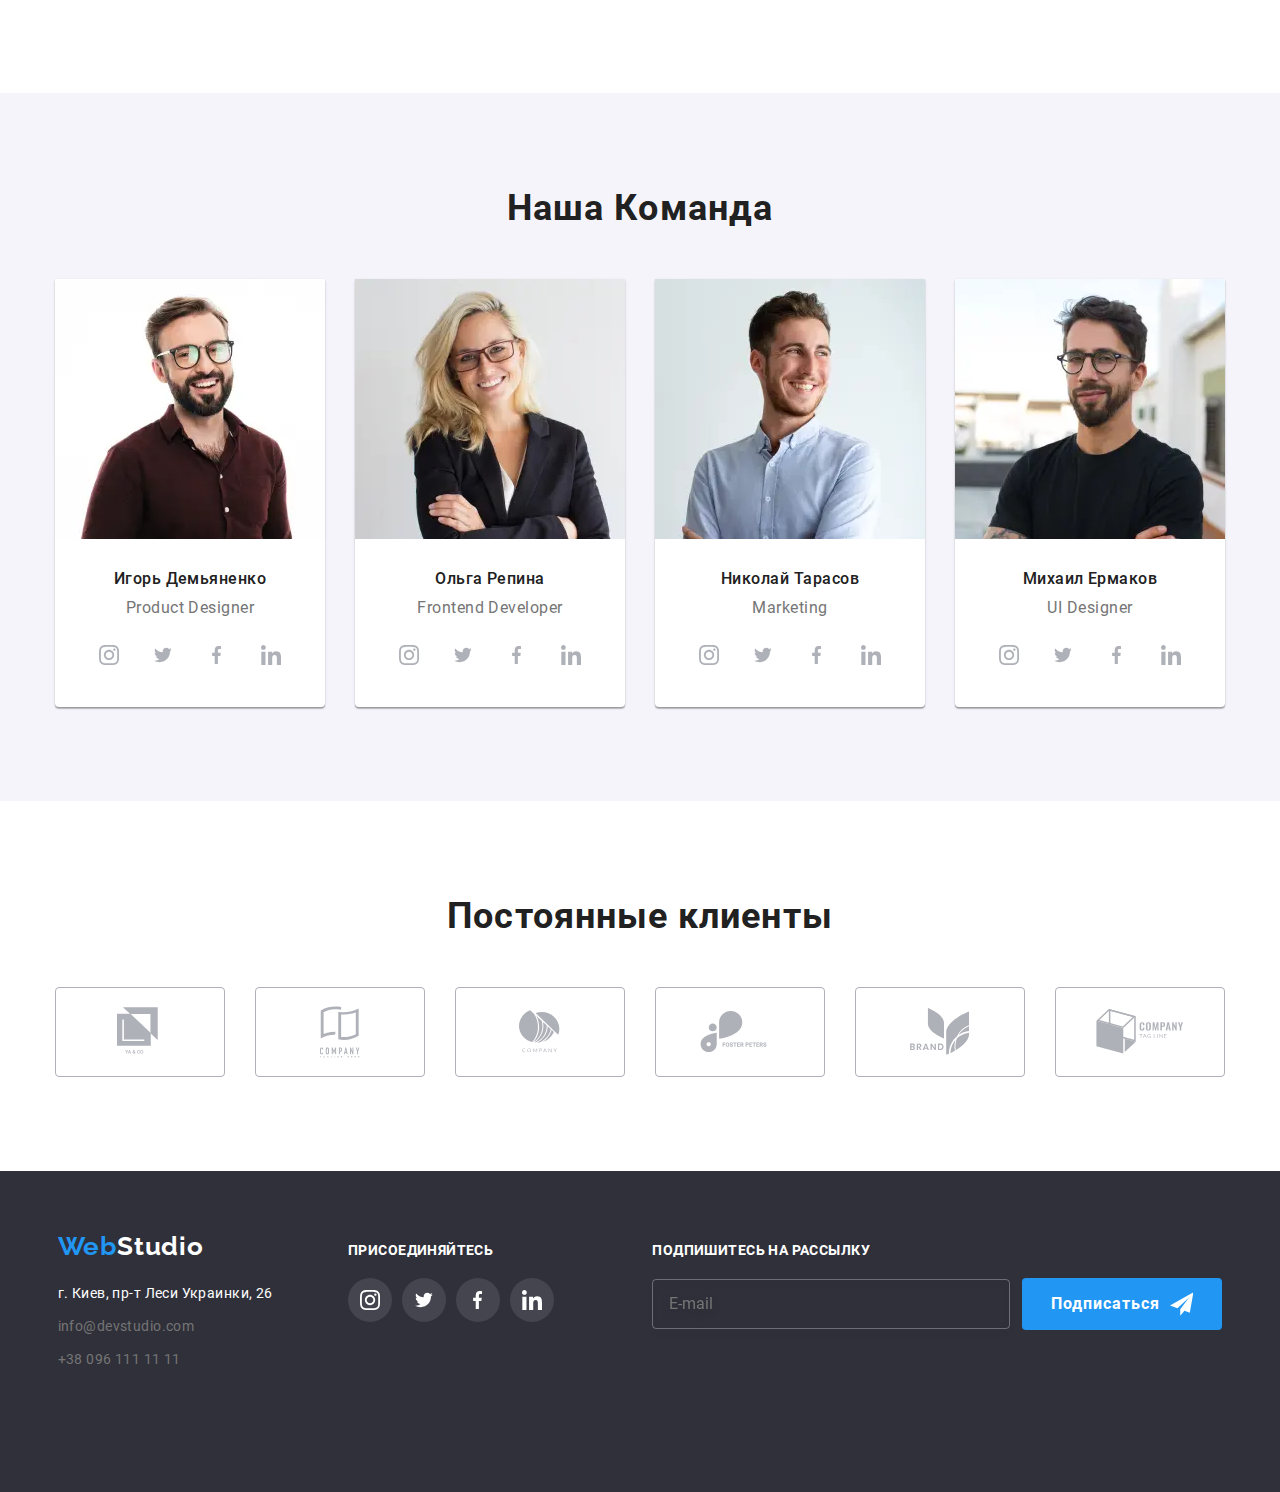
==== commit d0075747: "fixed bugs" ====
--- a/index.html
+++ b/index.html
@@ -237,9 +237,9 @@
                                     type="image/webp">
                                     <source srcset="./img/ourteam/team1-x1@768.jpg 1x, ./img/ourteam/team1-x2@768.jpg 2x" media="(min-width:768px)">
 
-                                    <source srcset="./img/ourteam/team1-x1@480.webp 1x, ./img/ourteam/team1-x2@480.webp 2x" media="(min-width:320px)"
+                                    <source srcset="./img/ourteam/team1-x1@480.webp 1x, ./img/ourteam/team1-x2@480.webp 2x" media="(min-width:480px)"
                                     type="image/webp">
-                                    <source srcset="./img/ourteam/team1-x1@480.jpg 1x, ./img/ourteam/team1-x2@480.jpg 2x" media="(min-width:320px)">
+                                    <source srcset="./img/ourteam/team1-x1@480.jpg 1x, ./img/ourteam/team1-x2@480.jpg 2x" media="(min-width:480x)">
 
                                     <img class="team-list__img-range" src="./img/ourteam/team1-x1@480.jpg" alt="Игорь-Демьяненко">
                                 </picture>
@@ -292,9 +292,9 @@
                                 type="image/webp">
                                 <source srcset="./img/ourteam/team2-x1@768.jpg 1x, ./img/ourteam/team2-x2@768.jpg 2x" media="(min-width:768px)">
                                     
-                                <source srcset="./img/ourteam/team2-x1@480.webp 1x, ./img/ourteam/team2-x2@480.webp 2x" media="(min-width:320px)"
+                                <source srcset="./img/ourteam/team2-x1@480.webp 1x, ./img/ourteam/team2-x2@480.webp 2x" media="(min-width:480x)"
                                 type="image/webp">
-                                <source srcset="./img/ourteam/team2-x1@480.jpg 1x, ./img/ourteam/team2-x2@480.jpg 2x" media="(min-width:320px)">
+                                <source srcset="./img/ourteam/team2-x1@480.jpg 1x, ./img/ourteam/team2-x2@480.jpg 2x" media="(min-width:480x)">
                                     <img class="team-list__img-range" src="./img/ourteam/team2-x1@480.jpg" alt="Ольга-Репина">
                                 </picture>
                                
@@ -344,9 +344,9 @@
                                         type="image/webp">
                                     <source srcset="./img/ourteam/team3-x1@768.jpg 1x, ./img/ourteam/team3-x2@768.jpg 2x" media="(min-width:768px)">
                                     
-                                    <source srcset="./img/ourteam/team3-x1@480.webp 1x, ./img/ourteam/team3-x2@480.webp 2x" media="(min-width:320px)"
+                                    <source srcset="./img/ourteam/team3-x1@480.webp 1x, ./img/ourteam/team3-x2@480.webp 2x" media="(min-width:480x)"
                                         type="image/webp">
-                                    <source srcset="./img/ourteam/team3-x1@480.jpg 1x, ./img/ourteam/team3-x2@480.jpg 2x" media="(min-width:320px)">
+                                    <source srcset="./img/ourteam/team3-x1@480.jpg 1x, ./img/ourteam/team3-x2@480.jpg 2x" media="(min-width:480x)">
                                     <img class="team-list__img-range" src="./img/ourteam/team3-x1@480.jpg" alt="Николай-Тарасов">
                                 </picture>
                                 
@@ -395,9 +395,9 @@
                                         type="image/webp">
                                     <source srcset="./img/ourteam/team4-x1@768.jpg 1x, ./img/ourteam/team4-x2@768.jpg 2x" media="(min-width:768px)">
                                     
-                                    <source srcset="./img/ourteam/team4-x1@480.webp 1x, ./img/ourteam/team4-x2@480.webp 2x" media="(min-width:320px)"
+                                    <source srcset="./img/ourteam/team4-x1@480.webp 1x, ./img/ourteam/team4-x2@480.webp 2x" media="(min-width:480x)"
                                         type="image/webp">
-                                    <source srcset="./img/ourteam/team4-x1@480.jpg 1x, ./img/ourteam/team4-x2@480.jpg 2x" media="(min-width:320px)">
+                                    <source srcset="./img/ourteam/team4-x1@480.jpg 1x, ./img/ourteam/team4-x2@480.jpg 2x" media="(min-width:480x)">
                                     <img class="team-list__img-range" src="./img/ourteam/team4-x1@480.jpg" alt="Михаил-Ермаков">
                                 </picture>
                                
--- a/css/main.min.css
+++ b/css/main.min.css
@@ -2,5 +2,5 @@
     to right,
     rgba(47, 48, 58, 0.4),
     rgba(47, 48, 58, 0.4)
-  );--hero-btn-shadow: box-shadow 0px 4px 4px rgba(0, 0, 0, 0.15);--product-work__container-bgc: rgba(47, 48, 58, 0.8);--main-font-roboto: roboto, sans-serif;--logo-font-releway: raleway, sans-serif}.visually-hidden{position:absolute !important;clip:rect(1px 1px 1px 1px);clip:rect(1px, 1px, 1px, 1px);padding:0 !important;border:0 !important;height:1px !important;width:1px !important;overflow:hidden}.list{list-style:none}.link{text-decoration:none}img{display:block;max-width:100%;height:auto}h1,h2,h3,h4,h5,h6,p{margin:0}ul,ol{margin:0;padding:0}link{text-decoration:none}.qualities,.product-work,.team-section,.portfolio-section,.clients{padding-top:60px;padding-bottom:60px}@media screen and (min-width: 1200px){.qualities,.product-work,.team-section,.portfolio-section,.clients{padding-top:94px;padding-bottom:94px}}body{background-color:#ffffff;color:var(--general-color-text);font-family:var(--main-font-roboto);letter-spacing:0.03em}button{font-family:inherit}.container-centering{width:100%;text-align:center;padding:0 15px}.page-header .container-centering{display:flex;justify-content:space-between;align-items:center}.container-centering__hero{max-width:696px}@media screen and (min-width: 480px){.container-centering{width:450px;margin:0 auto}}@media screen and (min-width: 768px){.container-centering{width:738px}}@media screen and (min-width: 1200px){.container-centering{width:1200px}}.hero__title{font-size:26px;font-weight:900;line-height:1.615;letter-spacing:.06em;color:var(--text-title-white);text-transform:uppercase;margin-top:0px;margin-bottom:30px}@media screen and (min-width: 1200px){.hero__title{font-size:44px;font-weight:900;line-height:1.364;letter-spacing:.06em}}.product-work__title,.team-section__title,.clients__title{color:var(--title-text-color);text-align:center}@media screen and (min-width: 320px){.product-work__title,.team-section__title,.clients__title{margin-top:0px;margin-bottom:30px;font-size:28px;font-weight:700;line-height:1.179;letter-spacing:.03em}}@media screen and (min-width: 1200px){.product-work__title,.team-section__title,.clients__title{font-size:36px;font-weight:700;line-height:1.167;letter-spacing:.03em;margin-top:0px;margin-bottom:50px}}.social-ft__title,.subscribe__title{display:inline-block;font-size:14px;font-weight:700;line-height:1.143;letter-spacing:.03em;text-transform:uppercase;color:var(--text-title-white);margin-bottom:20px}.form__title{display:block;width:100%;font-size:20px;font-weight:700;line-height:1.15;letter-spacing:.03em;text-align:center;color:var(--title-text-color);margin-bottom:30px}.portfolio__card-title{color:var(--title-text-color);font-size:18px;font-weight:700;line-height:2;letter-spacing:.06em;margin-bottom:4px;margin-top:0}.qualities-list__title{font-size:14px;font-weight:700;line-height:1.143;letter-spacing:.03em;text-transform:uppercase;color:var(--title-text-color);margin-top:30px;margin-bottom:10px}.logo{font-size:24px;font-weight:700;line-height:1.167;letter-spacing:.03em;color:#212121;font-family:var(--logo-font-releway);font-style:normal;text-decoration:none;animation-duration:2000ms}@media screen and (min-width: 1200px){.logo{font-size:26px;font-weight:700;line-height:1.192;letter-spacing:.03em}}.logo:hover,.logo:focus{color:var(--accent-color)}.logo__icon{color:var(--accent-color)}.navigation__logo-padding{padding-top:16px;padding-bottom:16px}@media screen and (min-width: 768px){.navigation__logo-padding{padding-top:26px;padding-bottom:26px}}.logo__icon-ft{color:var(--text-title-white)}.footer__logo{display:inline-block;margin-top:0px;margin-bottom:20px}.social-list{display:flex;justify-content:center}.social-list__item{width:44px;height:44px}.social-list__item:not(:last-child){margin-right:10px}.social-list__link{display:flex;justify-content:center;align-items:center;width:100%;height:100%;color:var(--social-icon);border-radius:50%;transition:color var(--timing-function) var(--timing250ms),background-color var(--timing-function) var(--timing250ms)}.social-list__link:hover,.social-list__link:focus{background-color:var(--accent-color);color:var(--text-title-white)}.social-list__social-icon{fill:currentColor}.social-ft{display:flex;justify-content:center}@media screen and (min-width: 1200px){.social-ft{display:flex}}.social-ft__range{margin-bottom:60px}@media screen and (min-width: 768px){.social-ft__range{width:50%}}@media screen and (min-width: 1200px){.social-ft__range{margin-right:93px;width:auto}}.social-ft__item{width:44px;height:44px}.social-ft__item:not(:last-child){margin-right:10px}.social-ft__link{display:flex;justify-content:center;align-items:center;width:100%;height:100%;background-color:rgba(255,255,255,0.1);color:var(--text-title-white);border-radius:50%;transition:background-color var(--timing-function) var(--timing250ms)}.social-ft__link:hover,.social-ft__link:focus{background-color:var(--accent-color)}.social-ft__icon{fill:currentColor}.contacts-list{display:none;margin-left:auto}@media screen and (min-width: 768px){.contacts-list{display:inline-block;font-size:12px;font-weight:500;line-height:1.167;letter-spacing:.02em}}@media screen and (min-width: 1200px){.contacts-list{display:flex;font-size:14px;font-weight:500;line-height:1.143;letter-spacing:.02em}}@media screen and (max-width: 1199px){.contacts-list__item:first-child{margin-bottom:10px}}@media screen and (min-width: 1200px){.contacts-list__item:not(:last-child){margin-right:50px}}.contacts-list__link{display:flex;align-items:center;color:var(--general-color-text);text-decoration:none;transition:color var(--timing-function) var(--timing250ms)}@media screen and (min-width: 1200px){.contacts-list__link{padding-top:24px;padding-bottom:25px}}.contacts-list__link:hover,.contacts-list__link:focus{color:var(--accent-color)}.contacts-list__icon-tel,.contacts-list__icon-mail{margin-right:8px;fill:currentColor}@media screen and (min-width: 1200px){.contacts-list__icon-tel,.contacts-list__icon-mail{margin-right:10px}}@media screen and (min-width: 768px){.contacts-list__icon-mail{width:14px;height:10px}}@media screen and (min-width: 1200px){.contacts-list__icon-mail{width:16px;height:12px}}@media screen and (min-width: 768px){.contacts-list__icon-tel{width:10px;height:14px}}@media screen and (min-width: 1200px){.contacts-list__icon-tel{width:10px;height:16px}}.contacts-ft__address{color:var(--text-title-white);font-style:normal;font-size:14px;font-weight:400;line-height:1.714;letter-spacing:.03em;margin-bottom:9px;margin-top:0px}@media screen and (max-width: 1199px){.contacts-ft__address{margin-bottom:8px}}.contacts-ft__info{color:var(--general-color-text);font-style:normal;font-size:14px;font-weight:400;line-height:1.714;letter-spacing:.03em;text-decoration:none}.contacts-ft__item:first-child{display:block;margin-bottom:9px}@media screen and (max-width: 1199px){.contacts-ft__item:first-child:first-child{margin-bottom:8px}}.modal__close{display:flex;justify-content:center;align-items:center;position:absolute;top:6px;right:8px;padding:0;width:30px;height:30px;background-color:var(--text-title-white);border:1px solid rgba(0,0,0,0.1);border-radius:50%;cursor:pointer;transition:var(--timing250ms) var(--timing-function)}.modal__icon-close{transition:var(--timing250ms) var(--timing-function)}.modal__icon-close:hover,.modal__icon-close:focus{fill:var(--accent-color)}.form__send-btn{width:200px;display:block;font-size:16px;font-weight:700;line-height:1.875;letter-spacing:.03em;display:flex;justify-content:center;align-self:center;letter-spacing:0.06em;color:var(--text-title-white);background-color:var(--accent-color);padding:10px 55px;border-radius:4px;cursor:pointer;border:transparent;transition:box-shadow var(--timing-function) var(--timing250ms)}.form__send-btn:hover,.form__send-btn:focus{box-shadow:0px 4px 4px rgba(0,0,0,0.15)}.subscribe__btn{font-size:16px;font-weight:700;line-height:1.875;letter-spacing:.06em;display:flex;justify-content:center;align-items:center;color:var(--text-title-white);background-color:var(--accent-color);border:1px solid transparent;border-radius:4px;padding:10px 28px;cursor:pointer;transition:box-shadow var(--timing250ms) var(--timing-function);width:200px}@media screen and (max-width: 1199px){.subscribe__btn{margin-top:20px}}.subscribe__btn:hover,.subscribe__btn:focus{box-shadow:0px 4px 4px rgba(0,0,0,0.15)}.subscribe__icon-send{fill:currentColor;margin-left:10px}@media screen and (min-width: 320px){.subscribe__form{display:flex;flex-direction:column;align-items:center}}@media screen and (min-width: 320px){.subscribe__form{width:100%}}@media screen and (min-width: 1200px){.subscribe__form{display:flex;flex-direction:row;width:auto}}.subscribe__input{background-color:transparent;padding-top:15px;padding-bottom:15px;padding-left:16px;border:1px solid rgba(255,255,255,0.3);filter:drop-shadow(0px 4px 4px rgba(0,0,0,0.15));border-radius:4px;cursor:pointer;color:var(--text-title-white);outline:none}@media screen and (min-width: 320px){.subscribe__input{width:100%}}@media screen and (min-width: 768px){.subscribe__input{width:450px}}@media screen and (min-width: 1200px){.subscribe__input{width:358px;margin-right:12px}}.filter-list{display:flex;flex-wrap:wrap;margin-bottom:40px}@media screen and (min-width: 768px){.filter-list{margin-bottom:30px;justify-content:center}}@media screen and (min-width: 1200px){.filter-list{margin-bottom:50px;justify-content:center}}.filter-list__btn{color:var(--title-text-color);background-color:var(--bgc-team);font-size:16px;font-weight:500;line-height:1.625;letter-spacing:.03em;display:inline-block;border:1px solid transparent;border-radius:4px;padding:6px 22px;cursor:pointer;transition:color var(--timing-function) var(--timing250ms),background-color var(--timing-function) var(--timing250ms)}.filter-list__btn:hover,.filter-list__btn:focus{background-color:var(--accent-color);color:var(--text-title-white);box-shadow:0px 3px 1px rgba(0,0,0,0.1),0px 1px 2px rgba(0,0,0,0.08),0px 2px 2px rgba(0,0,0,0.12)}.filter-list__item:not(:last-child){margin-right:8px}@media screen and (max-width: 767px){.filter-list__item:not(:last-child):nth-child(-n+3){margin-bottom:15px}}@media screen and (min-width: 768px){.page-header__border-portfolio{border-bottom:1px solid #ececec}}.hero{background-color:var(--background-color-blue);text-align:center;padding-top:118px;padding-bottom:118px}@media screen and (min-width: 1200px){.hero{padding-top:200px;padding-bottom:200px}}.hero__overlay{max-width:480px;height:400px;margin-left:auto;margin-right:auto;background-position:center;background-repeat:no-repeat;background-image:var(--overlay-gradient),url("../img/hero/hero-x1@480.jpg");background-size:cover}@media screen and (min-device-pixel-ratio: 2), screen and (min-resolution: 192dpi), screen and (min-resolution: 2dppx){.hero__overlay{background-image:url("../img/hero/hero-x2@480.jpg")}}@media screen and (min-width: 768px){.hero__overlay{max-width:768px;background-image:var(--overlay-gradient),url("../img/hero/hero-x1@768.jpg")}}@media screen and (min-width: 768px) and (min-device-pixel-ratio: 2), screen and (min-width: 768px) and (min-resolution: 192dpi), screen and (min-width: 768px) and (min-resolution: 2dppx){.hero__overlay{background-image:url("../img/hero/hero-x2@768.jpg")}}@media screen and (min-width: 1200px){.hero__overlay{max-width:1600px;height:600px;background-image:var(--overlay-gradient),url("../img/hero/hero-x1@1200.jpg")}}@media screen and (min-width: 1200px) and (min-device-pixel-ratio: 2), screen and (min-width: 1200px) and (min-resolution: 192dpi), screen and (min-width: 1200px) and (min-resolution: 2dppx){.hero__overlay{background-image:url("../img/hero/hero-x2@1200.jpg")}}@media screen and (max-width: 767px){.site-nav{display:none}.mobile-menu{position:absolute;z-index:1;top:0;left:50%;transform:translateX(-50%) translateY(-100%);width:100%;max-width:480px;height:100vh;background-color:var(--text-title-white);padding:48px 40px;transition:var(--timing250ms) var(--timing-function);display:flex;flex-direction:column;justify-content:space-between;align-items:flex-start}.mobile-menu.is-open{transform:translateX(-50%) translateY(0%)}.mobile-menu__btn-close,.mobile-menu__burger-btn{background-color:transparent;border:none;padding:0}.mobile-menu__icon-close,.mobile-menu__burger-icon{width:24px;height:16px;fill:#000000}.mobile-menu__btn-close{position:absolute;top:8px;right:8px}.mobile-menu__item:not(:last-child){margin-bottom:32px}.mobile-menu__link{font-size:40px;font-weight:500;line-height:1.175;letter-spacing:.02em;color:var(--title-text-color)}}@media screen and (max-width: 767px) and (max-width: 480px){.mobile-menu__link{font-size:27px;font-weight:500;line-height:1.148;letter-spacing:.02em}}@media screen and (max-width: 767px){.mobile-menu__link:hover,.mobile-menu__link:focus{color:var(--accent-color)}.contact-list-mob{margin-top:auto;margin-bottom:64px}.contact-list-mob__item:not(:last-child){margin-bottom:32px}.contact-list-mob__link-mail{font-size:24px;font-weight:500;line-height:1.167;letter-spacing:.02em;color:var(--general-color-text)}}@media screen and (max-width: 767px) and (max-width: 480px){.contact-list-mob__link-mail{font-size:16px;font-weight:500;line-height:1.188;letter-spacing:.02em}}@media screen and (max-width: 767px){.contact-list-mob__link-tel{font-size:34px;font-weight:500;line-height:1.176;letter-spacing:.02em;color:var(--accent-color);white-space:nowrap}}@media screen and (max-width: 767px) and (max-width: 480px){.contact-list-mob__link-tel{font-size:23px;font-weight:500;line-height:1.13;letter-spacing:.02em}}@media screen and (max-width: 767px){.social-mob{display:inline-flex;justify-content:flex-start}.social-mob__item:not(:last-child){border-right:1px solid rgba(33,33,33,0.2);margin-right:10px}.social-mob__link{display:block;font-size:18px;font-weight:500;line-height:1.222;letter-spacing:.02em;color:var(--accent-color);margin-right:10px}}@media screen and (max-width: 767px) and (max-width: 480px){.social-mob__link{font-size:12px;font-weight:500;line-height:1.083;letter-spacing:.02em}}@media screen and (min-width: 768px){.mobile-menu__burger-btn{display:none}.mobile-menu{display:none}.site-nav{display:flex}}@media screen and (min-width: 768px) and (min-width: 768px){.site-nav{margin-left:88px}}@media screen and (min-width: 768px) and (min-width: 1200px){.site-nav{margin-left:93px}}@media screen and (min-width: 768px){.site-nav__link{display:block;position:relative;color:var(--title-text-color);font-size:14px;font-weight:500;line-height:1.143;letter-spacing:.02em;text-decoration:none;padding-top:32px;padding-bottom:32px;transition:color var(--timing-function) var(--timing250ms)}.site-nav__link--current::after{content:"";display:block;width:100%;height:4px;background-color:var(--accent-color);position:absolute;left:0;bottom:0;border-radius:2px;transition:var(--timing250ms) var(--timing-function)}.site-nav__link--current:hover::after{transform:scaleX(1.5)}.site-nav__link:hover,.site-nav__link:focus{color:var(--accent-color)}.site-nav__link--current{color:var(--accent-color);text-decoration:none;font-size:14px;font-weight:500;line-height:1.143;letter-spacing:.02em}.site-nav__item:not(:last-child){margin-right:50px}}.navigation{display:flex;justify-content:center;align-items:center}@media screen and (min-width: 768px){.qualities-list{display:flex;flex-wrap:wrap;margin:-15px}}.qualities-list__item{width:100%;text-align:left}@media screen and (min-width: 768px){.qualities-list__item{width:calc((100% - 2 * 30px) / 2);margin:15px}}@media screen and (min-width: 1200px){.qualities-list__item{width:calc((100% - 4 * 30px) / 4);margin:15px}}@media screen and (max-width: 767px){.qualities-list__item:not(:last-child){margin-bottom:30px}}.qualities-list__icon{display:flex;justify-content:center;align-items:center;background-color:var(--bgc-team);border-radius:4px;width:100%;height:120px;text-align:center}.qualities-list__text{font-size:14px;font-weight:400;line-height:1.714;letter-spacing:.03em;margin-top:0;margin-bottom:0}@media screen and (max-width: 1199px){.product-work{display:none}}.product-work__list{display:flex;margin:-15px}.product-work__item{position:relative;margin:15px}.product-work__container{position:absolute;left:0px;bottom:0px;padding:27px 82px;background:var(--product-work__container-bgc);width:100%}.product-work__info{font-size:14px;font-weight:400;line-height:1.143;letter-spacing:.03em;text-align:center;text-transform:uppercase;margin-top:0px;margin-bottom:0px;color:var(--text-title-white)}.team-section{background-color:var(--bgc-team)}@media screen and (min-width: 768px){.team-list{display:flex;flex-wrap:wrap;margin:-15px}}.team-list__item{background-color:#fff;width:100%;margin:15px;box-shadow:0px 1px 3px rgba(0,0,0,0.12),0px 1px 1px rgba(0,0,0,0.14),0px 2px 1px rgba(0,0,0,0.2);border-radius:0px 0px 4px 4px}@media screen and (min-width: 320px){.team-list__item{margin:0 0 30px}}@media screen and (min-width: 768px){.team-list__item{width:calc((100% - 2 * 30px) / 2);margin:15px}}@media screen and (min-width: 1200px){.team-list__item{width:calc((100% - 4 * 30px) / 4);margin:15px}}.team-list__img-range{margin-top:0px;margin-bottom:0px}@media screen and (min-width: 320px){.team-list__packing-studio{padding:23px 30px 18px}}@media screen and (min-width: 480px){.team-list__packing-studio{padding:30px 122px 24px}}@media screen and (min-width: 768px){.team-list__packing-studio{padding:30px 74px 24px}}@media screen and (min-width: 1200px){.team-list__packing-studio{padding:30px 32px}}.team-list__member{font-size:16px;font-weight:500;line-height:1.188;letter-spacing:.03em;color:var(--title-text-color);margin-top:0px;margin-bottom:10px}.team-list__function{font-weight:400;font-size:16px;line-height:1.19;margin-top:0px;margin-bottom:16px}@media screen and (min-width: 360px){.clients-list{display:flex;flex-wrap:wrap;margin:-15px}}.clients-list__item{width:100%;height:90px;margin:15px}@media screen and (max-width: 479px){.clients-list__item{margin:0;margin-bottom:30px}}@media screen and (min-width: 480px){.clients-list__item{width:calc((100% - 2 * 30px) / 2)}}@media screen and (min-width: 480px) and (min-width: 768px){.clients-list__item{width:calc((100% - 3 * 30px) / 3)}}@media screen and (min-width: 480px) and (min-width: 768px) and (min-width: 1200px){.clients-list__item{width:calc((100% - 6 * 30px) / 6)}}.clients-list__link{display:flex;justify-content:center;align-items:center;color:var(--social-icon);width:100%;height:100%;border:1px solid #afb1b8;border-radius:4px;transition:color var(--timing-function) var(--timing250ms),border var(--timing-function) var(--timing250ms)}.clients-list__link:hover,.clients-list__link:focus{color:var(--accent-color);border:1px solid var(--accent-color);border-radius:4px}.clients-list__icon{fill:currentColor}.portfolio{display:flex;flex-wrap:wrap;padding:10px}@media screen and (min-width: 767px){.portfolio{margin:-15px}}@media screen and (min-width: 320px){.portfolio__card{margin:0 0 30px}}@media screen and (min-width: 768px){.portfolio__card{width:calc((100% - 2 * 30px) / 2);margin:15px}}@media screen and (min-width: 1200px){.portfolio__card{width:calc((100% - 3 * 30px) / 3);margin:15px;border:1px solid #eeeeee}}.portfolio__link{display:block;text-decoration:none}.portfolio__link:hover,.portfolio__link:focus{box-shadow:0px 1px 1px rgba(0,0,0,0.12),0px 4px 4px rgba(0,0,0,0.06),1px 4px 6px rgba(0,0,0,0.16)}.portfolio__link:visited{color:var(--general-color-text)}.portfolio__container{position:relative;overflow:hidden}.portfolio__text-container{display:block;position:absolute;top:0;left:0;padding:63px 24px;width:100%;height:100%;transition:var(--timing250ms) var(--timing-function);transform:translateY(100%);background-color:var(--bgc-portfolio-text)}.portfolio__card:hover .portfolio__text-container{transform:translateY(0%)}.portfolio__text{text-align:left;position:absolute;margin-bottom:0px;margin-top:0px;font-weight:400;font-size:18px;line-height:1.56;color:var(--text-title-white)}.portfolio__packing{padding:20px 24px;text-align:left}.portfolio__card-text{font-weight:400;font-size:16px;line-height:1.87;margin:0}.footer{background-color:var(--background-color-blue);padding-top:60px;padding-bottom:60px}@media screen and (min-width: 768px){.footer__align{display:flex;flex-wrap:wrap;justify-content:space-around}}@media screen and (min-width: 1200px){.footer__align{display:flex;align-items:baseline;text-align:left;margin-bottom:0px}}@media screen and (min-width: 320px){.footer__range{margin-bottom:60px}}@media screen and (min-width: 768px){.footer__range{width:50%}}@media screen and (min-width: 1200px){.footer__range{margin-right:70px;width:auto}}.backdrop{position:fixed;top:0;left:0;width:100%;height:100%;opacity:1;background:rgba(0,0,0,0.2);transition:opacity var(--timing250ms) var(--timing-function)}.is-hidden{opacity:0;pointer-events:none}.modal{display:block;position:absolute;top:50%;left:50%;transform:translate(-50%, -50%) scale(1);background-color:var(--text-title-white);transition:opacity var(--timing250ms) var(--timing-function);padding:40px}@media screen and (max-width: 767px){.modal{width:90%;max-width:450px;height:95%;overflow:scroll}}@media screen and (min-width: 768px){.modal{width:90%;max-width:450px;height:95%;overflow:scroll}}@media screen and (min-width: 1200px){.modal{width:528px}}.modal__button{color:var(--text-title-white);background-color:var(--accent-color);display:inline-block;box-shadow:var(--hero-btn-shadow);border:1px solid transparent;border-radius:4px;padding:10px 32px;cursor:pointer;min-width:200px}.form{display:flex;flex-direction:column}.form__field{position:relative;text-align:left;margin-bottom:28px}.form__field:focus-within .form__icon-name{fill:var(--accent-color)}.form__field:focus-within .form__label{transform:translateY(-40px) translateX(-40px)}.form__label{position:absolute;top:50%;left:40px;transform:translateY(-50%);display:block;width:100%;font-size:12px;font-weight:400;line-height:1.167;letter-spacing:.01em;cursor:pointer;transition:var(--timing250ms) var(--timing-function)}.form__icon-name{position:absolute;top:48%;left:15px;transform:translateY(-50%);transition:var(--timing250ms) var(--timing-function)}.form__input{width:100%;margin:0px;padding-top:14px;padding-bottom:14px;padding-left:41px;border:var(--border-modal);border-radius:4px;font-family:inherit;cursor:pointer;transition:border var(--timing250ms) var(--timing-function)}.form__input:focus{border:1px solid #2196f3;outline:none}.form__input:not(:placeholder-shown)+.form__input__label{transform:translateY(-40px) translateX(-40px)}.form__comments-title{display:inline-block;font-size:12px;font-weight:400;line-height:1.167;letter-spacing:.01em}.form__comments{display:block;width:100%;height:100%;height:120px;padding:12px 16px;resize:none;border:var(--border-modal);border-radius:4px;font-family:inherit;margin-top:4px;margin-bottom:20px;cursor:pointer;transition:border var(--timing250ms) var(--timing-function)}.form__comments::placeholder{font-size:14px;font-weight:400;line-height:1.143;letter-spacing:.01em;color:rgba(117,117,117,0.5)}.form__comments:focus{border:1px solid #2196f3;outline:none}.form__policy{margin-bottom:30px}.form__policy::before{display:inline-block;content:"";width:16px;height:15px;border:2px solid var(--title-text-color);border-radius:2px;margin-right:8px;cursor:pointer;transition:var(--timing250ms) var(--timing-function)}.form__terms{color:var(--accent-color);font-size:14px;font-weight:400;line-height:1.714;letter-spacing:.03em}.form__checkbox:checked+.form__policy::before{background-color:var(--accent-color);border:transparent;background-image:url(../img/modal-form/check.svg);background-repeat:no-repeat;background-size:contain;background-position:center;transition:border var(--timing-function) var(--timing250ms)}.form__checkbox:focus+.form__policy::before{border:2px solid var(--accent-color);border-radius:2px}
+  );--hero-btn-shadow: box-shadow 0px 4px 4px rgba(0, 0, 0, 0.15);--product-work__container-bgc: rgba(47, 48, 58, 0.8);--main-font-roboto: roboto, sans-serif;--logo-font-releway: raleway, sans-serif}.visually-hidden{position:absolute !important;clip:rect(1px 1px 1px 1px);clip:rect(1px, 1px, 1px, 1px);padding:0 !important;border:0 !important;height:1px !important;width:1px !important;overflow:hidden}.list{list-style:none}.link{text-decoration:none}img{display:block;max-width:100%;height:auto}h1,h2,h3,h4,h5,h6,p{margin:0}ul,ol{margin:0;padding:0}link{text-decoration:none}.qualities,.product-work,.team-section,.portfolio-section,.clients{padding-top:60px;padding-bottom:60px}@media screen and (min-width: 1200px){.qualities,.product-work,.team-section,.portfolio-section,.clients{padding-top:94px;padding-bottom:94px}}body{background-color:#ffffff;color:var(--general-color-text);font-family:var(--main-font-roboto);letter-spacing:0.03em}button{font-family:inherit}.container-centering{width:100%;text-align:center;padding:0 15px}.page-header .container-centering{display:flex;justify-content:space-between;align-items:center}.container-centering__hero{max-width:696px}@media screen and (min-width: 480px){.container-centering{width:480px;margin:0 auto}}@media screen and (min-width: 768px){.container-centering{width:738px}}@media screen and (min-width: 1200px){.container-centering{width:1200px}}.hero__title{font-size:26px;font-weight:900;line-height:1.615;letter-spacing:.06em;color:var(--text-title-white);text-transform:uppercase;margin-top:0px;margin-bottom:30px}@media screen and (min-width: 1200px){.hero__title{font-size:44px;font-weight:900;line-height:1.364;letter-spacing:.06em}}.product-work__title,.team-section__title,.clients__title{color:var(--title-text-color);text-align:center}@media screen and (min-width: 320px){.product-work__title,.team-section__title,.clients__title{margin-top:0px;margin-bottom:30px;font-size:28px;font-weight:700;line-height:1.179;letter-spacing:.03em}}@media screen and (min-width: 1200px){.product-work__title,.team-section__title,.clients__title{font-size:36px;font-weight:700;line-height:1.167;letter-spacing:.03em;margin-top:0px;margin-bottom:50px}}.social-ft__title,.subscribe__title{display:inline-block;font-size:14px;font-weight:700;line-height:1.143;letter-spacing:.03em;text-transform:uppercase;color:var(--text-title-white);margin-bottom:20px}.form__title{display:block;width:100%;font-size:20px;font-weight:700;line-height:1.15;letter-spacing:.03em;text-align:center;color:var(--title-text-color);margin-bottom:30px}.portfolio__card-title{color:var(--title-text-color);font-size:18px;font-weight:700;line-height:2;letter-spacing:.06em;margin-bottom:4px;margin-top:0}.qualities-list__title{font-size:14px;font-weight:700;line-height:1.143;letter-spacing:.03em;text-transform:uppercase;color:var(--title-text-color);margin-top:30px;margin-bottom:10px}@media screen and (max-width: 767px){.qualities-list__title{text-align:center}}.logo{font-size:24px;font-weight:700;line-height:1.167;letter-spacing:.03em;color:#212121;font-family:var(--logo-font-releway);font-style:normal;text-decoration:none;animation-duration:2000ms}@media screen and (min-width: 1200px){.logo{font-size:26px;font-weight:700;line-height:1.192;letter-spacing:.03em}}.logo:hover,.logo:focus{color:var(--accent-color)}.logo__icon{color:var(--accent-color)}.navigation__logo-padding{padding-top:16px;padding-bottom:16px}@media screen and (min-width: 768px){.navigation__logo-padding{padding-top:26px;padding-bottom:26px}}.logo__icon-ft{color:var(--text-title-white)}.footer__logo{display:inline-block;margin-top:0px;margin-bottom:20px}.social-list{display:flex;justify-content:center}.social-list__item{width:44px;height:44px}.social-list__item:not(:last-child){margin-right:10px}.social-list__link{display:flex;justify-content:center;align-items:center;width:100%;height:100%;color:var(--social-icon);border-radius:50%;transition:color var(--timing-function) var(--timing250ms),background-color var(--timing-function) var(--timing250ms)}.social-list__link:hover,.social-list__link:focus{background-color:var(--accent-color);color:var(--text-title-white)}.social-list__social-icon{fill:currentColor}.social-ft{display:flex;justify-content:center}@media screen and (min-width: 1200px){.social-ft{display:flex}}.social-ft__range{margin-bottom:60px}@media screen and (min-width: 768px){.social-ft__range{width:50%}}@media screen and (min-width: 1200px){.social-ft__range{margin-right:93px;width:auto}}.social-ft__item{width:44px;height:44px}.social-ft__item:not(:last-child){margin-right:10px}.social-ft__link{display:flex;justify-content:center;align-items:center;width:100%;height:100%;background-color:rgba(255,255,255,0.1);color:var(--text-title-white);border-radius:50%;transition:background-color var(--timing-function) var(--timing250ms)}.social-ft__link:hover,.social-ft__link:focus{background-color:var(--accent-color)}.social-ft__icon{fill:currentColor}.contacts-list{display:none;margin-left:auto}@media screen and (min-width: 768px){.contacts-list{display:inline-block;font-size:12px;font-weight:500;line-height:1.167;letter-spacing:.02em}}@media screen and (min-width: 1200px){.contacts-list{display:flex;font-size:14px;font-weight:500;line-height:1.143;letter-spacing:.02em}}@media screen and (max-width: 1199px){.contacts-list__item:first-child{margin-bottom:10px}}@media screen and (min-width: 1200px){.contacts-list__item:not(:last-child){margin-right:50px}}.contacts-list__link{display:flex;align-items:center;color:var(--general-color-text);text-decoration:none;transition:color var(--timing-function) var(--timing250ms)}@media screen and (min-width: 1200px){.contacts-list__link{padding-top:24px;padding-bottom:25px}}.contacts-list__link:hover,.contacts-list__link:focus{color:var(--accent-color)}.contacts-list__icon-tel,.contacts-list__icon-mail{margin-right:8px;fill:currentColor}@media screen and (min-width: 1200px){.contacts-list__icon-tel,.contacts-list__icon-mail{margin-right:10px}}@media screen and (min-width: 768px){.contacts-list__icon-mail{width:14px;height:10px}}@media screen and (min-width: 1200px){.contacts-list__icon-mail{width:16px;height:12px}}@media screen and (min-width: 768px){.contacts-list__icon-tel{width:10px;height:14px}}@media screen and (min-width: 1200px){.contacts-list__icon-tel{width:10px;height:16px}}.contacts-ft__address{color:var(--text-title-white);font-style:normal;font-size:14px;font-weight:400;line-height:1.714;letter-spacing:.03em;margin-bottom:9px;margin-top:0px}@media screen and (max-width: 1199px){.contacts-ft__address{margin-bottom:8px}}.contacts-ft__info{color:var(--general-color-text);font-style:normal;font-size:14px;font-weight:400;line-height:1.714;letter-spacing:.03em;text-decoration:none}.contacts-ft__item:first-child{display:block;margin-bottom:9px}@media screen and (max-width: 1199px){.contacts-ft__item:first-child:first-child{margin-bottom:8px}}.modal__close{display:flex;justify-content:center;align-items:center;position:absolute;top:6px;right:8px;padding:0;width:30px;height:30px;background-color:var(--text-title-white);border:1px solid rgba(0,0,0,0.1);border-radius:50%;cursor:pointer;transition:var(--timing250ms) var(--timing-function)}.modal__icon-close{transition:var(--timing250ms) var(--timing-function)}.modal__icon-close:hover,.modal__icon-close:focus{fill:var(--accent-color)}.form__send-btn{width:200px;display:block;font-size:16px;font-weight:700;line-height:1.875;letter-spacing:.03em;display:flex;justify-content:center;align-self:center;letter-spacing:0.06em;color:var(--text-title-white);background-color:var(--accent-color);padding:10px 55px;border-radius:4px;cursor:pointer;border:transparent;transition:box-shadow var(--timing-function) var(--timing250ms)}.form__send-btn:hover,.form__send-btn:focus{box-shadow:0px 4px 4px rgba(0,0,0,0.15)}.subscribe__btn{font-size:16px;font-weight:700;line-height:1.875;letter-spacing:.06em;display:flex;justify-content:center;align-items:center;color:var(--text-title-white);background-color:var(--accent-color);border:1px solid transparent;border-radius:4px;padding:10px 28px;cursor:pointer;transition:box-shadow var(--timing250ms) var(--timing-function);width:200px}@media screen and (max-width: 1199px){.subscribe__btn{margin-top:20px}}.subscribe__btn:hover,.subscribe__btn:focus{box-shadow:0px 4px 4px rgba(0,0,0,0.15)}.subscribe__icon-send{fill:currentColor;margin-left:10px}@media screen and (min-width: 320px){.subscribe__form{display:flex;flex-direction:column;align-items:center}}@media screen and (min-width: 320px){.subscribe__form{width:100%}}@media screen and (min-width: 1200px){.subscribe__form{display:flex;flex-direction:row;width:auto}}.subscribe__input{background-color:transparent;padding-top:15px;padding-bottom:15px;padding-left:16px;border:1px solid rgba(255,255,255,0.3);filter:drop-shadow(0px 4px 4px rgba(0,0,0,0.15));border-radius:4px;cursor:pointer;color:var(--text-title-white);outline:none}@media screen and (min-width: 320px){.subscribe__input{width:100%}}@media screen and (min-width: 768px){.subscribe__input{width:450px}}@media screen and (min-width: 1200px){.subscribe__input{width:358px;margin-right:12px}}.filter-list{display:flex;flex-wrap:wrap;margin-bottom:40px}@media screen and (min-width: 768px){.filter-list{margin-bottom:30px;justify-content:center}}@media screen and (min-width: 1200px){.filter-list{margin-bottom:50px;justify-content:center}}.filter-list__btn{color:var(--title-text-color);background-color:var(--bgc-team);font-size:16px;font-weight:500;line-height:1.625;letter-spacing:.03em;display:inline-block;border:1px solid transparent;border-radius:4px;padding:6px 22px;cursor:pointer;transition:color var(--timing-function) var(--timing250ms),background-color var(--timing-function) var(--timing250ms)}.filter-list__btn:hover,.filter-list__btn:focus{background-color:var(--accent-color);color:var(--text-title-white);box-shadow:0px 3px 1px rgba(0,0,0,0.1),0px 1px 2px rgba(0,0,0,0.08),0px 2px 2px rgba(0,0,0,0.12)}.filter-list__item:not(:last-child){margin-right:8px}@media screen and (max-width: 767px){.filter-list__item:not(:last-child):nth-child(-n+3){margin-bottom:15px}}@media screen and (min-width: 768px){.page-header__border-portfolio{border-bottom:1px solid #ececec}}.hero{background-color:var(--background-color-blue);text-align:center;padding-top:118px;padding-bottom:118px}@media screen and (min-width: 1200px){.hero{padding-top:200px;padding-bottom:200px}}.hero__overlay{max-width:480px;height:400px;margin-left:auto;margin-right:auto;background-position:center;background-repeat:no-repeat;background-image:var(--overlay-gradient),url("../img/hero/hero-x1@480.jpg");background-size:cover}@media screen and (min-device-pixel-ratio: 2), screen and (min-resolution: 192dpi), screen and (min-resolution: 2dppx){.hero__overlay{background-image:url("../img/hero/hero-x2@480.jpg")}}@media screen and (min-width: 768px){.hero__overlay{max-width:768px;background-image:var(--overlay-gradient),url("../img/hero/hero-x1@768.jpg")}}@media screen and (min-width: 768px) and (min-device-pixel-ratio: 2), screen and (min-width: 768px) and (min-resolution: 192dpi), screen and (min-width: 768px) and (min-resolution: 2dppx){.hero__overlay{background-image:url("../img/hero/hero-x2@768.jpg")}}@media screen and (min-width: 1200px){.hero__overlay{max-width:1600px;height:600px;background-image:var(--overlay-gradient),url("../img/hero/hero-x1@1200.jpg")}}@media screen and (min-width: 1200px) and (min-device-pixel-ratio: 2), screen and (min-width: 1200px) and (min-resolution: 192dpi), screen and (min-width: 1200px) and (min-resolution: 2dppx){.hero__overlay{background-image:url("../img/hero/hero-x2@1200.jpg")}}@media screen and (max-width: 767px){.site-nav{display:none}.mobile-menu{position:fixed;z-index:1;top:0;left:50%;transform:translateX(-50%) translateY(-100%) scale(0);width:100%;max-width:480px;height:100vh;background-color:var(--text-title-white);padding:48px 40px;transition:500ms var(--timing-function);display:flex;flex-direction:column;justify-content:space-between;align-items:flex-start}.mobile-menu.is-open{transform:translateX(-50%) translateY(0%) scale(1)}.mobile-menu__btn-close,.mobile-menu__burger-btn{width:40px;height:40px;background-color:transparent;border:none;padding:0}.mobile-menu__icon-close,.mobile-menu__burger-icon{width:24px;height:16px;fill:#000000}.mobile-menu__icon-close:hover,.mobile-menu__icon-close:focus,.mobile-menu__burger-icon:hover,.mobile-menu__burger-icon:focus{fill:var(--accent-color)}.mobile-menu__btn-close{position:absolute;top:15px;right:15px}.mobile-menu__item:not(:last-child){margin-bottom:32px}.mobile-menu__link{font-size:40px;font-weight:500;line-height:1.175;letter-spacing:.02em;color:var(--title-text-color)}}@media screen and (max-width: 767px) and (max-width: 480px){.mobile-menu__link{font-size:27px;font-weight:500;line-height:1.148;letter-spacing:.02em}}@media screen and (max-width: 767px){.mobile-menu__link:hover,.mobile-menu__link:focus{color:var(--accent-color)}.contact-list-mob{margin-top:auto;margin-bottom:64px}.contact-list-mob__item:not(:last-child){margin-bottom:32px}.contact-list-mob__link-mail{font-size:24px;font-weight:500;line-height:1.167;letter-spacing:.02em;color:var(--general-color-text)}}@media screen and (max-width: 767px) and (max-width: 480px){.contact-list-mob__link-mail{font-size:16px;font-weight:500;line-height:1.188;letter-spacing:.02em}}@media screen and (max-width: 767px){.contact-list-mob__link-tel{font-size:34px;font-weight:500;line-height:1.176;letter-spacing:.02em;color:var(--accent-color);white-space:nowrap}}@media screen and (max-width: 767px) and (max-width: 480px){.contact-list-mob__link-tel{font-size:23px;font-weight:500;line-height:1.13;letter-spacing:.02em}}@media screen and (max-width: 767px){.social-mob{display:inline-flex;justify-content:flex-start}.social-mob__item:not(:last-child){border-right:1px solid rgba(33,33,33,0.2);margin-right:10px}.social-mob__link{display:block;font-size:18px;font-weight:500;line-height:1.222;letter-spacing:.02em;color:var(--accent-color);margin-right:10px}}@media screen and (max-width: 767px) and (max-width: 480px){.social-mob__link{font-size:12px;font-weight:500;line-height:1.083;letter-spacing:.02em}}@media screen and (min-width: 768px){.mobile-menu__burger-btn{display:none}.mobile-menu{display:none}.site-nav{display:flex}}@media screen and (min-width: 768px) and (min-width: 768px){.site-nav{margin-left:88px}}@media screen and (min-width: 768px) and (min-width: 1200px){.site-nav{margin-left:93px}}@media screen and (min-width: 768px){.site-nav__link{display:block;position:relative;color:var(--title-text-color);font-size:14px;font-weight:500;line-height:1.143;letter-spacing:.02em;text-decoration:none;padding-top:32px;padding-bottom:32px;transition:color var(--timing-function) var(--timing250ms)}.site-nav__link--current::after{content:"";display:block;width:100%;height:4px;background-color:var(--accent-color);position:absolute;left:0;bottom:0;border-radius:2px;transition:var(--timing250ms) var(--timing-function)}.site-nav__link--current:hover::after{transform:scaleX(1.5)}.site-nav__link:hover,.site-nav__link:focus{color:var(--accent-color)}.site-nav__link--current{color:var(--accent-color);text-decoration:none;font-size:14px;font-weight:500;line-height:1.143;letter-spacing:.02em}.site-nav__item:not(:last-child){margin-right:50px}}.navigation{display:flex;justify-content:center;align-items:center}@media screen and (min-width: 768px){.qualities-list{display:flex;flex-wrap:wrap;margin:-15px}}.qualities-list__item{width:100%;text-align:left}@media screen and (min-width: 768px){.qualities-list__item{width:calc((100% - 2 * 30px) / 2);margin:15px}}@media screen and (min-width: 1200px){.qualities-list__item{width:calc((100% - 4 * 30px) / 4);margin:15px}}@media screen and (max-width: 767px){.qualities-list__item:not(:last-child){margin-bottom:30px}}.qualities-list__icon{display:flex;justify-content:center;align-items:center;background-color:var(--bgc-team);border-radius:4px;width:100%;height:120px;text-align:center}.qualities-list__text{font-size:14px;font-weight:400;line-height:1.714;letter-spacing:.03em;margin-top:0;margin-bottom:0}@media screen and (max-width: 1199px){.product-work{display:none}}.product-work__list{display:flex;margin:-15px}.product-work__item{position:relative;margin:15px}.product-work__container{position:absolute;left:0px;bottom:0px;padding:27px 82px;background:var(--product-work__container-bgc);width:100%}.product-work__info{font-size:14px;font-weight:400;line-height:1.143;letter-spacing:.03em;text-align:center;text-transform:uppercase;margin-top:0px;margin-bottom:0px;color:var(--text-title-white)}.team-section{background-color:var(--bgc-team)}@media screen and (min-width: 768px){.team-list{display:flex;flex-wrap:wrap;margin:-15px}}.team-list__item{background-color:#fff;width:100%;margin:15px;box-shadow:0px 1px 3px rgba(0,0,0,0.12),0px 1px 1px rgba(0,0,0,0.14),0px 2px 1px rgba(0,0,0,0.2);border-radius:0px 0px 4px 4px}@media screen and (min-width: 320px){.team-list__item{margin:0 0 30px}}@media screen and (min-width: 768px){.team-list__item{width:calc((100% - 2 * 30px) / 2);margin:15px}}@media screen and (min-width: 1200px){.team-list__item{width:calc((100% - 4 * 30px) / 4);margin:15px}}.team-list__img-range{margin-top:0px;margin-bottom:0px}@media screen and (min-width: 320px){.team-list__packing-studio{padding:23px 30px 18px}}@media screen and (min-width: 480px){.team-list__packing-studio{padding:30px 122px 24px}}@media screen and (min-width: 768px){.team-list__packing-studio{padding:30px 74px 24px}}@media screen and (min-width: 1200px){.team-list__packing-studio{padding:30px 32px}}.team-list__member{font-size:16px;font-weight:500;line-height:1.188;letter-spacing:.03em;color:var(--title-text-color);margin-top:0px;margin-bottom:10px}.team-list__function{font-weight:400;font-size:16px;line-height:1.19;margin-top:0px;margin-bottom:16px}@media screen and (min-width: 360px){.clients-list{display:flex;flex-wrap:wrap;margin:-15px}}.clients-list__item{width:100%;height:90px;margin:15px}@media screen and (max-width: 479px){.clients-list__item{margin:0;margin-bottom:30px}}@media screen and (min-width: 480px){.clients-list__item{width:calc((100% - 2 * 30px) / 2)}}@media screen and (min-width: 480px) and (min-width: 768px){.clients-list__item{width:calc((100% - 3 * 30px) / 3)}}@media screen and (min-width: 480px) and (min-width: 768px) and (min-width: 1200px){.clients-list__item{width:calc((100% - 6 * 30px) / 6)}}.clients-list__link{display:flex;justify-content:center;align-items:center;color:var(--social-icon);width:100%;height:100%;border:1px solid #afb1b8;border-radius:4px;transition:color var(--timing-function) var(--timing250ms),border var(--timing-function) var(--timing250ms)}.clients-list__link:hover,.clients-list__link:focus{color:var(--accent-color);border:1px solid var(--accent-color);border-radius:4px}.clients-list__icon{fill:currentColor}.portfolio{display:flex;flex-wrap:wrap}@media screen and (min-width: 767px){.portfolio{margin:-15px}}.portfolio__card{border:1px solid #eeeeee}@media screen and (min-width: 320px){.portfolio__card{margin:0 0 30px}}@media screen and (min-width: 768px){.portfolio__card{width:calc((100% - 2 * 30px) / 2);margin:15px}}@media screen and (min-width: 1200px){.portfolio__card{width:calc((100% - 3 * 30px) / 3);margin:15px}}.portfolio__link{display:block;text-decoration:none}.portfolio__link:hover,.portfolio__link:focus{box-shadow:0px 1px 1px rgba(0,0,0,0.12),0px 4px 4px rgba(0,0,0,0.06),1px 4px 6px rgba(0,0,0,0.16)}.portfolio__link:visited{color:var(--general-color-text)}.portfolio__container{position:relative;overflow:hidden}.portfolio__text-container{display:block;position:absolute;top:0;left:0;padding:63px 24px;width:100%;height:100%;transition:var(--timing250ms) var(--timing-function);transform:translateY(100%);background-color:var(--bgc-portfolio-text)}.portfolio__card:hover .portfolio__text-container{transform:translateY(0%)}.portfolio__text{text-align:left;position:absolute;margin-bottom:0px;margin-top:0px;font-weight:400;font-size:18px;line-height:1.56;color:var(--text-title-white)}.portfolio__packing{padding:20px 24px;text-align:left}.portfolio__card-text{font-weight:400;font-size:16px;line-height:1.87;margin:0}.footer{background-color:var(--background-color-blue);padding-top:60px;padding-bottom:60px}@media screen and (min-width: 768px){.footer__align{display:flex;flex-wrap:wrap;justify-content:space-around}}@media screen and (min-width: 1200px){.footer__align{display:flex;align-items:baseline;text-align:left;margin-bottom:0px}}@media screen and (min-width: 320px){.footer__range{margin-bottom:60px}}@media screen and (min-width: 768px){.footer__range{width:50%}}@media screen and (min-width: 1200px){.footer__range{margin-right:70px;width:auto}}.backdrop{position:fixed;top:0;left:0;width:100%;height:100%;opacity:1;background:rgba(0,0,0,0.2);transition:opacity var(--timing250ms) var(--timing-function)}.is-hidden{opacity:0;pointer-events:none}.modal{display:block;position:absolute;top:50%;left:50%;transform:translate(-50%, -50%) scale(1);background-color:var(--text-title-white);transition:opacity var(--timing250ms) var(--timing-function);padding:40px}@media screen and (max-width: 767px){.modal{width:90%;max-width:450px;height:95%;overflow:scroll}}@media screen and (min-width: 768px){.modal{width:90%;max-width:450px;height:95%}}@media screen and (min-width: 1200px){.modal{width:528px}}.modal__button{color:var(--text-title-white);background-color:var(--accent-color);display:inline-block;box-shadow:var(--hero-btn-shadow);border:1px solid transparent;border-radius:4px;padding:10px 32px;cursor:pointer;min-width:200px;height:50px}.form{display:flex;flex-direction:column}.form__field{position:relative;text-align:left;margin-bottom:28px}.form__field:focus-within .form__icon-name{fill:var(--accent-color)}.form__field:focus-within .form__label{transform:translateY(-40px) translateX(-40px)}.form__label{position:absolute;top:50%;left:40px;transform:translateY(-50%);display:block;width:100%;font-size:12px;font-weight:400;line-height:1.167;letter-spacing:.01em;cursor:pointer;transition:var(--timing250ms) var(--timing-function)}.form__icon-name{position:absolute;top:48%;left:15px;transform:translateY(-50%);transition:var(--timing250ms) var(--timing-function)}.form__input{width:100%;margin:0px;padding-top:14px;padding-bottom:14px;padding-left:41px;border:var(--border-modal);border-radius:4px;font-family:inherit;cursor:pointer;transition:border var(--timing250ms) var(--timing-function)}.form__input:focus{border:1px solid #2196f3;outline:none}.form__input:not(:placeholder-shown)+.form__input__label{transform:translateY(-40px) translateX(-40px)}.form__comments-title{display:inline-block;font-size:12px;font-weight:400;line-height:1.167;letter-spacing:.01em}.form__comments{display:block;width:100%;height:100%;height:120px;padding:12px 16px;resize:none;border:var(--border-modal);border-radius:4px;font-family:inherit;margin-top:4px;margin-bottom:20px;cursor:pointer;transition:border var(--timing250ms) var(--timing-function)}.form__comments::placeholder{font-size:14px;font-weight:400;line-height:1.143;letter-spacing:.01em;color:rgba(117,117,117,0.5)}.form__comments:focus{border:1px solid #2196f3;outline:none}.form__policy{margin-bottom:30px}.form__policy::before{display:inline-block;content:"";width:16px;height:15px;border:2px solid var(--title-text-color);border-radius:2px;margin-right:8px;cursor:pointer;transition:var(--timing250ms) var(--timing-function)}.form__terms{color:var(--accent-color);font-size:14px;font-weight:400;line-height:1.714;letter-spacing:.03em}.form__checkbox:checked+.form__policy::before{background-color:var(--accent-color);border:transparent;background-image:url(../img/modal-form/check.svg);background-repeat:no-repeat;background-size:contain;background-position:center;transition:border var(--timing-function) var(--timing250ms)}.form__checkbox:focus+.form__policy::before{border:2px solid var(--accent-color);border-radius:2px}
 /*# sourceMappingURL=main.min.css.map */